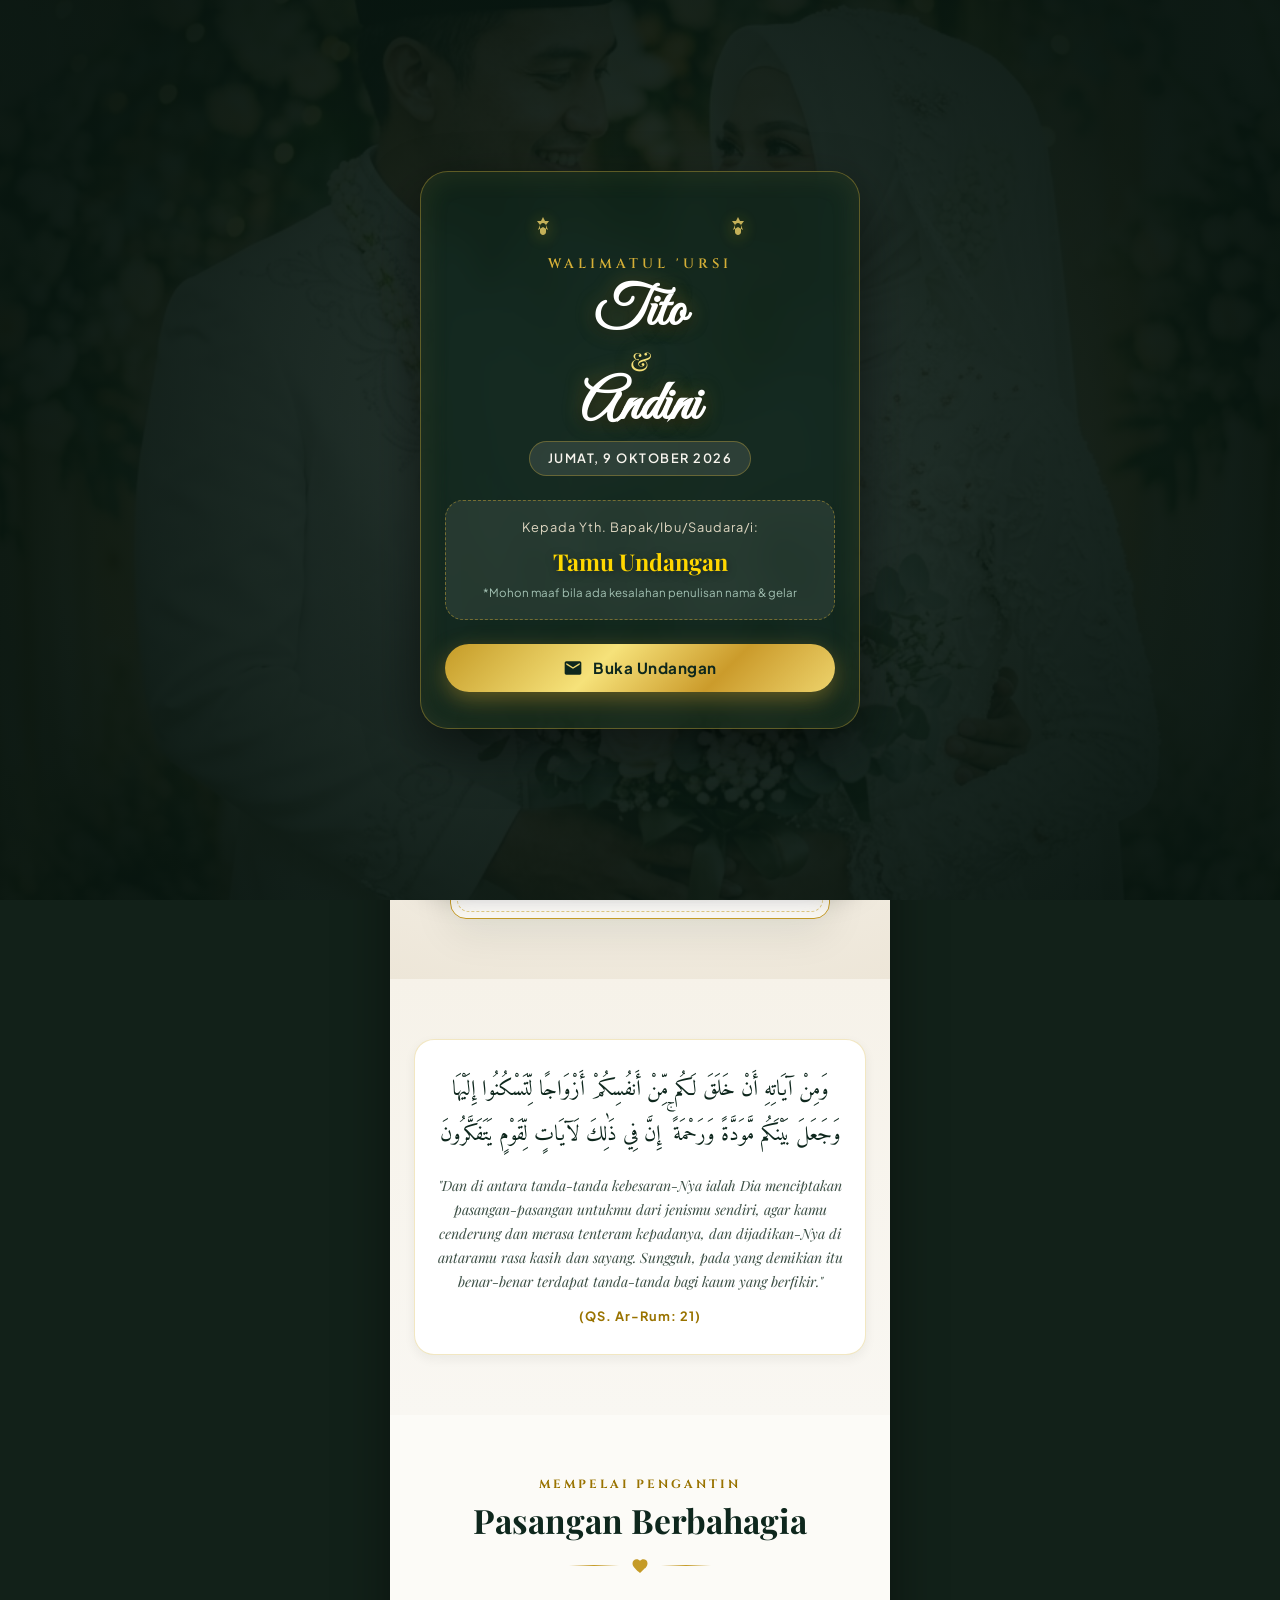
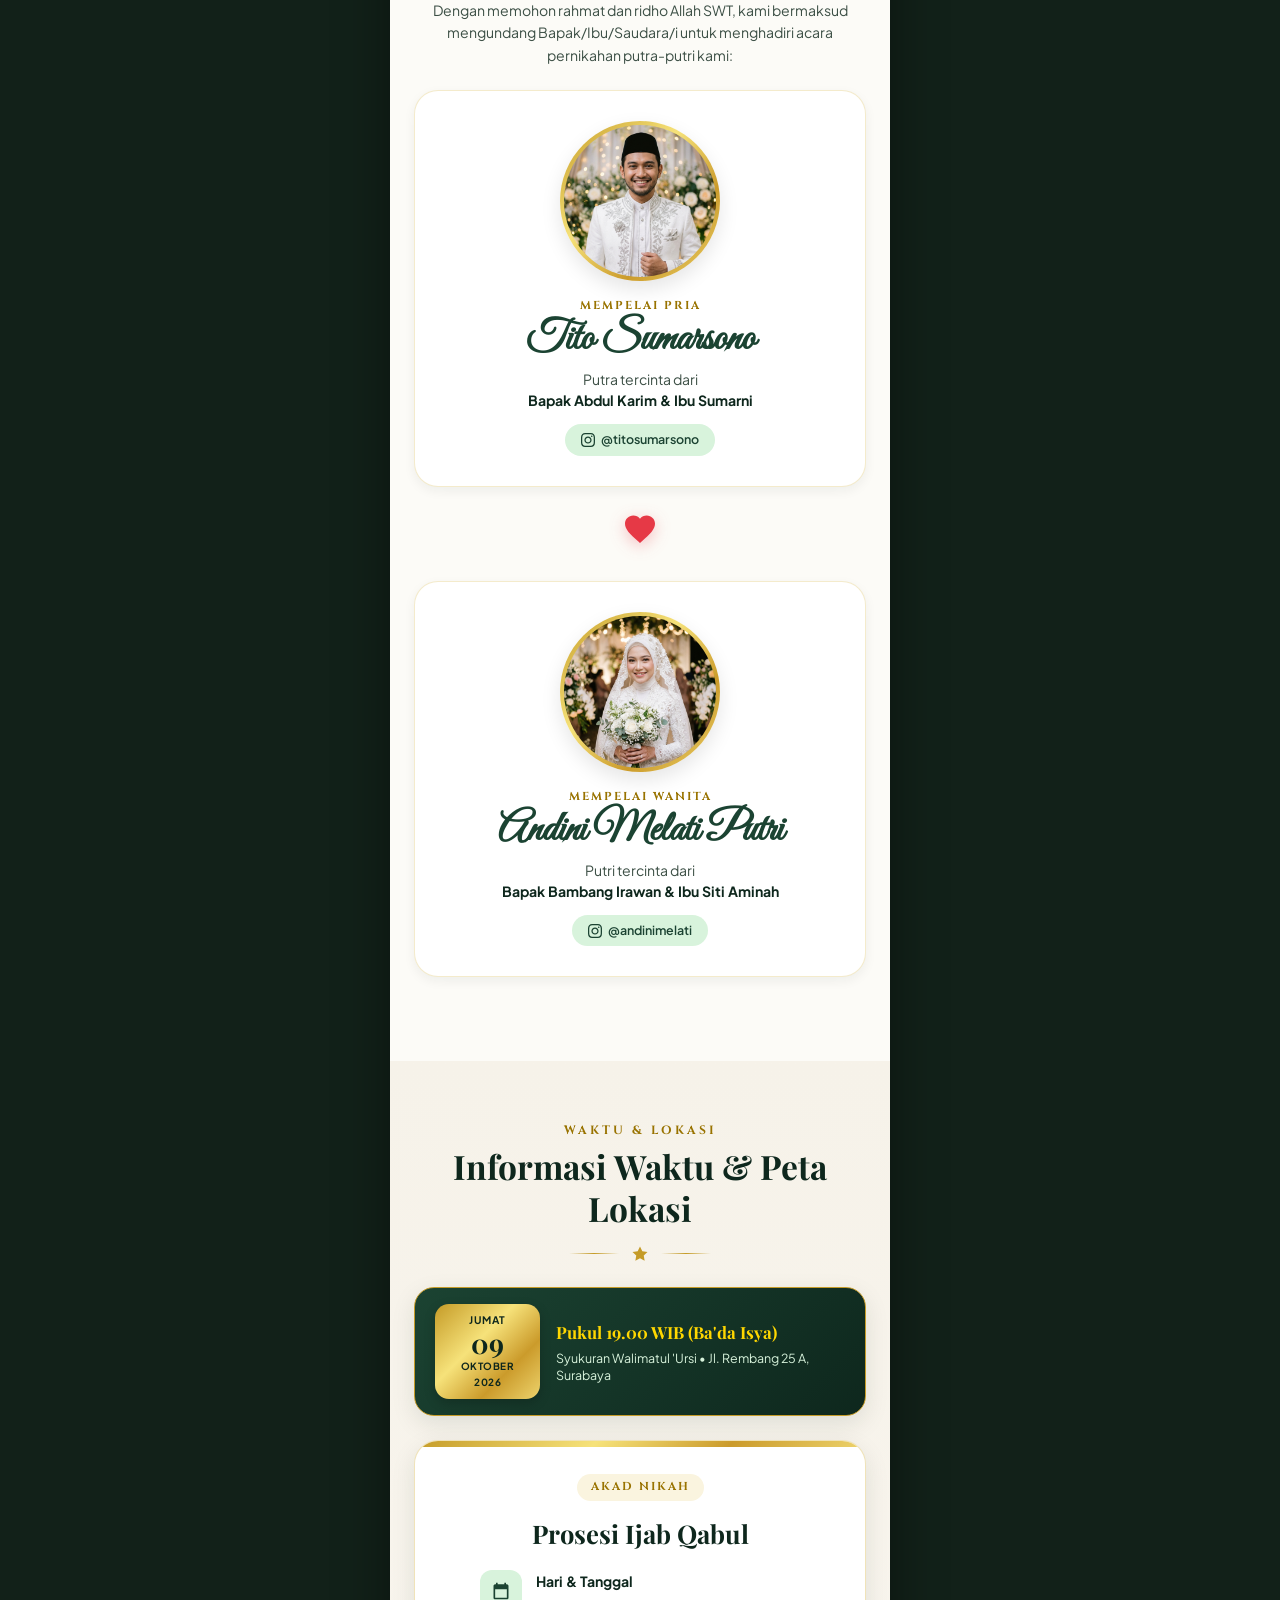
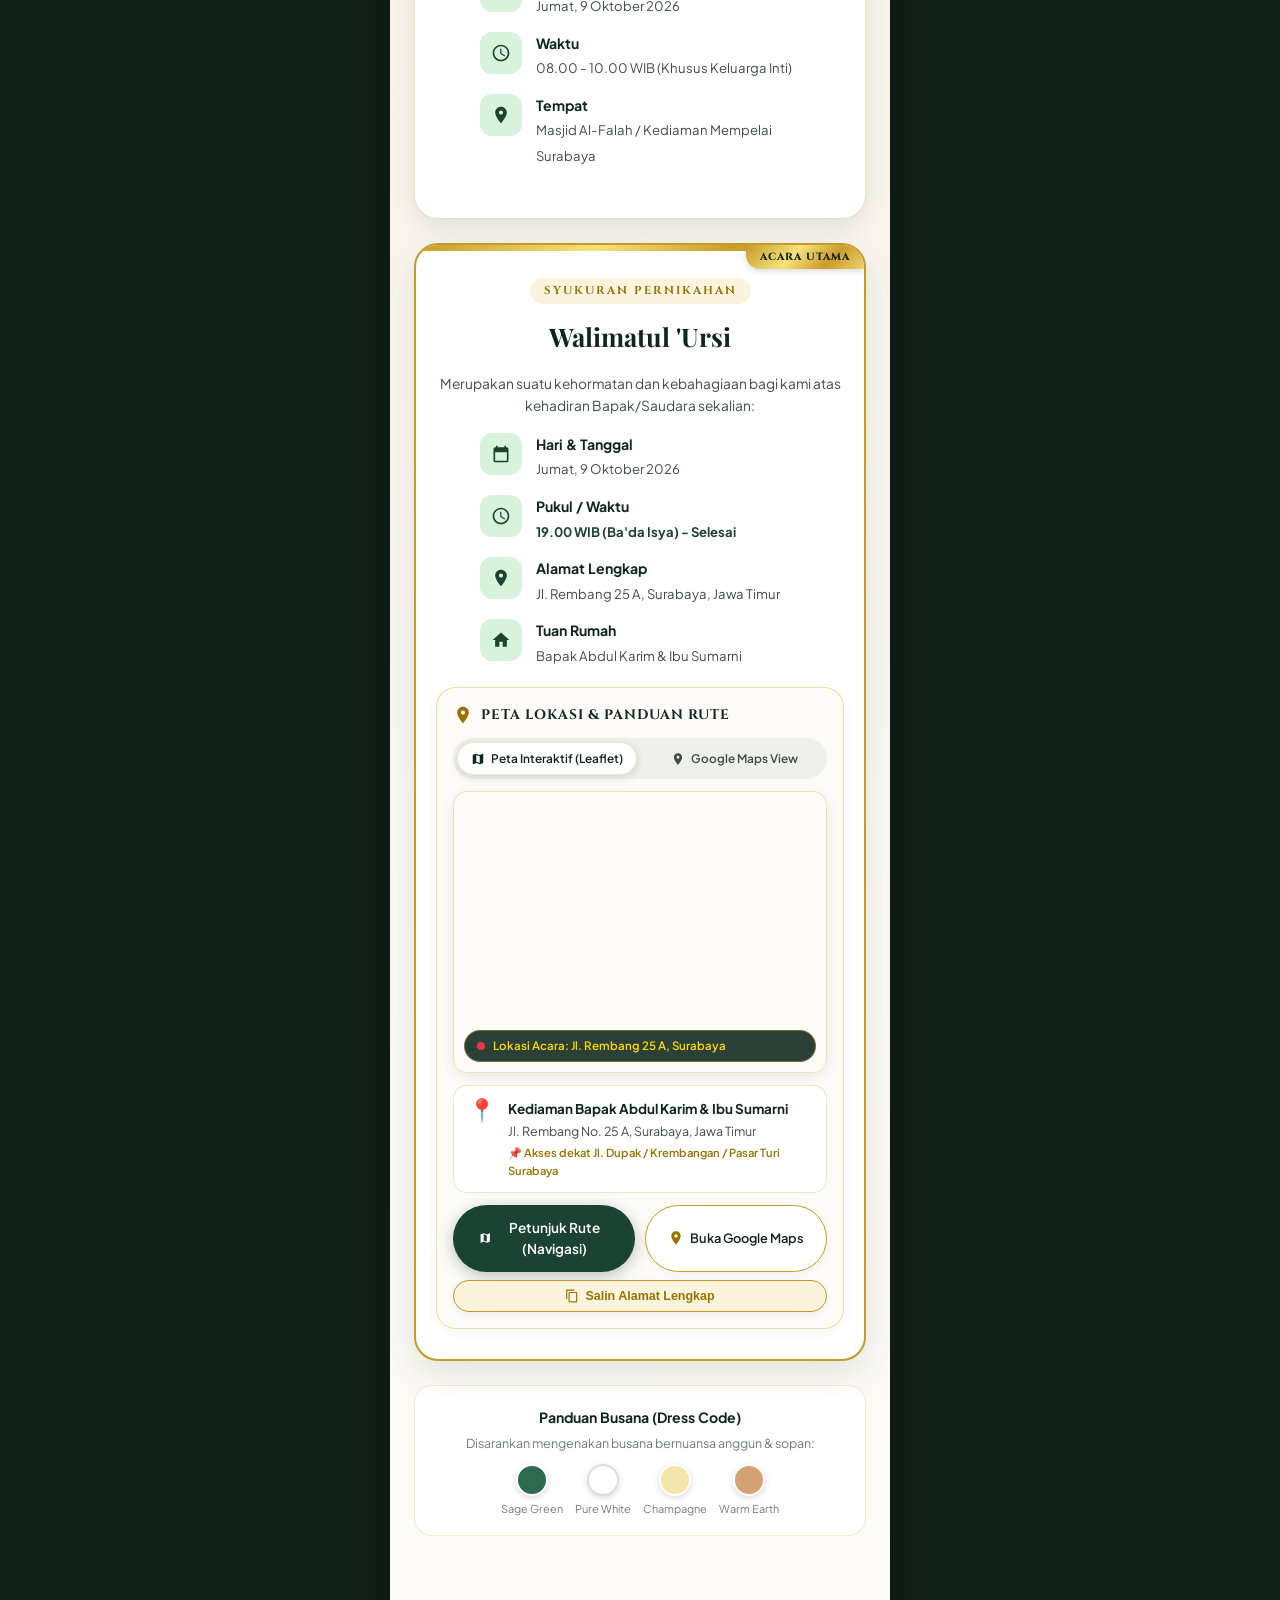
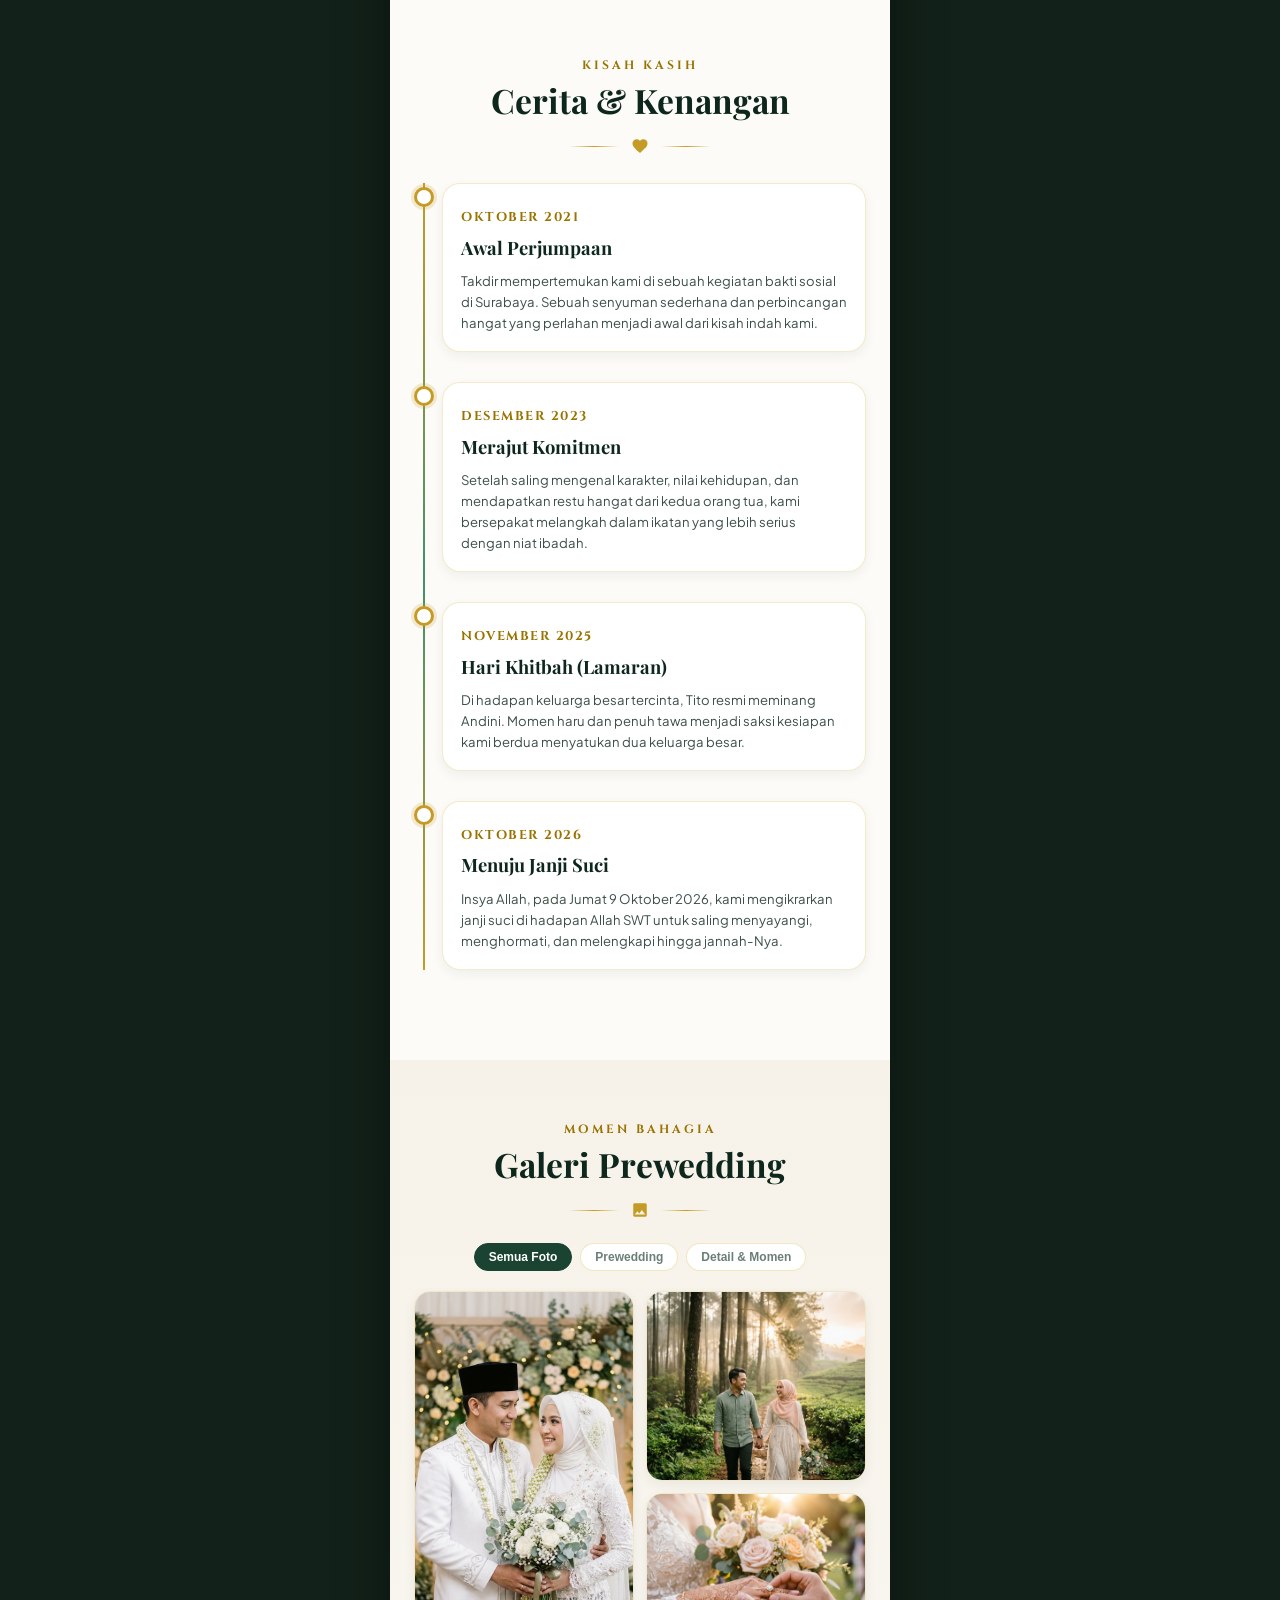
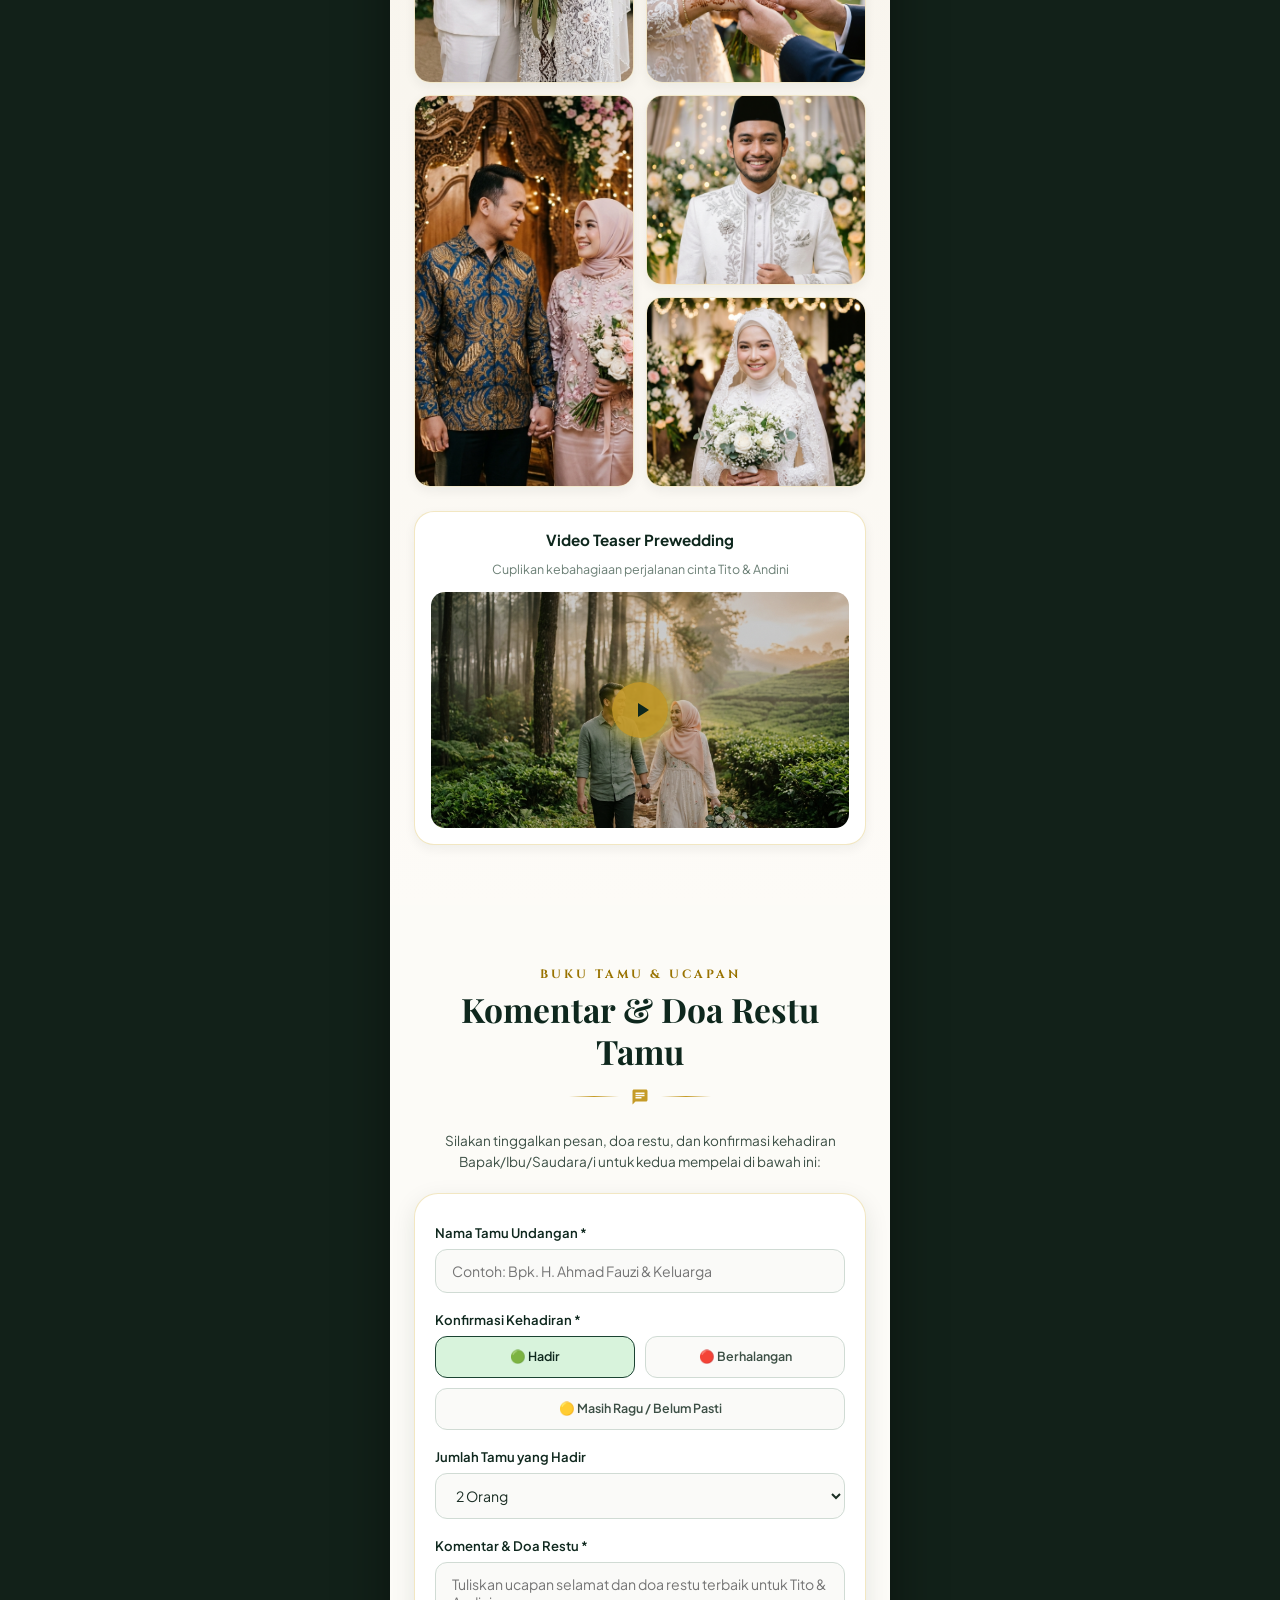
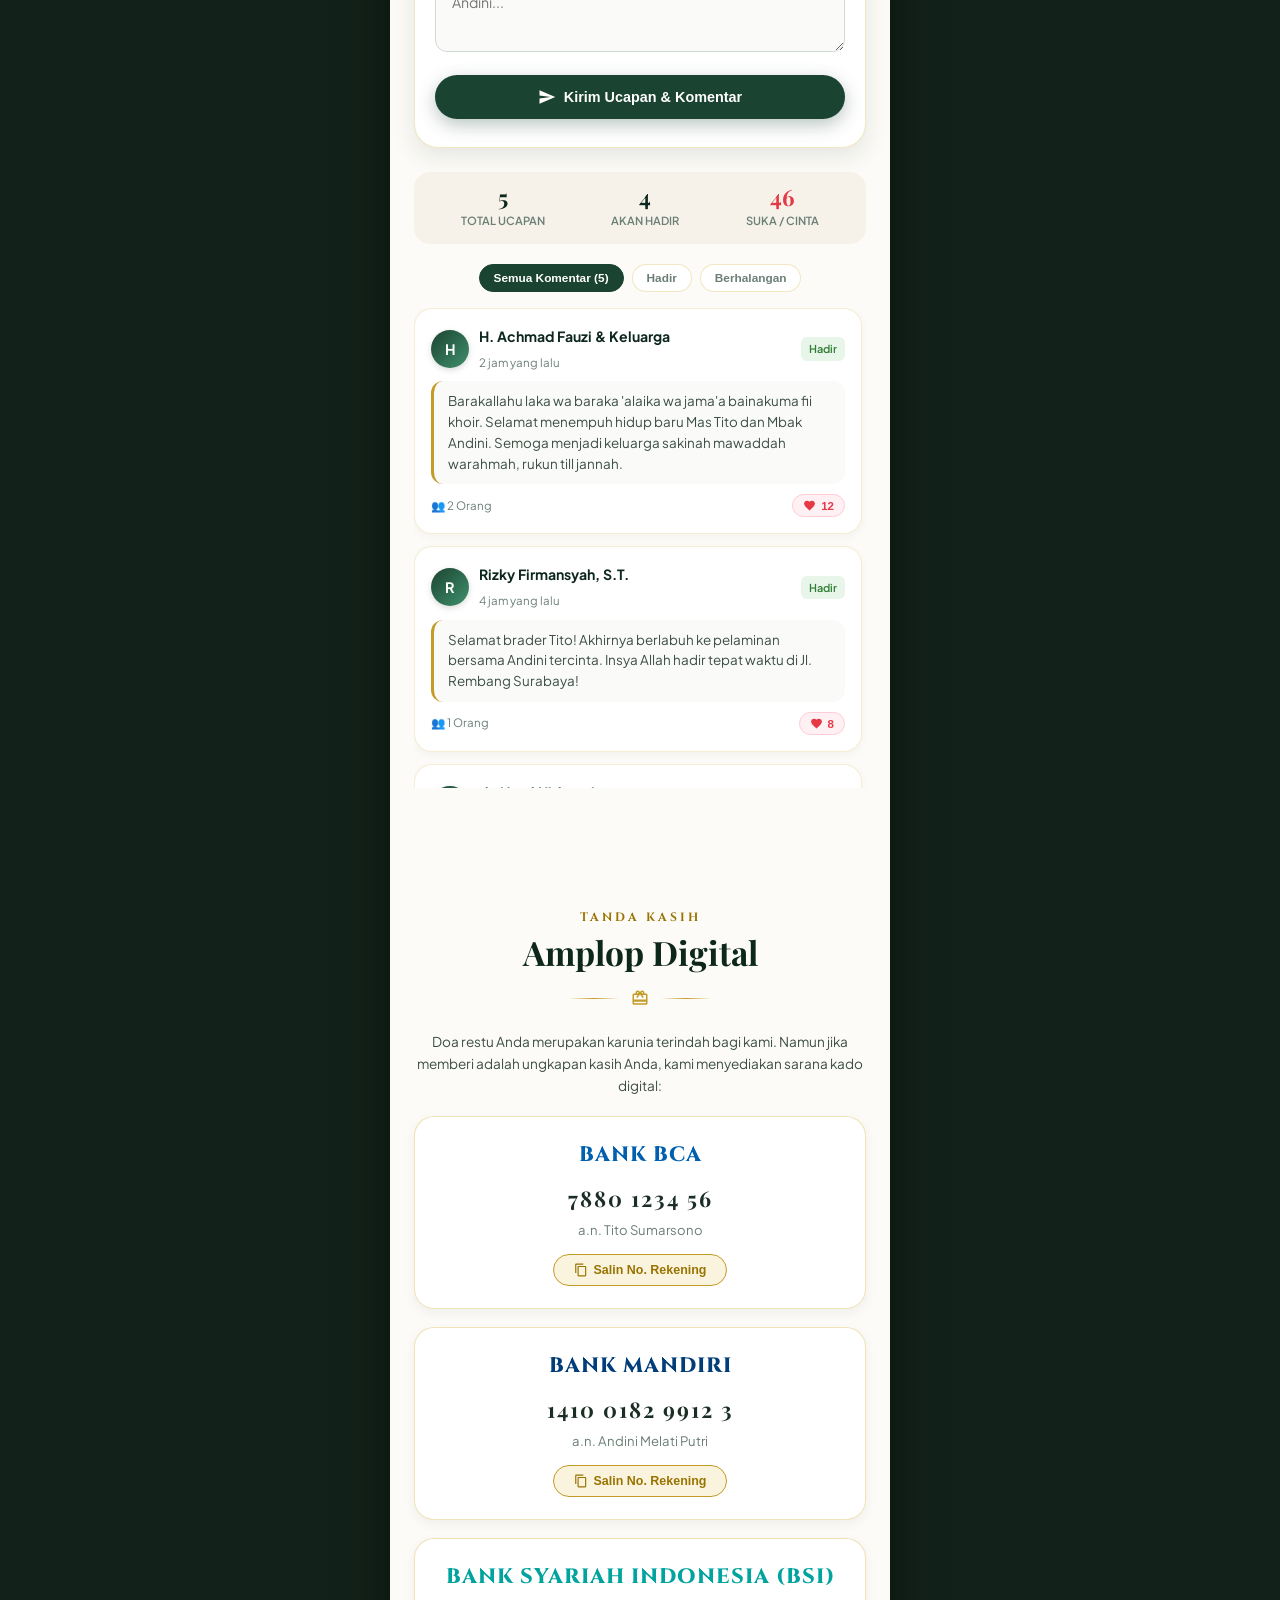
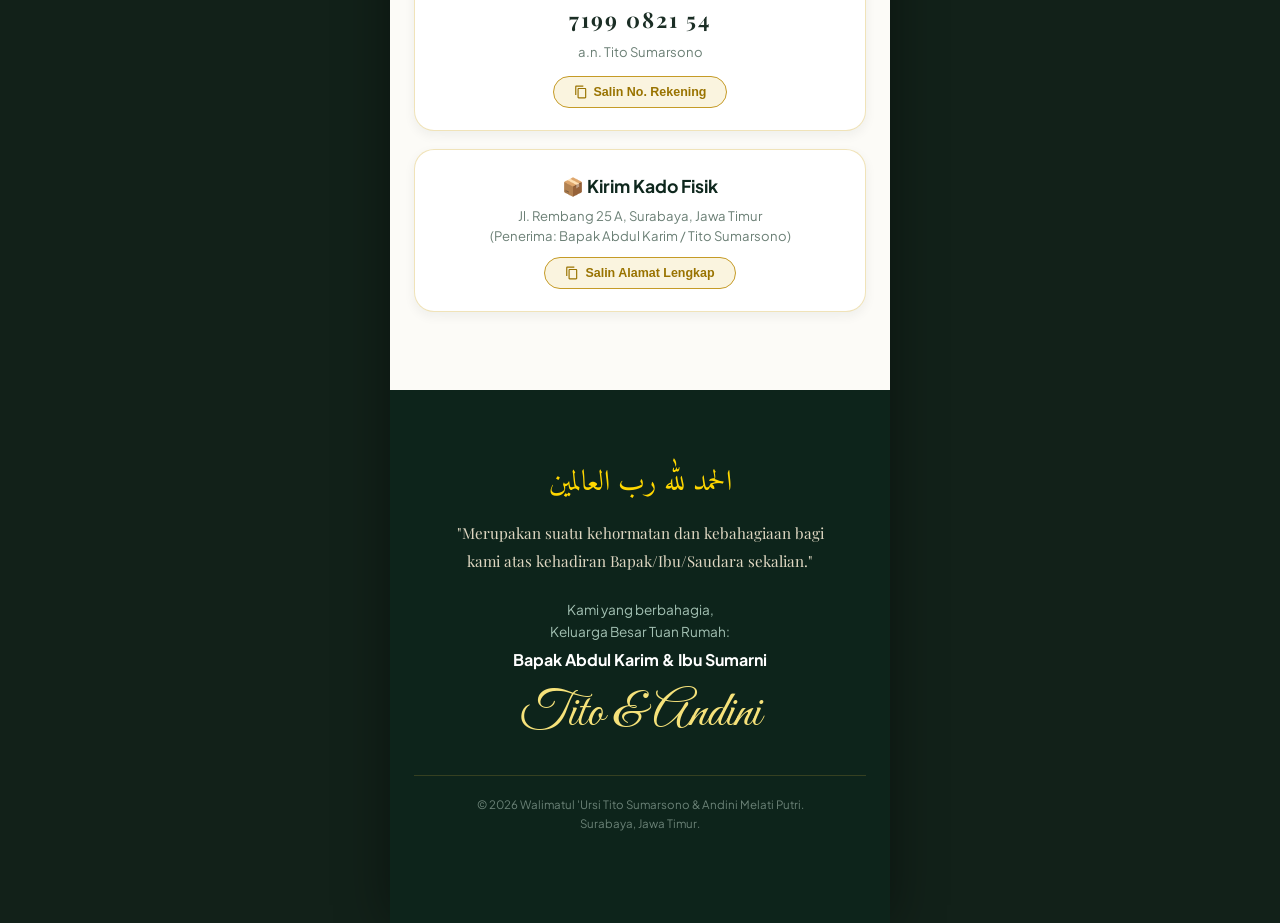
==== index.html @ 7681e6de "feat: Undangan pernikahan online Tito & Andini dengan galeri, buku tamu, dan peta lokasi" ====
<!DOCTYPE html>
<html lang="id">
<head>
  <meta charset="UTF-8">
  <meta name="viewport" content="width=device-width, initial-scale=1.0, maximum-scale=1.0, user-scalable=no">
  <title>Walimatul 'Ursi | Tito Sumarsono & Andini Melati Putri</title>
  <meta name="description" content="Undangan Pernikahan & Walimatul 'Ursi Tito Sumarsono & Andini Melati Putri - Jumat, 9 Oktober 2026 di Surabaya.">
  <meta property="og:title" content="Walimatul 'Ursi | Tito & Andini">
  <meta property="og:description" content="Dengan memohon rahmat dan ridho Allah SWT, kami mengundang Bapak/Ibu/Saudara/i untuk menghadiri acara pernikahan kami.">
  <meta property="og:image" content="assets/images/couple.jpg">
  <link rel="stylesheet" href="style.css">
  <!-- Leaflet CSS for rich interactive Map View -->
  <link rel="stylesheet" href="https://unpkg.com/leaflet@1.9.4/dist/leaflet.css" integrity="sha256-p4NxAoJBhIIN+hmNHrzRCf9tD/miZyoHS5obTRR9BMY=" crossorigin=""/>
  <link rel="icon" href="data:image/svg+xml,<svg xmlns=%22http://www.w3.org/2000/svg%22 viewBox=%220 0 100 100%22><text y=%22.9em%22 font-size=%2290%22>💍</text></svg>">
</head>
<body>

  <!-- Petals Floating Effect Canvas -->
  <canvas id="petals-canvas"></canvas>

  <!-- Background Audio (Generative Web Audio API Fallback) -->
  <audio id="bg-audio" preload="auto" loop></audio>

  <!-- Floating Music Toggle -->
  <button id="music-toggle" class="music-toggle" aria-label="Nyalakan/Matikan Musik">
    <svg viewBox="0 0 24 24">
      <path d="M12 3v10.55c-.59-.34-1.27-.55-2-.55-2.21 0-4 1.79-4 4s1.79 4 4 4 4-1.79 4-4V7h4V3h-6z"/>
    </svg>
  </button>

  <!-- ========================================================
       COVER / ENVELOPE OPENING MODAL
       ======================================================== -->
  <div id="cover-screen" class="cover-screen">
    <div class="cover-bg-image"></div>
    <div class="cover-overlay"></div>
    <div class="cover-content">
      <div class="cover-lanterns">
        <svg viewBox="0 0 24 24"><path d="M12 2l2 4h4l-3 4 2 5-5-3-5 3 2-5-3-4h4l2-4zm0 6c-1.66 0-3 1.34-3 3v6c0 1.66 1.34 3 3 3s3-1.34 3-3v-6c0-1.66-1.34-3-3-3z"/></svg>
        <svg viewBox="0 0 24 24"><path d="M12 2l2 4h4l-3 4 2 5-5-3-5 3 2-5-3-4h4l2-4zm0 6c-1.66 0-3 1.34-3 3v6c0 1.66 1.34 3 3 3s3-1.34 3-3v-6c0-1.66-1.34-3-3-3z"/></svg>
      </div>
      <p class="cover-sub">Walimatul 'Ursi</p>
      <h1 class="cover-title">
        Tito
        <span>&amp;</span>
        Andini
      </h1>
      <div class="cover-date-pill">Jumat, 9 Oktober 2026</div>

      <div class="guest-card">
        <p class="guest-label">Kepada Yth. Bapak/Ibu/Saudara/i:</p>
        <h3 id="guest-name" class="guest-name">Tamu Undangan</h3>
        <p class="guest-note">*Mohon maaf bila ada kesalahan penulisan nama &amp; gelar</p>
      </div>

      <button id="btn-open-invitation" class="btn-open">
        <svg viewBox="0 0 24 24"><path d="M20 4H4c-1.1 0-1.99.9-1.99 2L2 18c0 1.1.9 2 2 2h16c1.1 0 2-.9 2-2V6c0-1.1-.9-2-2-2zm0 4l-8 5-8-5V6l8 5 8-5v2z"/></svg>
        <span>Buka Undangan</span>
      </button>
    </div>
  </div>

  <!-- ========================================================
       MAIN APP CONTAINER (MOBILE-FIRST LUXURY LAYOUT)
       ======================================================== -->
  <main class="app-container">

    <!-- HERO SECTION -->
    <section id="beranda" class="hero-section">
      <div class="hero-arch-frame">
        <div class="bismillah-text">بِسْمِ اللَّهِ الرَّحْمَٰنِ الرَّحِيمِ</div>
        <h2 class="invitation-type">Walimatul 'Ursi</h2>
        <p class="invitation-subtitle">Acara Syukuran Pernikahan</p>

        <div class="hero-image-wrap">
          <img src="assets/images/couple.jpg" alt="Tito Sumarsono & Andini Melati Putri">
        </div>

        <div class="couple-names">
          <h1 class="groom-bride-name">Tito Sumarsono</h1>
          <span class="ampersand">&amp;</span>
          <h1 class="groom-bride-name">Andini Melati Putri</h1>
        </div>

        <p class="hero-date">
          <svg width="18" height="18" viewBox="0 0 24 24" fill="currentColor"><path d="M19 4h-1V2h-2v2H8V2H6v2H5c-1.11 0-1.99.9-1.99 2L3 20c0 1.1.89 2 2 2h14c1.1 0 2-.9 2-2V6c0-1.1-.9-2-2-2zm0 16H5V10h14v10zM9 14H7v-2h2v2zm4 0h-2v-2h2v2zm4 0h-2v-2h2v2zm-8 4H7v-2h2v2zm4 4h-2v-2h2v2zm4 0h-2v-2h2v2z"/></svg>
          Jumat, 9 Oktober 2026 • Surabaya
        </p>

        <!-- COUNTDOWN TIMER -->
        <div class="countdown-box">
          <div class="countdown-grid">
            <div class="countdown-card">
              <div id="count-days" class="countdown-num">00</div>
              <div class="countdown-label">Hari</div>
            </div>
            <div class="countdown-card">
              <div id="count-hours" class="countdown-num">00</div>
              <div class="countdown-label">Jam</div>
            </div>
            <div class="countdown-card">
              <div id="count-mins" class="countdown-num">00</div>
              <div class="countdown-label">Menit</div>
            </div>
            <div class="countdown-card">
              <div id="count-secs" class="countdown-num">00</div>
              <div class="countdown-label">Detik</div>
            </div>
          </div>

          <div style="display: flex; gap: 8px; justify-content: center; flex-wrap: wrap;">
            <button id="btn-google-calendar" class="btn-calendar">
              <svg viewBox="0 0 24 24"><path d="M19 3h-1V1h-2v2H8V1H6v2H5c-1.11 0-2 .9-2 2v14c0 1.1.89 2 2 2h14c1.1 0 2-.9 2-2V5c0-1.1-.9-2-2-2zm0 16H5V8h14v11z"/></svg>
              <span>Google Calendar</span>
            </button>
            <button id="btn-ical-calendar" class="btn-calendar">
              <svg viewBox="0 0 24 24"><path d="M19.35 10.04C18.67 6.59 15.64 4 12 4 9.11 4 6.6 5.64 5.35 8.04 2.34 8.36 0 10.91 0 14c0 3.31 2.69 6 6 6h13c2.76 0 5-2.24 5-5 0-2.64-2.05-4.78-4.65-4.96zM17 13l-5 5-5-5h3V9h4v4h3z"/></svg>
              <span>Download (.ics)</span>
            </button>
          </div>
        </div>

      </div>
    </section>

    <!-- AYAT SUCI AR-RUM -->
    <section class="quote-section">
      <div class="quote-card">
        <p class="quote-arabic">
          وَمِنْ آيَاتِهِ أَنْ خَلَقَ لَكُم مِّنْ أَنفُسِكُمْ أَزْوَاجًا لِّتَسْكُنُوا إِلَيْهَا وَجَعَلَ بَيْنَكُم مَّوَدَّةً وَرَحْمَةً ۚ إِنَّ فِي ذَٰلِكَ لَآيَاتٍ لِّقَوْمٍ يَتَفَكَّرُونَ
        </p>
        <p class="quote-translation">
          "Dan di antara tanda-tanda kebesaran-Nya ialah Dia menciptakan pasangan-pasangan untukmu dari jenismu sendiri, agar kamu cenderung dan merasa tenteram kepadanya, dan dijadikan-Nya di antaramu rasa kasih dan sayang. Sungguh, pada yang demikian itu benar-benar terdapat tanda-tanda bagi kaum yang berfikir."
        </p>
        <p class="quote-ref">(QS. Ar-Rum: 21)</p>
      </div>
    </section>

    <!-- MEMPELAI SECTION -->
    <section id="pasangan" class="couple-section">
      <p class="section-tag">Mempelai Pengantin</p>
      <h2 class="section-title">Pasangan Berbahagia</h2>
      <div class="section-divider">
        <div class="line"></div>
        <svg viewBox="0 0 24 24"><path d="M12 21.35l-1.45-1.32C5.4 15.36 2 12.28 2 8.5 2 5.42 4.42 3 7.5 3c1.74 0 3.41.81 4.5 2.09C13.09 3.81 14.76 3 16.5 3 19.58 3 22 5.42 22 8.5c0 3.78-3.4 6.86-8.55 11.54L12 21.35z"/></svg>
        <div class="line"></div>
      </div>

      <p style="text-align: center; font-size: 0.88rem; margin-bottom: 24px; color: var(--text-body);">
        Dengan memohon rahmat dan ridho Allah SWT, kami bermaksud mengundang Bapak/Ibu/Saudara/i untuk menghadiri acara pernikahan putra-putri kami:
      </p>

      <!-- GROOM CARD -->
      <div class="couple-card">
        <div class="couple-avatar-wrap">
          <img src="assets/images/groom.jpg" alt="Tito Sumarsono">
        </div>
        <p class="person-role">Mempelai Pria</p>
        <h3 class="person-name">Tito Sumarsono</h3>
        <p class="person-parents">
          Putra tercinta dari<br>
          <strong>Bapak Abdul Karim &amp; Ibu Sumarni</strong>
        </p>
        <a href="https://instagram.com" target="_blank" rel="noopener noreferrer" class="social-btn">
          <svg viewBox="0 0 24 24"><path d="M12 2.163c3.204 0 3.584.012 4.85.07 3.252.148 4.771 1.691 4.919 4.919.058 1.265.069 1.645.069 4.849 0 3.205-.012 3.584-.069 4.849-.149 3.225-1.664 4.771-4.919 4.919-1.266.058-1.644.07-4.85.07-3.204 0-3.584-.012-4.849-.07-3.26-.149-4.771-1.699-4.919-4.92-.058-1.265-.07-1.644-.07-4.849 0-3.204.013-3.583.07-4.849.149-3.227 1.664-4.771 4.919-4.919 1.266-.057 1.645-.069 4.849-.069zm0-2.163c-3.259 0-3.667.014-4.947.072-4.358.2-6.78 2.618-6.98 6.98-.059 1.281-.073 1.689-.073 4.948 0 3.259.014 3.668.072 4.948.2 4.358 2.618 6.78 6.98 6.98 1.281.058 1.689.072 4.948.072 3.259 0 3.668-.014 4.948-.072 4.354-.2 6.782-2.618 6.979-6.98.059-1.28.073-1.689.073-4.948 0-3.259-.014-3.667-.072-4.947-.196-4.354-2.617-6.78-6.979-6.98-1.281-.059-1.69-.073-4.949-.073zm0 5.838c-3.403 0-6.162 2.759-6.162 6.162s2.759 6.163 6.162 6.163 6.162-2.759 6.162-6.163c0-3.403-2.759-6.162-6.162-6.162zm0 10.162c-2.209 0-4-1.79-4-4 0-2.209 1.791-4 4-4s4 1.791 4 4c0 2.21-1.791 4-4 4zm6.406-11.845c-.796 0-1.441.645-1.441 1.44s.645 1.44 1.441 1.44c.795 0 1.439-.645 1.439-1.44s-.644-1.44-1.439-1.44z"/></svg>
          <span>@titosumarsono</span>
        </a>
      </div>

      <!-- COUPLE DIVIDER HEART -->
      <div class="couple-divider-heart">
        <svg viewBox="0 0 24 24"><path d="M12 21.35l-1.45-1.32C5.4 15.36 2 12.28 2 8.5 2 5.42 4.42 3 7.5 3c1.74 0 3.41.81 4.5 2.09C13.09 3.81 14.76 3 16.5 3 19.58 3 22 5.42 22 8.5c0 3.78-3.4 6.86-8.55 11.54L12 21.35z"/></svg>
      </div>

      <!-- BRIDE CARD -->
      <div class="couple-card">
        <div class="couple-avatar-wrap">
          <img src="assets/images/bride.jpg" alt="Andini Melati Putri">
        </div>
        <p class="person-role">Mempelai Wanita</p>
        <h3 class="person-name">Andini Melati Putri</h3>
        <p class="person-parents">
          Putri tercinta dari<br>
          <strong>Bapak Bambang Irawan &amp; Ibu Siti Aminah</strong>
        </p>
        <a href="https://instagram.com" target="_blank" rel="noopener noreferrer" class="social-btn">
          <svg viewBox="0 0 24 24"><path d="M12 2.163c3.204 0 3.584.012 4.85.07 3.252.148 4.771 1.691 4.919 4.919.058 1.265.069 1.645.069 4.849 0 3.205-.012 3.584-.069 4.849-.149 3.225-1.664 4.771-4.919 4.919-1.266.058-1.644.07-4.85.07-3.204 0-3.584-.012-4.849-.07-3.26-.149-4.771-1.699-4.919-4.92-.058-1.265-.07-1.644-.07-4.849 0-3.204.013-3.583.07-4.849.149-3.227 1.664-4.771 4.919-4.919 1.266-.057 1.645-.069 4.849-.069zm0-2.163c-3.259 0-3.667.014-4.947.072-4.358.2-6.78 2.618-6.98 6.98-.059 1.281-.073 1.689-.073 4.948 0 3.259.014 3.668.072 4.948.2 4.358 2.618 6.78 6.98 6.98 1.281.058 1.689.072 4.948.072 3.259 0 3.668-.014 4.948-.072 4.354-.2 6.782-2.618 6.979-6.98.059-1.28.073-1.689.073-4.948 0-3.259-.014-3.667-.072-4.947-.196-4.354-2.617-6.78-6.979-6.98-1.281-.059-1.69-.073-4.949-.073zm0 5.838c-3.403 0-6.162 2.759-6.162 6.162s2.759 6.163 6.162 6.163 6.162-2.759 6.162-6.163c0-3.403-2.759-6.162-6.162-6.162zm0 10.162c-2.209 0-4-1.79-4-4 0-2.209 1.791-4 4-4s4 1.791 4 4c0 2.21-1.791 4-4 4zm6.406-11.845c-.796 0-1.441.645-1.441 1.44s.645 1.44 1.441 1.44c.795 0 1.439-.645 1.439-1.44s-.644-1.44-1.439-1.44z"/></svg>
          <span>@andinimelati</span>
        </a>
      </div>
    </section>

    <!-- ACARA & PETA LOKASI SECTION -->
    <section id="acara" class="event-section">
      <p class="section-tag">Waktu &amp; Lokasi</p>
      <h2 class="section-title">Informasi Waktu &amp; Peta Lokasi</h2>
      <div class="section-divider">
        <div class="line"></div>
        <svg viewBox="0 0 24 24"><path d="M12 2l3.09 6.26L22 9.27l-5 4.87 1.18 6.88L12 17.77l-6.18 3.25L7 14.14 2 9.27l6.91-1.01L12 2z"/></svg>
        <div class="line"></div>
      </div>

      <!-- HIGHLIGHT WAKTU & TANGGAL BANNER -->
      <div class="event-highlight-banner">
        <div class="highlight-date-badge">
          <span class="day-name">JUMAT</span>
          <span class="day-num">09</span>
          <span class="month-year">OKTOBER 2026</span>
        </div>
        <div class="highlight-time-info">
          <h4>Pukul 19.00 WIB (Ba'da Isya)</h4>
          <p>Syukuran Walimatul 'Ursi • Jl. Rembang 25 A, Surabaya</p>
        </div>
      </div>

      <!-- AKAD NIKAH CARD -->
      <div class="event-card">
        <span class="event-badge">AKAD NIKAH</span>
        <h3 class="event-name">Prosesi Ijab Qabul</h3>
        <div class="event-meta-list">
          <div class="event-meta-item">
            <div class="event-icon-wrap">
              <svg viewBox="0 0 24 24"><path d="M19 4h-1V2h-2v2H8V2H6v2H5c-1.11 0-1.99.9-1.99 2L3 20c0 1.1.89 2 2 2h14c1.1 0 2-.9 2-2V6c0-1.1-.9-2-2-2zm0 16H5V10h14v10z"/></svg>
            </div>
            <div class="event-info-text">
              <strong>Hari &amp; Tanggal</strong>
              <span>Jumat, 9 Oktober 2026</span>
            </div>
          </div>
          <div class="event-meta-item">
            <div class="event-icon-wrap">
              <svg viewBox="0 0 24 24"><path d="M11.99 2C6.47 2 2 6.48 2 12s4.47 10 9.99 10C17.52 22 22 17.52 22 12S17.52 2 11.99 2zM12 20c-4.42 0-8-3.58-8-8s3.58-8 8-8 8 3.58 8 8-3.58 8-8 8zm.5-13H11v6l5.25 3.15.75-1.23-4.5-2.67z"/></svg>
            </div>
            <div class="event-info-text">
              <strong>Waktu</strong>
              <span>08.00 - 10.00 WIB (Khusus Keluarga Inti)</span>
            </div>
          </div>
          <div class="event-meta-item">
            <div class="event-icon-wrap">
              <svg viewBox="0 0 24 24"><path d="M12 2C8.13 2 5 5.13 5 9c0 5.25 7 13 7 13s7-7.75 7-13c0-3.87-3.13-7-7-7zm0 9.5c-1.38 0-2.5-1.12-2.5-2.5s1.12-2.5 2.5-2.5 2.5 1.12 2.5 2.5-1.12 2.5-2.5 2.5z"/></svg>
            </div>
            <div class="event-info-text">
              <strong>Tempat</strong>
              <span>Masjid Al-Falah / Kediaman Mempelai Surabaya</span>
            </div>
          </div>
        </div>
      </div>

      <!-- WALIMATUL URSI & PETA LOKASI DETAIL (SESUAI FLYER) -->
      <div class="event-card main-event-card">
        <div class="gold-corner-tag">ACARA UTAMA</div>
        <span class="event-badge">SYUKURAN PERNIKAHAN</span>
        <h3 class="event-name">Walimatul 'Ursi</h3>
        
        <p style="font-size: 0.86rem; color: var(--text-body); margin-bottom: 16px;">
          Merupakan suatu kehormatan dan kebahagiaan bagi kami atas kehadiran Bapak/Saudara sekalian:
        </p>

        <div class="event-meta-list">
          <div class="event-meta-item">
            <div class="event-icon-wrap">
              <svg viewBox="0 0 24 24"><path d="M19 4h-1V2h-2v2H8V2H6v2H5c-1.11 0-1.99.9-1.99 2L3 20c0 1.1.89 2 2 2h14c1.1 0 2-.9 2-2V6c0-1.1-.9-2-2-2zm0 16H5V10h14v10z"/></svg>
            </div>
            <div class="event-info-text">
              <strong>Hari &amp; Tanggal</strong>
              <span>Jumat, 9 Oktober 2026</span>
            </div>
          </div>
          <div class="event-meta-item">
            <div class="event-icon-wrap">
              <svg viewBox="0 0 24 24"><path d="M11.99 2C6.47 2 2 6.48 2 12s4.47 10 9.99 10C17.52 22 22 17.52 22 12S17.52 2 11.99 2zM12 20c-4.42 0-8-3.58-8-8s3.58-8 8-8 8 3.58 8 8-3.58 8-8 8zm.5-13H11v6l5.25 3.15.75-1.23-4.5-2.67z"/></svg>
            </div>
            <div class="event-info-text">
              <strong>Pukul / Waktu</strong>
              <span style="font-weight: 700; color: var(--primary);">19.00 WIB (Ba'da Isya) - Selesai</span>
            </div>
          </div>
          <div class="event-meta-item">
            <div class="event-icon-wrap">
              <svg viewBox="0 0 24 24"><path d="M12 2C8.13 2 5 5.13 5 9c0 5.25 7 13 7 13s7-7.75 7-13c0-3.87-3.13-7-7-7zm0 9.5c-1.38 0-2.5-1.12-2.5-2.5s1.12-2.5 2.5-2.5 2.5 1.12 2.5 2.5-1.12 2.5-2.5 2.5z"/></svg>
            </div>
            <div class="event-info-text">
              <strong>Alamat Lengkap</strong>
              <span>Jl. Rembang 25 A, Surabaya, Jawa Timur</span>
            </div>
          </div>
          <div class="event-meta-item">
            <div class="event-icon-wrap">
              <svg viewBox="0 0 24 24"><path d="M10 20v-6h4v6h5v-8h3L12 3 2 12h3v8z"/></svg>
            </div>
            <div class="event-info-text">
              <strong>Tuan Rumah</strong>
              <span>Bapak Abdul Karim &amp; Ibu Sumarni</span>
            </div>
          </div>
        </div>

        <!-- PETA LOKASI INTERAKTIF & VIEW MAP LENGKAP -->
        <div class="map-section-box">
          <div class="map-header-title">
            <svg viewBox="0 0 24 24" width="20" height="20" fill="var(--gold-dark)"><path d="M12 2C8.13 2 5 5.13 5 9c0 5.25 7 13 7 13s7-7.75 7-13c0-3.87-3.13-7-7-7zm0 9.5c-1.38 0-2.5-1.12-2.5-2.5s1.12-2.5 2.5-2.5 2.5 1.12 2.5 2.5-1.12 2.5-2.5 2.5z"/></svg>
            <span>Peta Lokasi &amp; Panduan Rute</span>
          </div>

          <!-- MAP VIEW SWITCHER TABS -->
          <div class="map-view-switcher">
            <button id="btn-tab-leaflet" class="map-view-tab active">
              <svg viewBox="0 0 24 24" width="14" height="14" fill="currentColor"><path d="M20.5 3l-.16.03L15 5.1 9 3 3.36 4.9c-.21.07-.36.25-.36.48V20.5c0 .28.22.5.5.5l.16-.03L9 18.9l6 2.1 5.64-1.9c.21-.07.36-.25.36-.48V3.5c0-.28-.22-.5-.5-.5zM15 19l-6-2.11V5l6 2.11V19z"/></svg>
              <span>Peta Interaktif (Leaflet)</span>
            </button>
            <button id="btn-tab-gmaps" class="map-view-tab">
              <svg viewBox="0 0 24 24" width="14" height="14" fill="currentColor"><path d="M12 2C8.13 2 5 5.13 5 9c0 5.25 7 13 7 13s7-7.75 7-13c0-3.87-3.13-7-7-7zm0 9.5c-1.38 0-2.5-1.12-2.5-2.5s1.12-2.5 2.5-2.5 2.5 1.12 2.5 2.5-1.12 2.5-2.5 2.5z"/></svg>
              <span>Google Maps View</span>
            </button>
          </div>

          <!-- LEAFLET INTERACTIVE MAP CONTAINER -->
          <div id="leaflet-map-wrap" class="map-display-container">
            <div id="leaflet-map" style="width: 100%; height: 280px; border-radius: 14px; z-index: 10;"></div>
            <div class="map-floating-badge">
              <span class="pulse-dot"></span>
              <span>Lokasi Acara: Jl. Rembang 25 A, Surabaya</span>
            </div>
          </div>

          <!-- GOOGLE MAPS IFRAME CONTAINER (FALLBACK / SECONDARY) -->
          <div id="gmaps-map-wrap" class="map-display-container" style="display: none;">
            <iframe 
              src="https://maps.google.com/maps?q=Jl.+Rembang+Surabaya&t=&z=16&ie=UTF8&iwloc=&output=embed" 
              title="Peta Google Maps Jl Rembang 25 A Surabaya"
              style="width: 100%; height: 280px; border: 0; border-radius: 14px; display: block;"
              loading="lazy" 
              referrerpolicy="no-referrer-when-downgrade">
            </iframe>
          </div>

          <!-- DETAIL LOKASI CARD -->
          <div class="location-detail-card">
            <div class="loc-icon-pin">📍</div>
            <div class="loc-text">
              <strong>Kediaman Bapak Abdul Karim &amp; Ibu Sumarni</strong>
              <p>Jl. Rembang No. 25 A, Surabaya, Jawa Timur</p>
              <span class="loc-note">📌 Akses dekat Jl. Dupak / Krembangan / Pasar Turi Surabaya</span>
            </div>
          </div>

          <!-- ACTION BUTTONS FOR NAVIGATION & MAP -->
          <div class="map-action-grid">
            <a href="https://www.google.com/maps/dir/?api=1&destination=Jl.+Rembang+25A+Surabaya" target="_blank" rel="noopener noreferrer" class="btn-map">
              <svg viewBox="0 0 24 24"><path d="M20.5 3l-.16.03L15 5.1 9 3 3.36 4.9c-.21.07-.36.25-.36.48V20.5c0 .28.22.5.5.5l.16-.03L9 18.9l6 2.1 5.64-1.9c.21-.07.36-.25.36-.48V3.5c0-.28-.22-.5-.5-.5zM15 19l-6-2.11V5l6 2.11V19z"/></svg>
              <span>Petunjuk Rute (Navigasi)</span>
            </a>
            <a href="https://maps.google.com/?q=Jl.+Rembang+25+A+Surabaya" target="_blank" rel="noopener noreferrer" class="btn-copy-alt">
              <svg viewBox="0 0 24 24"><path d="M12 2C8.13 2 5 5.13 5 9c0 5.25 7 13 7 13s7-7.75 7-13c0-3.87-3.13-7-7-7zm0 9.5c-1.38 0-2.5-1.12-2.5-2.5s1.12-2.5 2.5-2.5 2.5 1.12 2.5 2.5-1.12 2.5-2.5 2.5z"/></svg>
              <span>Buka Google Maps</span>
            </a>
          </div>

          <div style="margin-top: 8px;">
            <button class="btn-copy-alt btn-copy" style="width: 100%;" data-copy="Jl. Rembang 25 A, Surabaya, Jawa Timur">
              <svg viewBox="0 0 24 24"><path d="M16 1H4c-1.1 0-2 .9-2 2v14h2V3h12V1zm3 4H8c-1.1 0-2 .9-2 2v14c0 1.1.9 2 2 2h11c1.1 0 2-.9 2-2V7c0-1.1-.9-2-2-2zm0 16H8V7h11v14z"/></svg>
              <span>Salin Alamat Lengkap</span>
            </button>
          </div>
        </div>

      </div>

      <!-- DRESS CODE RECOMMENDATION -->
      <div class="dresscode-box">
        <strong style="font-size: 0.88rem; color: var(--primary-deep);">Panduan Busana (Dress Code)</strong>
        <p style="font-size: 0.78rem; color: var(--text-muted); margin-top: 4px;">Disarankan mengenakan busana bernuansa anggun &amp; sopan:</p>
        <div class="dresscode-colors">
          <div class="color-swatch">
            <div class="swatch-circle" style="background: #2d6a4f;"></div>
            <span>Sage Green</span>
          </div>
          <div class="color-swatch">
            <div class="swatch-circle" style="background: #ffffff; border-color: #ddd;"></div>
            <span>Pure White</span>
          </div>
          <div class="color-swatch">
            <div class="swatch-circle" style="background: #f3e5ab;"></div>
            <span>Champagne</span>
          </div>
          <div class="color-swatch">
            <div class="swatch-circle" style="background: #d4a373;"></div>
            <span>Warm Earth</span>
          </div>
        </div>
      </div>
    </section>

    <!-- KENANGAN / LOVE STORY TIMELINE -->
    <section id="kenangan" class="story-section">
      <p class="section-tag">Kisah Kasih</p>
      <h2 class="section-title">Cerita &amp; Kenangan</h2>
      <div class="section-divider">
        <div class="line"></div>
        <svg viewBox="0 0 24 24"><path d="M12 21.35l-1.45-1.32C5.4 15.36 2 12.28 2 8.5 2 5.42 4.42 3 7.5 3c1.74 0 3.41.81 4.5 2.09C13.09 3.81 14.76 3 16.5 3 19.58 3 22 5.42 22 8.5c0 3.78-3.4 6.86-8.55 11.54L12 21.35z"/></svg>
        <div class="line"></div>
      </div>

      <div class="timeline">
        <!-- ITEM 1 -->
        <div class="timeline-item">
          <div class="timeline-dot"></div>
          <div class="timeline-content">
            <span class="timeline-year">OKTOBER 2021</span>
            <h4 class="timeline-title">Awal Perjumpaan</h4>
            <p class="timeline-desc">
              Takdir mempertemukan kami di sebuah kegiatan bakti sosial di Surabaya. Sebuah senyuman sederhana dan perbincangan hangat yang perlahan menjadi awal dari kisah indah kami.
            </p>
          </div>
        </div>

        <!-- ITEM 2 -->
        <div class="timeline-item">
          <div class="timeline-dot"></div>
          <div class="timeline-content">
            <span class="timeline-year">DESEMBER 2023</span>
            <h4 class="timeline-title">Merajut Komitmen</h4>
            <p class="timeline-desc">
              Setelah saling mengenal karakter, nilai kehidupan, dan mendapatkan restu hangat dari kedua orang tua, kami bersepakat melangkah dalam ikatan yang lebih serius dengan niat ibadah.
            </p>
          </div>
        </div>

        <!-- ITEM 3 -->
        <div class="timeline-item">
          <div class="timeline-dot"></div>
          <div class="timeline-content">
            <span class="timeline-year">NOVEMBER 2025</span>
            <h4 class="timeline-title">Hari Khitbah (Lamaran)</h4>
            <p class="timeline-desc">
              Di hadapan keluarga besar tercinta, Tito resmi meminang Andini. Momen haru dan penuh tawa menjadi saksi kesiapan kami berdua menyatukan dua keluarga besar.
            </p>
          </div>
        </div>

        <!-- ITEM 4 -->
        <div class="timeline-item">
          <div class="timeline-dot"></div>
          <div class="timeline-content">
            <span class="timeline-year">OKTOBER 2026</span>
            <h4 class="timeline-title">Menuju Janji Suci</h4>
            <p class="timeline-desc">
              Insya Allah, pada Jumat 9 Oktober 2026, kami mengikrarkan janji suci di hadapan Allah SWT untuk saling menyayangi, menghormati, dan melengkapi hingga jannah-Nya.
            </p>
          </div>
        </div>
      </div>
    </section>

    <!-- GALERI FOTO & TEASER -->
    <section id="galeri" class="gallery-section">
      <p class="section-tag">Momen Bahagia</p>
      <h2 class="section-title">Galeri Prewedding</h2>
      <div class="section-divider">
        <div class="line"></div>
        <svg viewBox="0 0 24 24"><path d="M21 19V5c0-1.1-.9-2-2-2H5c-1.1 0-2 .9-2 2v14c0 1.1.9 2 2 2h14c1.1 0 2-.9 2-2zM8.5 13.5l2.5 3.01L14.5 12l4.5 6H5l3.5-4.5z"/></svg>
        <div class="line"></div>
      </div>

      <!-- FILTER TABS -->
      <div class="gallery-tabs">
        <button class="tab-btn active" data-filter="all">Semua Foto</button>
        <button class="tab-btn" data-filter="prewed">Prewedding</button>
        <button class="tab-btn" data-filter="momen">Detail &amp; Momen</button>
      </div>

      <!-- PHOTO GRID -->
      <div class="gallery-grid">
        <!-- 1: Tall Couple -->
        <div class="gallery-card tall" data-category="prewed">
          <img src="assets/images/couple.jpg" alt="Tito & Andini Modern White Beskap & Kebaya" loading="lazy">
          <div class="gallery-overlay">
            <span class="gallery-caption">Tito &amp; Andini • Syukuran Walimatul 'Ursi</span>
          </div>
        </div>

        <!-- 2: Outdoor Walk -->
        <div class="gallery-card" data-category="prewed">
          <img src="assets/images/gallery_outdoor.jpg" alt="Outdoor Pine Forest Prewedding" loading="lazy">
          <div class="gallery-overlay">
            <span class="gallery-caption">Langkah Bersama di Alam</span>
          </div>
        </div>

        <!-- 3: Ring & Henna Detail -->
        <div class="gallery-card" data-category="momen">
          <img src="assets/images/gallery_ring.jpg" alt="Cincin Khitbah & Henna" loading="lazy">
          <div class="gallery-overlay">
            <span class="gallery-caption">Tanda Kasih &amp; Khitbah</span>
          </div>
        </div>

        <!-- 4: Traditional Batik & Gebyok -->
        <div class="gallery-card tall" data-category="prewed">
          <img src="assets/images/gallery_traditional.jpg" alt="Busana Tradisional Gebyok Jawa" loading="lazy">
          <div class="gallery-overlay">
            <span class="gallery-caption">Sentuhan Budaya &amp; Tradisi</span>
          </div>
        </div>

        <!-- 5: Groom Solo -->
        <div class="gallery-card" data-category="momen">
          <img src="assets/images/groom.jpg" alt="Tito Sumarsono" loading="lazy">
          <div class="gallery-overlay">
            <span class="gallery-caption">Tito Sumarsono</span>
          </div>
        </div>

        <!-- 6: Bride Solo -->
        <div class="gallery-card" data-category="momen">
          <img src="assets/images/bride.jpg" alt="Andini Melati Putri" loading="lazy">
          <div class="gallery-overlay">
            <span class="gallery-caption">Andini Melati Putri</span>
          </div>
        </div>
      </div>

      <!-- VIDEO TEASER CARD -->
      <div class="video-card">
        <strong style="display:block; font-size: 0.95rem; color: var(--primary-deep); margin-bottom: 8px;">
          Video Teaser Prewedding
        </strong>
        <p style="font-size: 0.78rem; color: var(--text-muted); margin-bottom: 12px;">Cuplikan kebahagiaan perjalanan cinta Tito &amp; Andini</p>
        <div class="video-thumb" onclick="showToast('Memutar cinematic teaser preview...');">
          <img src="assets/images/gallery_outdoor.jpg" alt="Video Teaser Thumbnail">
          <div class="play-badge">
            <svg viewBox="0 0 24 24"><path d="M8 5v14l11-7z"/></svg>
          </div>
        </div>
      </div>
    </section>

    <!-- BUKU TAMU & KOMENTAR-KOMENTAR TAMU SECTION -->
    <section id="buku-tamu" class="rsvp-section">
      <p class="section-tag">Buku Tamu &amp; Ucapan</p>
      <h2 class="section-title">Komentar &amp; Doa Restu Tamu</h2>
      <div class="section-divider">
        <div class="line"></div>
        <svg viewBox="0 0 24 24"><path d="M20 2H4c-1.1 0-1.99.9-1.99 2L2 22l4-4h14c1.1 0 2-.9 2-2V4c0-1.1-.9-2-2-2zM6 9h12v2H6V9zm8 5H6v-2h8v2zm4-6H6V6h12v2z"/></svg>
        <div class="line"></div>
      </div>

      <p style="text-align: center; font-size: 0.85rem; color: var(--text-body); margin-bottom: 20px;">
        Silakan tinggalkan pesan, doa restu, dan konfirmasi kehadiran Bapak/Ibu/Saudara/i untuk kedua mempelai di bawah ini:
      </p>

      <!-- FORM KOMENTAR TAMU -->
      <div class="rsvp-card">
        <form id="rsvp-form">
          <div class="form-group">
            <label for="rsvp-name" class="form-label">Nama Tamu Undangan *</label>
            <input type="text" id="rsvp-name" class="form-control" placeholder="Contoh: Bpk. H. Ahmad Fauzi &amp; Keluarga" required>
          </div>

          <div class="form-group">
            <label class="form-label">Konfirmasi Kehadiran *</label>
            <div class="rsvp-radios">
              <label class="radio-pill">
                <input type="radio" name="attendance" value="hadir" checked>
                <div class="radio-badge">
                  <span>🟢 Hadir</span>
                </div>
              </label>
              <label class="radio-pill">
                <input type="radio" name="attendance" value="tidak-hadir">
                <div class="radio-badge">
                  <span>🔴 Berhalangan</span>
                </div>
              </label>
              <label class="radio-pill" style="grid-column: span 2;">
                <input type="radio" name="attendance" value="ragu">
                <div class="radio-badge">
                  <span>🟡 Masih Ragu / Belum Pasti</span>
                </div>
              </label>
            </div>
          </div>

          <div class="form-group">
            <label for="rsvp-count" class="form-label">Jumlah Tamu yang Hadir</label>
            <select id="rsvp-count" class="form-control">
              <option value="1">1 Orang</option>
              <option value="2" selected>2 Orang</option>
              <option value="3">3 Orang</option>
              <option value="4+">Rombongan Keluarga</option>
            </select>
          </div>

          <div class="form-group">
            <label for="rsvp-message" class="form-label">Komentar &amp; Doa Restu *</label>
            <textarea id="rsvp-message" class="form-control" placeholder="Tuliskan ucapan selamat dan doa restu terbaik untuk Tito &amp; Andini..." required></textarea>
          </div>

          <button type="submit" class="btn-submit">
            <svg width="18" height="18" viewBox="0 0 24 24" fill="currentColor"><path d="M2.01 21L23 12 2.01 3 2 10l15 2-15 2z"/></svg>
            <span>Kirim Ucapan &amp; Komentar</span>
          </button>
        </form>
      </div>

      <!-- RSVP LIVE STATS -->
      <div class="rsvp-stats">
        <div class="stat-item">
          <div id="stat-total" class="stat-num">5</div>
          <div class="stat-text">Total Ucapan</div>
        </div>
        <div class="stat-item">
          <div id="stat-hadir" class="stat-num">4</div>
          <div class="stat-text">Akan Hadir</div>
        </div>
        <div class="stat-item">
          <div id="stat-likes" class="stat-num" style="color: #e63946;">28</div>
          <div class="stat-text">Suka / Cinta</div>
        </div>
      </div>

      <!-- FILTER KOMENTAR TAMU -->
      <div class="comment-filter-tabs">
        <button class="comment-tab active" data-filter="all">Semua Komentar (<span id="count-all-wishes">0</span>)</button>
        <button class="comment-tab" data-filter="hadir">Hadir</button>
        <button class="comment-tab" data-filter="tidak-hadir">Berhalangan</button>
      </div>

      <!-- DAFTAR KOMENTAR-KOMENTAR TAMU -->
      <div id="guest-wishes-list" class="guest-wishes-list">
        <!-- Rendered dynamically by script.js with like button and persistent storage -->
      </div>
    </section>

    <!-- TANDA KASIH / AMPLOP DIGITAL -->
    <section id="kado" class="gift-section">
      <p class="section-tag">Tanda Kasih</p>
      <h2 class="section-title">Amplop Digital</h2>
      <div class="section-divider">
        <div class="line"></div>
        <svg viewBox="0 0 24 24"><path d="M20 6h-2.18c.11-.31.18-.65.18-1 0-1.66-1.34-3-3-3-1.05 0-1.96.54-2.5 1.35l-.5.67-.5-.68C10.96 2.54 10.05 2 9 2 7.34 2 6 3.34 6 5c0 .35.07.69.18 1H4c-1.11 0-1.99.89-1.99 2L2 19c0 1.11.89 2 2 2h16c1.11 0 2-.89 2-2V8c0-1.11-.89-2-2-2zm-5-2c.55 0 1 .45 1 1s-.45 1-1 1-1-.45-1-1 .45-1 1-1zM9 4c.55 0 1 .45 1 1s-.45 1-1 1-1-.45-1-1 .45-1 1-1zm11 15H4v-2h16v2zm0-5H4V8h5.08L7 10.83 8.62 12 11 8.76l1-1.36 1 1.36L15.38 12 17 10.83 14.92 8H20v6z"/></svg>
        <div class="line"></div>
      </div>

      <p style="text-align: center; font-size: 0.85rem; color: var(--text-body); margin-bottom: 20px;">
        Doa restu Anda merupakan karunia terindah bagi kami. Namun jika memberi adalah ungkapan kasih Anda, kami menyediakan sarana kado digital:
      </p>

      <!-- REKENING BCA -->
      <div class="gift-card">
        <div class="bank-logo bca">BANK BCA</div>
        <div class="acc-number">7880 1234 56</div>
        <p class="acc-name">a.n. Tito Sumarsono</p>
        <button class="btn-copy" data-copy="7880123456">
          <svg viewBox="0 0 24 24"><path d="M16 1H4c-1.1 0-2 .9-2 2v14h2V3h12V1zm3 4H8c-1.1 0-2 .9-2 2v14c0 1.1.9 2 2 2h11c1.1 0 2-.9 2-2V7c0-1.1-.9-2-2-2zm0 16H8V7h11v14z"/></svg>
          <span>Salin No. Rekening</span>
        </button>
      </div>

      <!-- REKENING MANDIRI -->
      <div class="gift-card">
        <div class="bank-logo mandiri">BANK MANDIRI</div>
        <div class="acc-number">1410 0182 9912 3</div>
        <p class="acc-name">a.n. Andini Melati Putri</p>
        <button class="btn-copy" data-copy="1410018299123">
          <svg viewBox="0 0 24 24"><path d="M16 1H4c-1.1 0-2 .9-2 2v14h2V3h12V1zm3 4H8c-1.1 0-2 .9-2 2v14c0 1.1.9 2 2 2h11c1.1 0 2-.9 2-2V7c0-1.1-.9-2-2-2zm0 16H8V7h11v14z"/></svg>
          <span>Salin No. Rekening</span>
        </button>
      </div>

      <!-- REKENING BSI -->
      <div class="gift-card">
        <div class="bank-logo bsi">BANK SYARIAH INDONESIA (BSI)</div>
        <div class="acc-number">7199 0821 54</div>
        <p class="acc-name">a.n. Tito Sumarsono</p>
        <button class="btn-copy" data-copy="7199082154">
          <svg viewBox="0 0 24 24"><path d="M16 1H4c-1.1 0-2 .9-2 2v14h2V3h12V1zm3 4H8c-1.1 0-2 .9-2 2v14c0 1.1.9 2 2 2h11c1.1 0 2-.9 2-2V7c0-1.1-.9-2-2-2zm0 16H8V7h11v14z"/></svg>
          <span>Salin No. Rekening</span>
        </button>
      </div>

      <!-- ALAMAT KADO FISIK -->
      <div class="gift-card">
        <div style="font-size: 1.1rem; font-weight: 700; color: var(--primary-deep); margin-bottom: 6px;">
          📦 Kirim Kado Fisik
        </div>
        <p class="acc-name" style="margin-bottom: 12px; line-height: 1.5;">
          Jl. Rembang 25 A, Surabaya, Jawa Timur<br>
          (Penerima: Bapak Abdul Karim / Tito Sumarsono)
        </p>
        <button class="btn-copy" data-copy="Jl. Rembang 25 A, Surabaya, Jawa Timur (Penerima: Bpk Abdul Karim / Tito Sumarsono)">
          <svg viewBox="0 0 24 24"><path d="M16 1H4c-1.1 0-2 .9-2 2v14h2V3h12V1zm3 4H8c-1.1 0-2 .9-2 2v14c0 1.1.9 2 2 2h11c1.1 0 2-.9 2-2V7c0-1.1-.9-2-2-2zm0 16H8V7h11v14z"/></svg>
          <span>Salin Alamat Lengkap</span>
        </button>
      </div>
    </section>

    <!-- PENUTUP & TERIMA KASIH (SESUAI FLYER) -->
    <section class="closing-section">
      <div class="closing-bismillah">الحمد لله رب العالمين</div>
      <p class="closing-text">
        "Merupakan suatu kehormatan dan kebahagiaan bagi kami atas kehadiran Bapak/Ibu/Saudara sekalian."
      </p>

      <div class="closing-family">
        Kami yang berbahagia,<br>
        Keluarga Besar Tuan Rumah:
        <strong>Bapak Abdul Karim &amp; Ibu Sumarni</strong>
      </div>

      <div class="closing-couple-names">
        Tito &amp; Andini
      </div>

      <div class="closing-footer">
        © 2026 Walimatul 'Ursi Tito Sumarsono &amp; Andini Melati Putri.<br>
        Surabaya, Jawa Timur.
      </div>
    </section>

    <!-- FLOATING BOTTOM NAVIGATION BAR -->
    <nav class="floating-nav">
      <a href="#beranda" class="nav-link active">
        <svg viewBox="0 0 24 24"><path d="M10 20v-6h4v6h5v-8h3L12 3 2 12h3v8z"/></svg>
        <span>Home</span>
      </a>
      <a href="#pasangan" class="nav-link">
        <svg viewBox="0 0 24 24"><path d="M12 21.35l-1.45-1.32C5.4 15.36 2 12.28 2 8.5 2 5.42 4.42 3 7.5 3c1.74 0 3.41.81 4.5 2.09C13.09 3.81 14.76 3 16.5 3 19.58 3 22 5.42 22 8.5c0 3.78-3.4 6.86-8.55 11.54L12 21.35z"/></svg>
        <span>Mempelai</span>
      </a>
      <a href="#acara" class="nav-link">
        <svg viewBox="0 0 24 24"><path d="M19 4h-1V2h-2v2H8V2H6v2H5c-1.11 0-1.99.9-1.99 2L3 20c0 1.1.89 2 2 2h14c1.1 0 2-.9 2-2V6c0-1.1-.9-2-2-2zm0 16H5V10h14v10z"/></svg>
        <span>Acara</span>
      </a>
      <a href="#kenangan" class="nav-link">
        <svg viewBox="0 0 24 24"><path d="M13 3c-4.97 0-9 4.03-9 9H1l3.89 3.89.07.14L9 12H6c0-3.87 3.13-7 7-7s7 3.13 7 7-3.13 7-7 7c-1.93 0-3.68-.79-4.94-2.06l-1.42 1.42C8.27 19.99 10.51 21 13 21c4.97 0 9-4.03 9-9s-4.03-9-9-9zm-1 5v5l4.28 2.54.72-1.21-3.5-2.08V8H12z"/></svg>
        <span>Kenangan</span>
      </a>
      <a href="#galeri" class="nav-link">
        <svg viewBox="0 0 24 24"><path d="M21 19V5c0-1.1-.9-2-2-2H5c-1.1 0-2 .9-2 2v14c0 1.1.9 2 2 2h14c1.1 0 2-.9 2-2zM8.5 13.5l2.5 3.01L14.5 12l4.5 6H5l3.5-4.5z"/></svg>
        <span>Galeri</span>
      </a>
      <a href="#buku-tamu" class="nav-link">
        <svg viewBox="0 0 24 24"><path d="M20 2H4c-1.1 0-1.99.9-1.99 2L2 22l4-4h14c1.1 0 2-.9 2-2V4c0-1.1-.9-2-2-2zM6 9h12v2H6V9zm8 5H6v-2h8v2zm4-6H6V6h12v2z"/></svg>
        <span>Buku Tamu</span>
      </a>
      <a href="#kado" class="nav-link">
        <svg viewBox="0 0 24 24"><path d="M20 6h-2.18c.11-.31.18-.65.18-1 0-1.66-1.34-3-3-3-1.05 0-1.96.54-2.5 1.35l-.5.67-.5-.68C10.96 2.54 10.05 2 9 2 7.34 2 6 3.34 6 5c0 .35.07.69.18 1H4c-1.11 0-1.99.89-1.99 2L2 19c0 1.11.89 2 2 2h16c1.11 0 2-.89 2-2V8c0-1.11-.89-2-2-2zm-5-2c.55 0 1 .45 1 1s-.45 1-1 1-1-.45-1-1 .45-1 1-1zM9 4c.55 0 1 .45 1 1s-.45 1-1 1-1-.45-1-1 .45-1 1-1zm11 15H4v-2h16v2zm0-5H4V8h5.08L7 10.83 8.62 12 11 8.76l1-1.36 1 1.36L15.38 12 17 10.83 14.92 8H20v6z"/></svg>
        <span>Kado</span>
      </a>
    </nav>

  </main>

  <!-- LIGHTBOX MODAL -->
  <div id="lightbox-modal" class="lightbox-modal">
    <div class="lightbox-img-wrap">
      <button id="lightbox-close" class="lightbox-close" aria-label="Tutup Galeri">
        <svg width="20" height="20" viewBox="0 0 24 24" fill="currentColor"><path d="M19 6.41L17.59 5 12 10.59 6.41 5 5 6.41 10.59 12 5 17.59 6.41 19 12 13.41 17.59 19 19 17.59 13.41 12z"/></svg>
      </button>
      <button id="lightbox-prev" class="lightbox-nav-btn lightbox-prev" aria-label="Foto Sebelumnya">
        <svg width="24" height="24" viewBox="0 0 24 24" fill="currentColor"><path d="M15.41 7.41L14 6l-6 6 6 6 1.41-1.41L10.83 12z"/></svg>
      </button>
      <img id="lightbox-img" class="lightbox-img" src="" alt="Galeri Preview">
      <button id="lightbox-next" class="lightbox-nav-btn lightbox-next" aria-label="Foto Selanjutnya">
        <svg width="24" height="24" viewBox="0 0 24 24" fill="currentColor"><path d="M10 6L8.59 7.41 13.17 12l-4.58 4.59L10 18l6-6z"/></svg>
      </button>
    </div>
  </div>

  <!-- Leaflet JS for Crystal Clear Map View -->
  <script src="https://unpkg.com/leaflet@1.9.4/dist/leaflet.js" integrity="sha256-20nQCchB9co0qIjJZRGuk2/Z9VM+kNiyxNV1lvTlZBo=" crossorigin=""></script>
  <script src="script.js"></script>
</body>
</html>
---- style.css ----
@import url('https://fonts.googleapis.com/css2?family=Alex+Brush&family=Cinzel:wght@400;600;700;800&family=Great+Vibes&family=Playfair+Display:ital,wght@0,400;0,600;0,700;1,400;1,600&family=Plus+Jakarta+Sans:wght@300;400;500;600;700&family=Amiri:ital,wght@0,400;0,700;1,400&display=swap');

:root {
  --primary-deep: #0e271d;
  --primary: #1b4332;
  --primary-medium: #2d6a4f;
  --primary-light: #40916c;
  --primary-soft: #d8f3dc;
  
  --gold-dark: #997300;
  --gold: #c59b27;
  --gold-light: #e6ca65;
  --gold-bright: #ffd700;
  --gold-pale: #faf4df;
  --gold-gradient: linear-gradient(135deg, #c59b27 0%, #f6e27a 40%, #cb9b2b 70%, #edd36c 100%);
  --gold-border: linear-gradient(45deg, #b38728, #fbf5b7, #aa771c);
  
  --bg-warm: #fcfbf7;
  --bg-card: #ffffff;
  --bg-cream: #f6f2e9;
  --bg-dark: #0a1f16;
  
  --text-dark: #1b2e25;
  --text-body: #3c4f45;
  --text-muted: #6b7f75;
  --text-gold: #b38728;
  
  --shadow-sm: 0 4px 12px rgba(14, 39, 29, 0.06);
  --shadow-md: 0 8px 24px rgba(14, 39, 29, 0.1);
  --shadow-lg: 0 16px 40px rgba(14, 39, 29, 0.15);
  --shadow-gold: 0 8px 30px rgba(197, 155, 39, 0.25);
  
  --font-serif: 'Playfair Display', serif;
  --font-display: 'Cinzel', serif;
  --font-script: 'Great Vibes', cursive;
  --font-script-alt: 'Alex Brush', cursive;
  --font-sans: 'Plus Jakarta Sans', sans-serif;
  --font-arabic: 'Amiri', serif;
  
  --radius-sm: 8px;
  --radius-md: 16px;
  --radius-lg: 24px;
  --radius-pill: 9999px;
  --radius-arch: 180px 180px 16px 16px;
}

* {
  margin: 0;
  padding: 0;
  box-sizing: border-box;
  -webkit-tap-highlight-color: transparent;
}

html {
  scroll-behavior: smooth;
  font-size: 16px;
}

body {
  font-family: var(--font-sans);
  background-color: #122119;
  color: var(--text-body);
  line-height: 1.6;
  overflow-x: hidden;
  position: relative;
}

/* App Wrapper for Phone/Desktop Experience */
.app-container {
  max-width: 500px;
  margin: 0 auto;
  min-height: 100vh;
  background-color: var(--bg-warm);
  position: relative;
  box-shadow: 0 0 50px rgba(0, 0, 0, 0.4);
  overflow-x: hidden;
}

@media (min-width: 1024px) {
  body::before {
    content: '';
    position: fixed;
    top: 0;
    left: 0;
    right: 0;
    bottom: 0;
    background: radial-gradient(circle at 20% 30%, rgba(45, 106, 79, 0.4) 0%, transparent 60%),
                radial-gradient(circle at 80% 80%, rgba(197, 155, 39, 0.2) 0%, transparent 50%),
                #0d1d16;
    z-index: -1;
  }
}

/* Background Canvas for Falling Petals */
#petals-canvas {
  position: fixed;
  top: 0;
  left: 0;
  width: 100%;
  height: 100%;
  pointer-events: none;
  z-index: 50;
}

/* ========================================================
   COVER / ENVELOPE MODAL (OPENING SCREEN)
   ======================================================== */
.cover-screen {
  position: fixed;
  top: 0;
  left: 0;
  width: 100%;
  height: 100%;
  z-index: 9999;
  display: flex;
  align-items: center;
  justify-content: center;
  background: #091a13;
  transition: transform 1.1s cubic-bezier(0.77, 0, 0.175, 1), opacity 0.8s ease;
  overflow: hidden;
}

.cover-screen.opened {
  transform: translateY(-100%);
  opacity: 0;
  pointer-events: none;
}

.cover-bg-image {
  position: absolute;
  top: 0;
  left: 0;
  width: 100%;
  height: 100%;
  background-image: url('assets/images/couple.jpg');
  background-size: cover;
  background-position: center;
  filter: brightness(0.35) saturate(1.1);
  transform: scale(1.05);
  animation: slowZoom 20s infinite alternate ease-in-out;
}

@keyframes slowZoom {
  0% { transform: scale(1.03); }
  100% { transform: scale(1.12); }
}

.cover-overlay {
  position: absolute;
  top: 0;
  left: 0;
  width: 100%;
  height: 100%;
  background: radial-gradient(circle at center, rgba(14, 39, 29, 0.6) 0%, rgba(8, 22, 16, 0.92) 85%);
}

.cover-content {
  position: relative;
  z-index: 2;
  width: 90%;
  max-width: 440px;
  text-align: center;
  padding: 36px 24px;
  background: rgba(14, 39, 29, 0.65);
  backdrop-filter: blur(14px);
  -webkit-backdrop-filter: blur(14px);
  border: 1.5px solid rgba(212, 175, 55, 0.4);
  border-radius: 28px;
  box-shadow: 0 20px 50px rgba(0, 0, 0, 0.5), inset 0 0 30px rgba(212, 175, 55, 0.1);
  color: #fff;
  animation: fadeInModal 1.2s ease-out;
}

@keyframes fadeInModal {
  from {
    opacity: 0;
    transform: translateY(30px) scale(0.95);
  }
  to {
    opacity: 1;
    transform: translateY(0) scale(1);
  }
}

.cover-lanterns {
  display: flex;
  justify-content: space-around;
  margin-bottom: 8px;
  opacity: 0.85;
}

.cover-lanterns svg {
  width: 24px;
  height: 38px;
  fill: #e6ca65;
  filter: drop-shadow(0 2px 8px rgba(255, 215, 0, 0.5));
  animation: sway 3s ease-in-out infinite alternate;
}

.cover-lanterns svg:last-child {
  animation-delay: 1.5s;
}

@keyframes sway {
  0% { transform: rotate(-4deg); }
  100% { transform: rotate(4deg); }
}

.cover-sub {
  font-family: var(--font-display);
  font-size: 0.85rem;
  letter-spacing: 4px;
  color: #d4af37;
  text-transform: uppercase;
  margin-bottom: 6px;
  font-weight: 600;
}

.cover-title {
  font-family: var(--font-script);
  font-size: 3.5rem;
  color: #ffffff;
  line-height: 1.1;
  text-shadow: 0 4px 15px rgba(0, 0, 0, 0.6), 0 0 20px rgba(212, 175, 55, 0.4);
  margin-bottom: 4px;
}

.cover-title span {
  display: block;
  font-size: 1.6rem;
  font-family: var(--font-serif);
  font-weight: 400;
  color: #f6e27a;
  margin: 2px 0;
}

.cover-date-pill {
  display: inline-block;
  font-family: var(--font-sans);
  font-size: 0.8rem;
  font-weight: 600;
  letter-spacing: 1.5px;
  color: #f7f4ed;
  padding: 6px 18px;
  background: rgba(255, 255, 255, 0.1);
  border: 1px solid rgba(212, 175, 55, 0.35);
  border-radius: var(--radius-pill);
  margin-bottom: 24px;
  text-transform: uppercase;
}

.guest-card {
  background: rgba(255, 255, 255, 0.08);
  border-radius: 18px;
  padding: 16px 20px;
  border: 1px dashed rgba(212, 175, 55, 0.45);
  margin-bottom: 24px;
}

.guest-label {
  font-size: 0.8rem;
  color: #dfd7c2;
  letter-spacing: 1px;
  margin-bottom: 6px;
}

.guest-name {
  font-family: var(--font-serif);
  font-size: 1.45rem;
  font-weight: 700;
  color: #ffd700;
  text-transform: capitalize;
  text-shadow: 0 2px 10px rgba(0, 0, 0, 0.4);
}

.guest-note {
  font-size: 0.72rem;
  color: #a3c1b3;
  margin-top: 4px;
}

.btn-open {
  background: var(--gold-gradient);
  color: #0e271d;
  font-family: var(--font-sans);
  font-weight: 700;
  font-size: 0.95rem;
  padding: 14px 32px;
  border-radius: var(--radius-pill);
  border: none;
  cursor: pointer;
  display: inline-flex;
  align-items: center;
  justify-content: center;
  gap: 10px;
  box-shadow: 0 8px 25px rgba(197, 155, 39, 0.45);
  transition: all 0.3s ease;
  width: 100%;
  letter-spacing: 0.5px;
}

.btn-open:hover, .btn-open:focus {
  transform: translateY(-2px) scale(1.02);
  box-shadow: 0 12px 30px rgba(255, 215, 0, 0.6);
}

.btn-open svg {
  width: 20px;
  height: 20px;
  fill: currentColor;
}

/* ========================================================
   FLOATING MUSIC & NAVIGATION
   ======================================================== */
.music-toggle {
  position: fixed;
  top: 20px;
  right: 20px;
  z-index: 100;
  width: 46px;
  height: 46px;
  border-radius: 50%;
  background: rgba(14, 39, 29, 0.85);
  border: 1.5px solid var(--gold);
  color: #fff;
  display: flex;
  align-items: center;
  justify-content: center;
  cursor: pointer;
  box-shadow: 0 6px 18px rgba(0, 0, 0, 0.35);
  backdrop-filter: blur(10px);
  transition: transform 0.3s ease;
}

.music-toggle:hover {
  transform: scale(1.1);
}

.music-toggle.playing svg {
  animation: rotateDisc 4s linear infinite;
  fill: #ffd700;
}

@keyframes rotateDisc {
  from { transform: rotate(0deg); }
  to { transform: rotate(360deg); }
}

.floating-nav {
  position: fixed;
  bottom: 18px;
  left: 50%;
  transform: translateX(-50%);
  z-index: 100;
  background: rgba(14, 39, 29, 0.92);
  backdrop-filter: blur(16px);
  -webkit-backdrop-filter: blur(16px);
  border: 1px solid rgba(212, 175, 55, 0.4);
  border-radius: var(--radius-pill);
  padding: 8px 16px;
  display: flex;
  gap: 8px;
  box-shadow: 0 10px 30px rgba(0, 0, 0, 0.35);
  width: calc(100% - 36px);
  max-width: 440px;
  justify-content: space-between;
}

.nav-link {
  display: flex;
  flex-direction: column;
  align-items: center;
  color: #a3c1b3;
  text-decoration: none;
  font-size: 0.65rem;
  font-weight: 500;
  transition: all 0.25s ease;
  padding: 4px 6px;
  border-radius: 12px;
}

.nav-link svg {
  width: 20px;
  height: 20px;
  fill: currentColor;
  margin-bottom: 2px;
  transition: transform 0.2s ease;
}

.nav-link:hover, .nav-link.active {
  color: #ffd700;
}

.nav-link.active svg {
  transform: translateY(-2px);
  fill: #ffd700;
}

/* ========================================================
   COMMON SECTION STYLES & ORNAMENTS
   ======================================================== */
section {
  padding: 60px 24px;
  position: relative;
}

.section-divider {
  display: flex;
  align-items: center;
  justify-content: center;
  gap: 12px;
  margin: 16px 0 24px;
}

.section-divider .line {
  height: 1px;
  width: 50px;
  background: linear-gradient(to right, transparent, var(--gold), transparent);
}

.section-divider svg {
  width: 18px;
  height: 18px;
  fill: var(--gold);
}

.section-tag {
  font-family: var(--font-display);
  font-size: 0.75rem;
  letter-spacing: 3px;
  text-transform: uppercase;
  color: var(--gold-dark);
  font-weight: 700;
  text-align: center;
  margin-bottom: 4px;
}

.section-title {
  font-family: var(--font-serif);
  font-size: 2.1rem;
  color: var(--primary-deep);
  text-align: center;
  font-weight: 700;
  line-height: 1.25;
}

.section-title.script {
  font-family: var(--font-script);
  font-size: 3rem;
  color: var(--primary);
  font-weight: 400;
}

.ornament-arch {
  position: absolute;
  top: 0;
  left: 0;
  right: 0;
  height: 20px;
  pointer-events: none;
}

/* ========================================================
   HERO / BANNER SECTION
   ======================================================== */
.hero-section {
  min-height: 100vh;
  display: flex;
  flex-direction: column;
  align-items: center;
  justify-content: center;
  text-align: center;
  padding: 50px 24px 60px;
  position: relative;
  background: radial-gradient(circle at 50% 20%, #ffffff 0%, var(--bg-cream) 70%, #ede6d8 100%);
  overflow: hidden;
}

/* Decorative Arch Borders on Hero */
.hero-arch-frame {
  position: relative;
  width: 100%;
  max-width: 380px;
  padding: 40px 20px 30px;
  background: rgba(255, 255, 255, 0.88);
  border: 1.5px solid var(--gold);
  border-radius: var(--radius-arch);
  box-shadow: 0 15px 40px rgba(14, 39, 29, 0.08), inset 0 0 20px rgba(212, 175, 55, 0.08);
}

.hero-arch-frame::before {
  content: '';
  position: absolute;
  top: 6px;
  left: 6px;
  right: 6px;
  bottom: 6px;
  border: 1px dashed rgba(212, 175, 55, 0.6);
  border-radius: 174px 174px 12px 12px;
  pointer-events: none;
}

.bismillah-text {
  font-family: var(--font-arabic);
  font-size: 1.9rem;
  color: var(--primary-deep);
  margin-bottom: 12px;
  line-height: 1.6;
}

.invitation-type {
  font-family: var(--font-script);
  font-size: 3.2rem;
  color: var(--primary);
  line-height: 1;
  margin-bottom: 2px;
}

.invitation-subtitle {
  font-family: var(--font-serif);
  font-size: 1.1rem;
  font-weight: 600;
  color: var(--text-dark);
  letter-spacing: 1px;
  margin-bottom: 18px;
}

.hero-image-wrap {
  width: 190px;
  height: 250px;
  margin: 0 auto 20px;
  border-radius: 120px 120px 16px 16px;
  padding: 5px;
  background: var(--gold-gradient);
  box-shadow: 0 12px 25px rgba(0, 0, 0, 0.12);
  position: relative;
}

.hero-image-wrap img {
  width: 100%;
  height: 100%;
  object-fit: cover;
  border-radius: 115px 115px 12px 12px;
  display: block;
}

.couple-names {
  margin-top: 10px;
}

.groom-bride-name {
  font-family: var(--font-script);
  font-size: 2.8rem;
  color: var(--primary-deep);
  line-height: 1.1;
}

.ampersand {
  font-family: var(--font-serif);
  font-size: 1.1rem;
  color: var(--gold);
  font-weight: 600;
  margin: 2px 0;
  display: block;
}

.hero-date {
  font-family: var(--font-sans);
  font-size: 0.9rem;
  font-weight: 600;
  color: var(--primary-medium);
  margin-top: 14px;
  display: flex;
  align-items: center;
  justify-content: center;
  gap: 8px;
}

/* ========================================================
   COUNTDOWN TIMER
   ======================================================== */
.countdown-box {
  margin-top: 24px;
  width: 100%;
}

.countdown-grid {
  display: grid;
  grid-template-columns: repeat(4, 1fr);
  gap: 8px;
  margin-bottom: 18px;
}

.countdown-card {
  background: #ffffff;
  border: 1px solid rgba(212, 175, 55, 0.35);
  border-radius: 14px;
  padding: 10px 4px;
  box-shadow: 0 4px 10px rgba(0, 0, 0, 0.04);
}

.countdown-num {
  font-family: var(--font-serif);
  font-size: 1.6rem;
  font-weight: 700;
  color: var(--primary);
  line-height: 1;
}

.countdown-label {
  font-size: 0.68rem;
  color: var(--text-muted);
  text-transform: uppercase;
  letter-spacing: 0.8px;
  margin-top: 4px;
  font-weight: 600;
}

.btn-calendar {
  display: inline-flex;
  align-items: center;
  gap: 8px;
  background: #ffffff;
  color: var(--primary-deep);
  border: 1.5px solid var(--gold);
  padding: 10px 22px;
  border-radius: var(--radius-pill);
  font-size: 0.85rem;
  font-weight: 600;
  cursor: pointer;
  transition: all 0.25s ease;
  box-shadow: 0 4px 12px rgba(197, 155, 39, 0.15);
}

.btn-calendar:hover {
  background: var(--gold-pale);
  transform: translateY(-2px);
}

.btn-calendar svg {
  width: 18px;
  height: 18px;
  fill: var(--gold-dark);
}

/* ========================================================
   AYAT SUCI / QUOTE
   ======================================================== */
.quote-section {
  background: linear-gradient(180deg, var(--bg-cream) 0%, #f9f7f2 100%);
  text-align: center;
}

.quote-card {
  background: #ffffff;
  border: 1px solid rgba(212, 175, 55, 0.3);
  border-radius: 20px;
  padding: 28px 20px;
  box-shadow: var(--shadow-sm);
  position: relative;
}

.quote-arabic {
  font-family: var(--font-arabic);
  font-size: 1.35rem;
  line-height: 2.1;
  color: var(--primary-deep);
  margin-bottom: 16px;
  direction: rtl;
}

.quote-translation {
  font-family: var(--font-serif);
  font-style: italic;
  font-size: 0.88rem;
  color: var(--text-body);
  line-height: 1.7;
  margin-bottom: 12px;
}

.quote-ref {
  font-family: var(--font-sans);
  font-size: 0.8rem;
  font-weight: 700;
  color: var(--gold-dark);
  letter-spacing: 1px;
}

/* ========================================================
   MEMPELAI SECTION
   ======================================================== */
.couple-section {
  background: var(--bg-warm);
}

.couple-card {
  text-align: center;
  background: #ffffff;
  border-radius: 24px;
  padding: 30px 20px;
  border: 1px solid rgba(212, 175, 55, 0.25);
  box-shadow: var(--shadow-sm);
  margin-bottom: 24px;
  transition: transform 0.3s ease;
}

.couple-card:hover {
  transform: translateY(-4px);
  box-shadow: var(--shadow-md);
}

.couple-avatar-wrap {
  width: 160px;
  height: 160px;
  margin: 0 auto 16px;
  border-radius: 50%;
  padding: 4px;
  background: var(--gold-gradient);
  position: relative;
  box-shadow: 0 8px 20px rgba(0, 0, 0, 0.1);
}

.couple-avatar-wrap img {
  width: 100%;
  height: 100%;
  border-radius: 50%;
  object-fit: cover;
  display: block;
}

.person-role {
  font-family: var(--font-display);
  font-size: 0.72rem;
  color: var(--gold-dark);
  letter-spacing: 2px;
  font-weight: 700;
  text-transform: uppercase;
}

.person-name {
  font-family: var(--font-script);
  font-size: 2.6rem;
  color: var(--primary);
  margin: 2px 0 6px;
  line-height: 1.1;
}

.person-parents {
  font-size: 0.88rem;
  color: var(--text-body);
  line-height: 1.5;
  margin-bottom: 12px;
}

.person-parents strong {
  color: var(--primary-deep);
}

.social-btn {
  display: inline-flex;
  align-items: center;
  gap: 6px;
  padding: 6px 16px;
  border-radius: var(--radius-pill);
  font-size: 0.78rem;
  font-weight: 600;
  color: var(--primary);
  background: var(--primary-soft);
  text-decoration: none;
  transition: all 0.2s ease;
}

.social-btn:hover {
  background: var(--primary);
  color: #ffffff;
}

.social-btn svg {
  width: 14px;
  height: 14px;
  fill: currentColor;
}

.couple-divider-heart {
  text-align: center;
  margin: 12px 0 28px;
}

.couple-divider-heart svg {
  width: 36px;
  height: 36px;
  fill: #e63946;
  filter: drop-shadow(0 4px 8px rgba(230, 57, 70, 0.3));
  animation: heartbeat 1.5s infinite;
}

@keyframes heartbeat {
  0% { transform: scale(1); }
  14% { transform: scale(1.2); }
  28% { transform: scale(1); }
  42% { transform: scale(1.15); }
  70% { transform: scale(1); }
}

/* ========================================================
   ACARA / EVENT DETAILS
   ======================================================== */
.event-section {
  background: linear-gradient(180deg, var(--bg-cream) 0%, #fdfbf7 100%);
}

.event-card {
  background: #ffffff;
  border-radius: 24px;
  border: 1.5px solid rgba(212, 175, 55, 0.35);
  box-shadow: var(--shadow-md);
  padding: 30px 20px;
  margin-bottom: 24px;
  position: relative;
  text-align: center;
  overflow: hidden;
}

.event-card::before {
  content: '';
  position: absolute;
  top: 0;
  left: 0;
  right: 0;
  height: 6px;
  background: var(--gold-gradient);
}

.event-badge {
  display: inline-block;
  background: var(--gold-pale);
  color: var(--gold-dark);
  font-family: var(--font-display);
  font-size: 0.72rem;
  font-weight: 700;
  letter-spacing: 2px;
  padding: 4px 14px;
  border-radius: var(--radius-pill);
  margin-bottom: 12px;
}

.event-name {
  font-family: var(--font-serif);
  font-size: 1.6rem;
  color: var(--primary-deep);
  font-weight: 700;
  margin-bottom: 16px;
}

.event-meta-list {
  display: flex;
  flex-direction: column;
  gap: 14px;
  margin-bottom: 20px;
  text-align: left;
  max-width: 320px;
  margin-left: auto;
  margin-right: auto;
}

.event-meta-item {
  display: flex;
  align-items: flex-start;
  gap: 14px;
}

.event-icon-wrap {
  width: 42px;
  height: 42px;
  border-radius: 12px;
  background: var(--primary-soft);
  color: var(--primary);
  display: flex;
  align-items: center;
  justify-content: center;
  flex-shrink: 0;
}

.event-icon-wrap svg {
  width: 20px;
  height: 20px;
  fill: currentColor;
}

.event-info-text strong {
  display: block;
  font-size: 0.88rem;
  color: var(--primary-deep);
  font-weight: 700;
}

.event-info-text span {
  font-size: 0.82rem;
  color: var(--text-body);
}

.map-container {
  border-radius: 16px;
  overflow: hidden;
  border: 1px solid rgba(212, 175, 55, 0.3);
  margin: 18px 0;
  box-shadow: inset 0 0 10px rgba(0,0,0,0.05);
}

.map-container iframe {
  width: 100%;
  height: 220px;
  border: none;
  display: block;
}

.btn-map {
  background: var(--primary);
  color: #ffffff;
  text-decoration: none;
  display: inline-flex;
  align-items: center;
  justify-content: center;
  gap: 8px;
  padding: 12px 26px;
  border-radius: var(--radius-pill);
  font-size: 0.85rem;
  font-weight: 600;
  transition: all 0.3s ease;
  width: 100%;
  box-shadow: 0 4px 15px rgba(27, 67, 50, 0.3);
}

.btn-map:hover {
  background: var(--primary-deep);
  transform: translateY(-2px);
}

.btn-map svg {
  width: 18px;
  height: 18px;
  fill: currentColor;
}

.dresscode-box {
  background: #ffffff;
  border-radius: 18px;
  padding: 18px;
  border: 1px solid rgba(212, 175, 55, 0.25);
  text-align: center;
  margin-top: 14px;
}

.dresscode-colors {
  display: flex;
  justify-content: center;
  gap: 12px;
  margin-top: 10px;
}

.color-swatch {
  display: flex;
  flex-direction: column;
  align-items: center;
  gap: 4px;
  font-size: 0.68rem;
  color: var(--text-muted);
}

.swatch-circle {
  width: 32px;
  height: 32px;
  border-radius: 50%;
  box-shadow: 0 2px 6px rgba(0,0,0,0.15);
  border: 2px solid #ffffff;
}

/* ========================================================
   LOVE STORY / TIMELINE SECTION
   ======================================================== */
.story-section {
  background: var(--bg-warm);
}

.timeline {
  position: relative;
  margin-top: 28px;
  padding-left: 28px;
}

.timeline::before {
  content: '';
  position: absolute;
  top: 0;
  bottom: 0;
  left: 9px;
  width: 2px;
  background: linear-gradient(to bottom, var(--gold), var(--primary-light), var(--gold));
}

.timeline-item {
  position: relative;
  margin-bottom: 30px;
}

.timeline-dot {
  position: absolute;
  left: -28px;
  top: 4px;
  width: 20px;
  height: 20px;
  border-radius: 50%;
  background: #ffffff;
  border: 3px solid var(--gold);
  box-shadow: 0 0 0 3px rgba(197, 155, 39, 0.2);
}

.timeline-content {
  background: #ffffff;
  border-radius: 18px;
  padding: 18px;
  border: 1px solid rgba(212, 175, 55, 0.25);
  box-shadow: var(--shadow-sm);
}

.timeline-year {
  font-family: var(--font-display);
  font-size: 0.8rem;
  font-weight: 700;
  color: var(--gold-dark);
  letter-spacing: 1.5px;
}

.timeline-title {
  font-family: var(--font-serif);
  font-size: 1.15rem;
  color: var(--primary-deep);
  font-weight: 700;
  margin: 4px 0 8px;
}

.timeline-desc {
  font-size: 0.82rem;
  color: var(--text-body);
  line-height: 1.6;
}

/* ========================================================
   GALERI / PHOTO & VIDEO LIGHTBOX
   ======================================================== */
.gallery-section {
  background: linear-gradient(180deg, var(--bg-cream) 0%, #fdfbf7 100%);
}

.gallery-tabs {
  display: flex;
  justify-content: center;
  gap: 8px;
  margin-bottom: 20px;
  flex-wrap: wrap;
}

.tab-btn {
  background: #ffffff;
  border: 1px solid rgba(212, 175, 55, 0.3);
  padding: 6px 14px;
  border-radius: var(--radius-pill);
  font-size: 0.75rem;
  font-weight: 600;
  color: var(--text-muted);
  cursor: pointer;
  transition: all 0.2s ease;
}

.tab-btn.active, .tab-btn:hover {
  background: var(--primary);
  color: #ffffff;
  border-color: var(--primary);
}

.gallery-grid {
  display: grid;
  grid-template-columns: repeat(2, 1fr);
  gap: 12px;
}

.gallery-card {
  position: relative;
  border-radius: 16px;
  overflow: hidden;
  box-shadow: var(--shadow-sm);
  cursor: pointer;
  height: 190px;
  border: 1.5px solid rgba(212, 175, 55, 0.2);
  transition: all 0.3s ease;
}

.gallery-card.tall {
  grid-row: span 2;
  height: 392px;
}

.gallery-card:hover {
  transform: translateY(-3px);
  box-shadow: var(--shadow-md);
  border-color: var(--gold);
}

.gallery-card img {
  width: 100%;
  height: 100%;
  object-fit: cover;
  transition: transform 0.6s ease;
  display: block;
}

.gallery-card:hover img {
  transform: scale(1.08);
}

.gallery-overlay {
  position: absolute;
  top: 0;
  left: 0;
  right: 0;
  bottom: 0;
  background: linear-gradient(to top, rgba(14, 39, 29, 0.75) 0%, transparent 60%);
  display: flex;
  align-items: flex-end;
  padding: 12px;
  opacity: 0;
  transition: opacity 0.3s ease;
}

.gallery-card:hover .gallery-overlay {
  opacity: 1;
}

.gallery-caption {
  color: #ffffff;
  font-size: 0.75rem;
  font-weight: 600;
  text-shadow: 0 1px 4px rgba(0,0,0,0.6);
}

/* Lightbox Modal */
.lightbox-modal {
  position: fixed;
  top: 0;
  left: 0;
  right: 0;
  bottom: 0;
  background: rgba(8, 22, 16, 0.95);
  backdrop-filter: blur(12px);
  z-index: 10000;
  display: none;
  align-items: center;
  justify-content: center;
  padding: 20px;
}

.lightbox-modal.active {
  display: flex;
}

.lightbox-img-wrap {
  position: relative;
  max-width: 90vw;
  max-height: 80vh;
}

.lightbox-img {
  max-width: 100%;
  max-height: 75vh;
  border-radius: 16px;
  box-shadow: 0 10px 40px rgba(0,0,0,0.7);
  border: 1.5px solid var(--gold);
}

.lightbox-close {
  position: absolute;
  top: -45px;
  right: 0;
  color: #fff;
  background: rgba(255, 255, 255, 0.15);
  border: none;
  width: 36px;
  height: 36px;
  border-radius: 50%;
  cursor: pointer;
  display: flex;
  align-items: center;
  justify-content: center;
}

.lightbox-nav-btn {
  position: absolute;
  top: 50%;
  transform: translateY(-50%);
  background: rgba(255, 255, 255, 0.2);
  color: #fff;
  border: none;
  width: 44px;
  height: 44px;
  border-radius: 50%;
  cursor: pointer;
  display: flex;
  align-items: center;
  justify-content: center;
}

.lightbox-prev { left: 16px; }
.lightbox-next { right: 16px; }

/* Video Teaser Card */
.video-card {
  margin-top: 24px;
  border-radius: 20px;
  overflow: hidden;
  background: #ffffff;
  border: 1px solid rgba(212, 175, 55, 0.3);
  box-shadow: var(--shadow-sm);
  padding: 16px;
  text-align: center;
}

.video-thumb {
  position: relative;
  border-radius: 14px;
  overflow: hidden;
  aspect-ratio: 16/9;
  cursor: pointer;
}

.video-thumb img {
  width: 100%;
  height: 100%;
  object-fit: cover;
  filter: brightness(0.8);
}

.play-badge {
  position: absolute;
  top: 50%;
  left: 50%;
  transform: translate(-50%, -50%);
  width: 56px;
  height: 56px;
  background: rgba(197, 155, 39, 0.9);
  border-radius: 50%;
  display: flex;
  align-items: center;
  justify-content: center;
  box-shadow: 0 0 25px rgba(255, 215, 0, 0.6);
  animation: pulsePlay 2s infinite;
}

.play-badge svg {
  width: 24px;
  height: 24px;
  fill: #0e271d;
  margin-left: 3px;
}

@keyframes pulsePlay {
  0% { transform: translate(-50%, -50%) scale(1); }
  50% { transform: translate(-50%, -50%) scale(1.1); }
  100% { transform: translate(-50%, -50%) scale(1); }
}

/* ========================================================
   BUKU TAMU & RSVP (GUEST BOOK)
   ======================================================== */
.rsvp-section {
  background: var(--bg-warm);
}

.rsvp-card {
  background: #ffffff;
  border-radius: 24px;
  padding: 28px 20px;
  border: 1px solid rgba(212, 175, 55, 0.3);
  box-shadow: var(--shadow-md);
  margin-bottom: 24px;
}

.form-group {
  margin-bottom: 16px;
  text-align: left;
}

.form-label {
  display: block;
  font-size: 0.82rem;
  font-weight: 600;
  color: var(--primary-deep);
  margin-bottom: 6px;
}

.form-control {
  width: 100%;
  padding: 12px 16px;
  border-radius: 12px;
  border: 1px solid #d0dbd4;
  font-family: var(--font-sans);
  font-size: 0.88rem;
  color: var(--text-dark);
  background: #fafaf8;
  outline: none;
  transition: all 0.25s ease;
}

.form-control:focus {
  border-color: var(--gold);
  background: #ffffff;
  box-shadow: 0 0 0 3px rgba(197, 155, 39, 0.15);
}

textarea.form-control {
  resize: vertical;
  min-height: 90px;
}

.rsvp-radios {
  display: grid;
  grid-template-columns: 1fr 1fr;
  gap: 10px;
}

.radio-pill {
  position: relative;
  cursor: pointer;
}

.radio-pill input {
  position: absolute;
  opacity: 0;
}

.radio-badge {
  display: flex;
  align-items: center;
  justify-content: center;
  gap: 6px;
  padding: 10px 12px;
  border-radius: 12px;
  border: 1.5px solid #d0dbd4;
  background: #fafaf8;
  font-size: 0.78rem;
  font-weight: 600;
  color: var(--text-body);
  transition: all 0.2s ease;
}

.radio-pill input:checked + .radio-badge {
  border-color: var(--primary);
  background: var(--primary-soft);
  color: var(--primary-deep);
}

.btn-submit {
  width: 100%;
  background: var(--primary);
  color: #ffffff;
  border: none;
  padding: 13px 20px;
  border-radius: var(--radius-pill);
  font-size: 0.9rem;
  font-weight: 700;
  cursor: pointer;
  display: flex;
  align-items: center;
  justify-content: center;
  gap: 8px;
  transition: all 0.3s ease;
  box-shadow: 0 6px 18px rgba(27, 67, 50, 0.3);
  margin-top: 8px;
}

.btn-submit:hover {
  background: var(--primary-deep);
  transform: translateY(-2px);
}

/* Guestbook Stats */
.rsvp-stats {
  display: flex;
  justify-content: space-around;
  padding: 14px;
  background: var(--bg-cream);
  border-radius: 16px;
  margin-bottom: 20px;
  text-align: center;
}

.stat-item .stat-num {
  font-family: var(--font-serif);
  font-size: 1.4rem;
  font-weight: 700;
  color: var(--primary-deep);
  line-height: 1;
}

.stat-item .stat-text {
  font-size: 0.7rem;
  color: var(--text-muted);
  font-weight: 600;
  text-transform: uppercase;
  margin-top: 4px;
}

/* Event Highlight Banner */
.event-highlight-banner {
  display: flex;
  align-items: center;
  gap: 16px;
  background: linear-gradient(135deg, #1b4332 0%, #0e271d 100%);
  border: 1.5px solid var(--gold);
  border-radius: 20px;
  padding: 16px 20px;
  margin-bottom: 24px;
  color: #fff;
  box-shadow: var(--shadow-md);
}

.highlight-date-badge {
  display: flex;
  flex-direction: column;
  align-items: center;
  background: var(--gold-gradient);
  color: #0e271d;
  padding: 8px 14px;
  border-radius: 14px;
  min-width: 75px;
  text-align: center;
  font-weight: 700;
  box-shadow: 0 4px 12px rgba(0, 0, 0, 0.2);
}

.highlight-date-badge .day-name {
  font-size: 0.65rem;
  letter-spacing: 1px;
}

.highlight-date-badge .day-num {
  font-family: var(--font-serif);
  font-size: 1.7rem;
  line-height: 1;
  margin: 2px 0;
}

.highlight-date-badge .month-year {
  font-size: 0.62rem;
  letter-spacing: 0.5px;
}

.highlight-time-info h4 {
  font-family: var(--font-serif);
  font-size: 1.05rem;
  color: #ffd700;
  margin-bottom: 4px;
}

.highlight-time-info p {
  font-size: 0.78rem;
  color: #d8f3dc;
  line-height: 1.35;
}

.main-event-card {
  position: relative;
  border: 2px solid var(--gold) !important;
  box-shadow: 0 12px 35px rgba(27, 67, 50, 0.12) !important;
}

.gold-corner-tag {
  position: absolute;
  top: 0;
  right: 0;
  background: var(--gold-gradient);
  color: #0e271d;
  font-family: var(--font-display);
  font-size: 0.65rem;
  font-weight: 800;
  padding: 4px 14px;
  border-bottom-left-radius: 14px;
  letter-spacing: 1px;
  box-shadow: 0 2px 6px rgba(0, 0, 0, 0.15);
}

/* Map Section Box & Actions */
.map-section-box {
  margin-top: 18px;
  background: #fdfbf7;
  border: 1.5px solid rgba(212, 175, 55, 0.4);
  border-radius: 20px;
  padding: 16px;
  box-shadow: 0 4px 15px rgba(0, 0, 0, 0.04);
}

.map-header-title {
  display: flex;
  align-items: center;
  gap: 8px;
  font-family: var(--font-display);
  font-size: 0.86rem;
  font-weight: 700;
  color: var(--primary-deep);
  margin-bottom: 12px;
  text-transform: uppercase;
  letter-spacing: 1px;
}

/* Map View Switcher */
.map-view-switcher {
  display: flex;
  gap: 8px;
  margin-bottom: 12px;
  background: rgba(27, 67, 50, 0.06);
  padding: 4px;
  border-radius: var(--radius-pill);
}

.map-view-tab {
  flex: 1;
  display: inline-flex;
  align-items: center;
  justify-content: center;
  gap: 6px;
  padding: 8px 12px;
  border-radius: var(--radius-pill);
  border: none;
  background: transparent;
  font-family: var(--font-sans);
  font-size: 0.74rem;
  font-weight: 600;
  color: var(--text-body);
  cursor: pointer;
  transition: all 0.25s ease;
}

.map-view-tab.active {
  background: #ffffff;
  color: var(--primary-deep);
  box-shadow: 0 2px 8px rgba(0, 0, 0, 0.12);
  border: 1px solid rgba(212, 175, 55, 0.3);
}

.map-display-container {
  position: relative;
  border-radius: 14px;
  overflow: hidden;
  border: 1.5px solid rgba(212, 175, 55, 0.35);
  box-shadow: 0 4px 14px rgba(0, 0, 0, 0.08);
}

.map-floating-badge {
  position: absolute;
  bottom: 10px;
  left: 10px;
  right: 10px;
  background: rgba(14, 39, 29, 0.88);
  backdrop-filter: blur(8px);
  -webkit-backdrop-filter: blur(8px);
  color: #ffd700;
  padding: 6px 12px;
  border-radius: var(--radius-pill);
  font-size: 0.72rem;
  font-weight: 600;
  display: flex;
  align-items: center;
  gap: 8px;
  border: 1px solid rgba(212, 175, 55, 0.4);
  z-index: 1000;
}

.pulse-dot {
  width: 8px;
  height: 8px;
  border-radius: 50%;
  background: #e63946;
  box-shadow: 0 0 0 0 rgba(230, 57, 70, 0.7);
  animation: pulsePin 1.5s infinite;
}

@keyframes pulsePin {
  0% { transform: scale(0.95); box-shadow: 0 0 0 0 rgba(230, 57, 70, 0.7); }
  70% { transform: scale(1); box-shadow: 0 0 0 8px rgba(230, 57, 70, 0); }
  100% { transform: scale(0.95); box-shadow: 0 0 0 0 rgba(230, 57, 70, 0); }
}

/* Location Detail Card */
.location-detail-card {
  display: flex;
  align-items: flex-start;
  gap: 12px;
  background: #ffffff;
  border: 1px solid rgba(212, 175, 55, 0.3);
  border-radius: 14px;
  padding: 12px 14px;
  margin-top: 12px;
  text-align: left;
}

.loc-icon-pin {
  font-size: 1.4rem;
  line-height: 1;
}

.loc-text strong {
  display: block;
  font-size: 0.84rem;
  color: var(--primary-deep);
}

.loc-text p {
  font-size: 0.78rem;
  color: var(--text-body);
  margin: 2px 0;
}

.loc-note {
  display: block;
  font-size: 0.7rem;
  color: var(--gold-dark);
  font-weight: 600;
}

.map-action-grid {
  display: grid;
  grid-template-columns: 1fr 1fr;
  gap: 10px;
  margin-top: 12px;
}

.btn-copy-alt {
  display: inline-flex;
  align-items: center;
  justify-content: center;
  gap: 6px;
  background: #ffffff;
  color: var(--primary-deep);
  border: 1.5px solid var(--gold);
  padding: 10px 16px;
  border-radius: var(--radius-pill);
  font-size: 0.8rem;
  font-weight: 600;
  cursor: pointer;
  text-decoration: none;
  transition: all 0.25s ease;
  box-shadow: 0 2px 8px rgba(0,0,0,0.05);
}

.btn-copy-alt:hover {
  background: var(--gold-pale);
  transform: translateY(-2px);
}

.btn-copy-alt svg {
  width: 16px;
  height: 16px;
  fill: var(--gold-dark);
}

/* Comment Filter Tabs */
.comment-filter-tabs {
  display: flex;
  justify-content: center;
  gap: 8px;
  margin-bottom: 16px;
}

.comment-tab {
  background: #ffffff;
  border: 1px solid rgba(212, 175, 55, 0.3);
  padding: 6px 14px;
  border-radius: var(--radius-pill);
  font-size: 0.74rem;
  font-weight: 600;
  color: var(--text-muted);
  cursor: pointer;
  transition: all 0.2s ease;
}

.comment-tab.active, .comment-tab:hover {
  background: var(--primary);
  color: #ffffff;
  border-color: var(--primary);
}

/* Guestbook Comments List */
.guest-wishes-list {
  display: flex;
  flex-direction: column;
  gap: 12px;
  max-height: 480px;
  overflow-y: auto;
  padding-right: 4px;
}

.guest-wishes-list::-webkit-scrollbar {
  width: 4px;
}

.guest-wishes-list::-webkit-scrollbar-thumb {
  background: rgba(212, 175, 55, 0.4);
  border-radius: 10px;
}

.wish-card {
  background: #ffffff;
  border-radius: 18px;
  padding: 16px;
  border: 1px solid rgba(212, 175, 55, 0.22);
  box-shadow: 0 3px 10px rgba(0, 0, 0, 0.04);
  transition: transform 0.2s ease, box-shadow 0.2s ease;
  position: relative;
}

.wish-card:hover {
  transform: translateY(-2px);
  box-shadow: 0 6px 16px rgba(0, 0, 0, 0.07);
}

.wish-header {
  display: flex;
  align-items: center;
  justify-content: space-between;
  margin-bottom: 8px;
}

.wish-author {
  display: flex;
  align-items: center;
  gap: 10px;
}

.wish-avatar {
  width: 38px;
  height: 38px;
  border-radius: 50%;
  background: linear-gradient(135deg, var(--primary) 0%, var(--primary-light) 100%);
  color: #ffffff;
  display: flex;
  align-items: center;
  justify-content: center;
  font-weight: 700;
  font-size: 0.9rem;
  box-shadow: 0 2px 6px rgba(0,0,0,0.15);
}

.wish-author-info strong {
  display: block;
  font-size: 0.88rem;
  color: var(--primary-deep);
}

.wish-author-info span {
  font-size: 0.72rem;
  color: var(--text-muted);
}

.wish-status-badge {
  font-size: 0.68rem;
  padding: 3px 8px;
  border-radius: 6px;
  font-weight: 600;
}

.wish-status-badge.hadir {
  background: #e8f5e9;
  color: #2e7d32;
}

.wish-status-badge.tidak-hadir {
  background: #ffebee;
  color: #c62828;
}

.wish-status-badge.ragu {
  background: #fff8e1;
  color: #f57f17;
}

.wish-body {
  font-size: 0.84rem;
  color: var(--text-body);
  line-height: 1.55;
  margin-bottom: 10px;
  background: #fafaf8;
  padding: 10px 14px;
  border-radius: 12px;
  border-left: 3px solid var(--gold);
}

.wish-footer {
  display: flex;
  align-items: center;
  justify-content: space-between;
  font-size: 0.75rem;
  color: var(--text-muted);
}

.wish-guest-count {
  font-size: 0.72rem;
  color: var(--text-muted);
}

.wish-likes-btn {
  display: inline-flex;
  align-items: center;
  gap: 5px;
  background: #fff0f3;
  color: #e63946;
  border: 1px solid #ffccd5;
  padding: 4px 10px;
  border-radius: var(--radius-pill);
  font-size: 0.72rem;
  font-weight: 600;
  cursor: pointer;
  transition: all 0.2s ease;
}

.wish-likes-btn:hover, .wish-likes-btn.liked {
  background: #e63946;
  color: #ffffff;
  border-color: #e63946;
}

.wish-likes-btn svg {
  width: 13px;
  height: 13px;
  fill: currentColor;
}
  font-size: 0.82rem;
  color: var(--text-body);
  line-height: 1.5;
}

/* ========================================================
   AMPLOP DIGITAL / WEDDING GIFT
   ======================================================== */
.gift-section {
  background: linear-gradient(180deg, var(--bg-cream) 0%, #f7f3eb 100%);
  text-align: center;
}

.gift-card {
  background: #ffffff;
  border-radius: 20px;
  border: 1px solid rgba(212, 175, 55, 0.35);
  box-shadow: var(--shadow-sm);
  padding: 22px 18px;
  margin-bottom: 18px;
  text-align: center;
}

.bank-logo {
  font-family: var(--font-display);
  font-weight: 800;
  font-size: 1.3rem;
  color: var(--primary);
  letter-spacing: 1px;
  margin-bottom: 8px;
}

.bank-logo.bca { color: #0060af; }
.bank-logo.mandiri { color: #003d79; }
.bank-logo.bsi { color: #00a39d; }

.acc-number {
  font-family: var(--font-serif);
  font-size: 1.35rem;
  font-weight: 700;
  color: var(--text-dark);
  letter-spacing: 2px;
  margin: 4px 0;
}

.acc-name {
  font-size: 0.82rem;
  color: var(--text-muted);
  margin-bottom: 14px;
}

.btn-copy {
  display: inline-flex;
  align-items: center;
  justify-content: center;
  gap: 6px;
  background: var(--gold-pale);
  color: var(--gold-dark);
  border: 1px solid var(--gold);
  padding: 8px 20px;
  border-radius: var(--radius-pill);
  font-size: 0.78rem;
  font-weight: 700;
  cursor: pointer;
  transition: all 0.2s ease;
}

.btn-copy:hover {
  background: var(--gold);
  color: #ffffff;
}

.btn-copy svg {
  width: 14px;
  height: 14px;
  fill: currentColor;
}

/* ========================================================
   CLOSING / UCAPAN TERIMA KASIH
   ======================================================== */
.closing-section {
  background: #0d241b;
  color: #ffffff;
  text-align: center;
  padding: 70px 24px 90px;
  position: relative;
}

.closing-bismillah {
  font-family: var(--font-arabic);
  font-size: 1.8rem;
  color: #ffd700;
  margin-bottom: 14px;
}

.closing-text {
  font-family: var(--font-serif);
  font-size: 0.95rem;
  line-height: 1.8;
  color: #dfd7c2;
  margin-bottom: 24px;
  max-width: 380px;
  margin-left: auto;
  margin-right: auto;
}

.closing-family {
  font-size: 0.85rem;
  color: #a3c1b3;
  margin-bottom: 16px;
}

.closing-family strong {
  color: #ffffff;
  font-size: 1rem;
  display: block;
  margin-top: 4px;
}

.closing-couple-names {
  font-family: var(--font-script);
  font-size: 3.2rem;
  color: #f6e27a;
  line-height: 1;
  margin-top: 10px;
}

.closing-footer {
  margin-top: 36px;
  padding-top: 20px;
  border-top: 1px solid rgba(212, 175, 55, 0.2);
  font-size: 0.72rem;
  color: #6b8277;
}

/* ========================================================
   TOAST NOTIFICATION
   ======================================================== */
.toast-msg {
  position: fixed;
  top: 30px;
  left: 50%;
  transform: translateX(-50%) translateY(-100px);
  background: rgba(14, 39, 29, 0.95);
  color: #ffd700;
  border: 1px solid var(--gold);
  padding: 10px 22px;
  border-radius: var(--radius-pill);
  font-size: 0.82rem;
  font-weight: 600;
  z-index: 100000;
  box-shadow: 0 10px 30px rgba(0,0,0,0.4);
  transition: transform 0.4s cubic-bezier(0.175, 0.885, 0.32, 1.275);
  display: flex;
  align-items: center;
  gap: 8px;
  pointer-events: none;
}

.toast-msg.show {
  transform: translateX(-50%) translateY(0);
}

.toast-msg svg {
  width: 16px;
  height: 16px;
  fill: #ffd700;
}

/* Responsive refinement */
@media (max-width: 360px) {
  .cover-title { font-size: 2.8rem; }
  .section-title { font-size: 1.8rem; }
  .section-title.script { font-size: 2.5rem; }
}
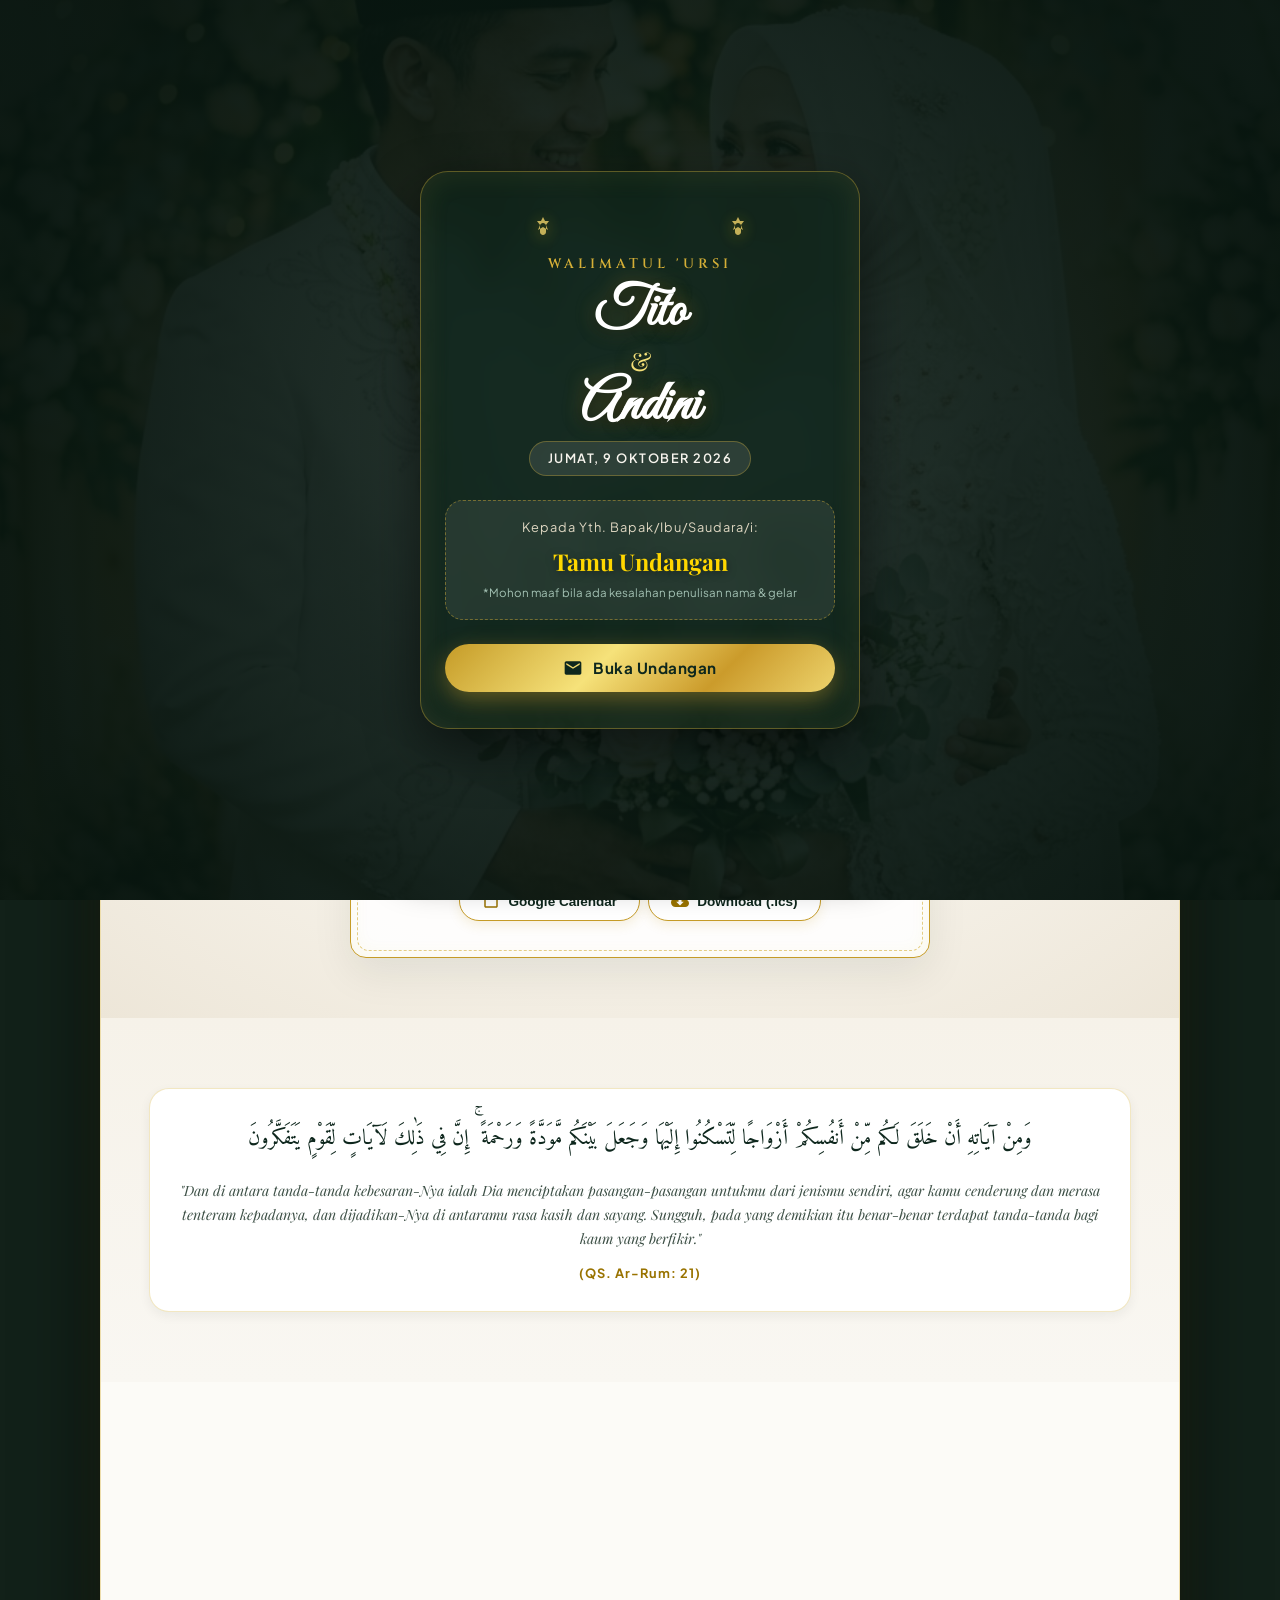
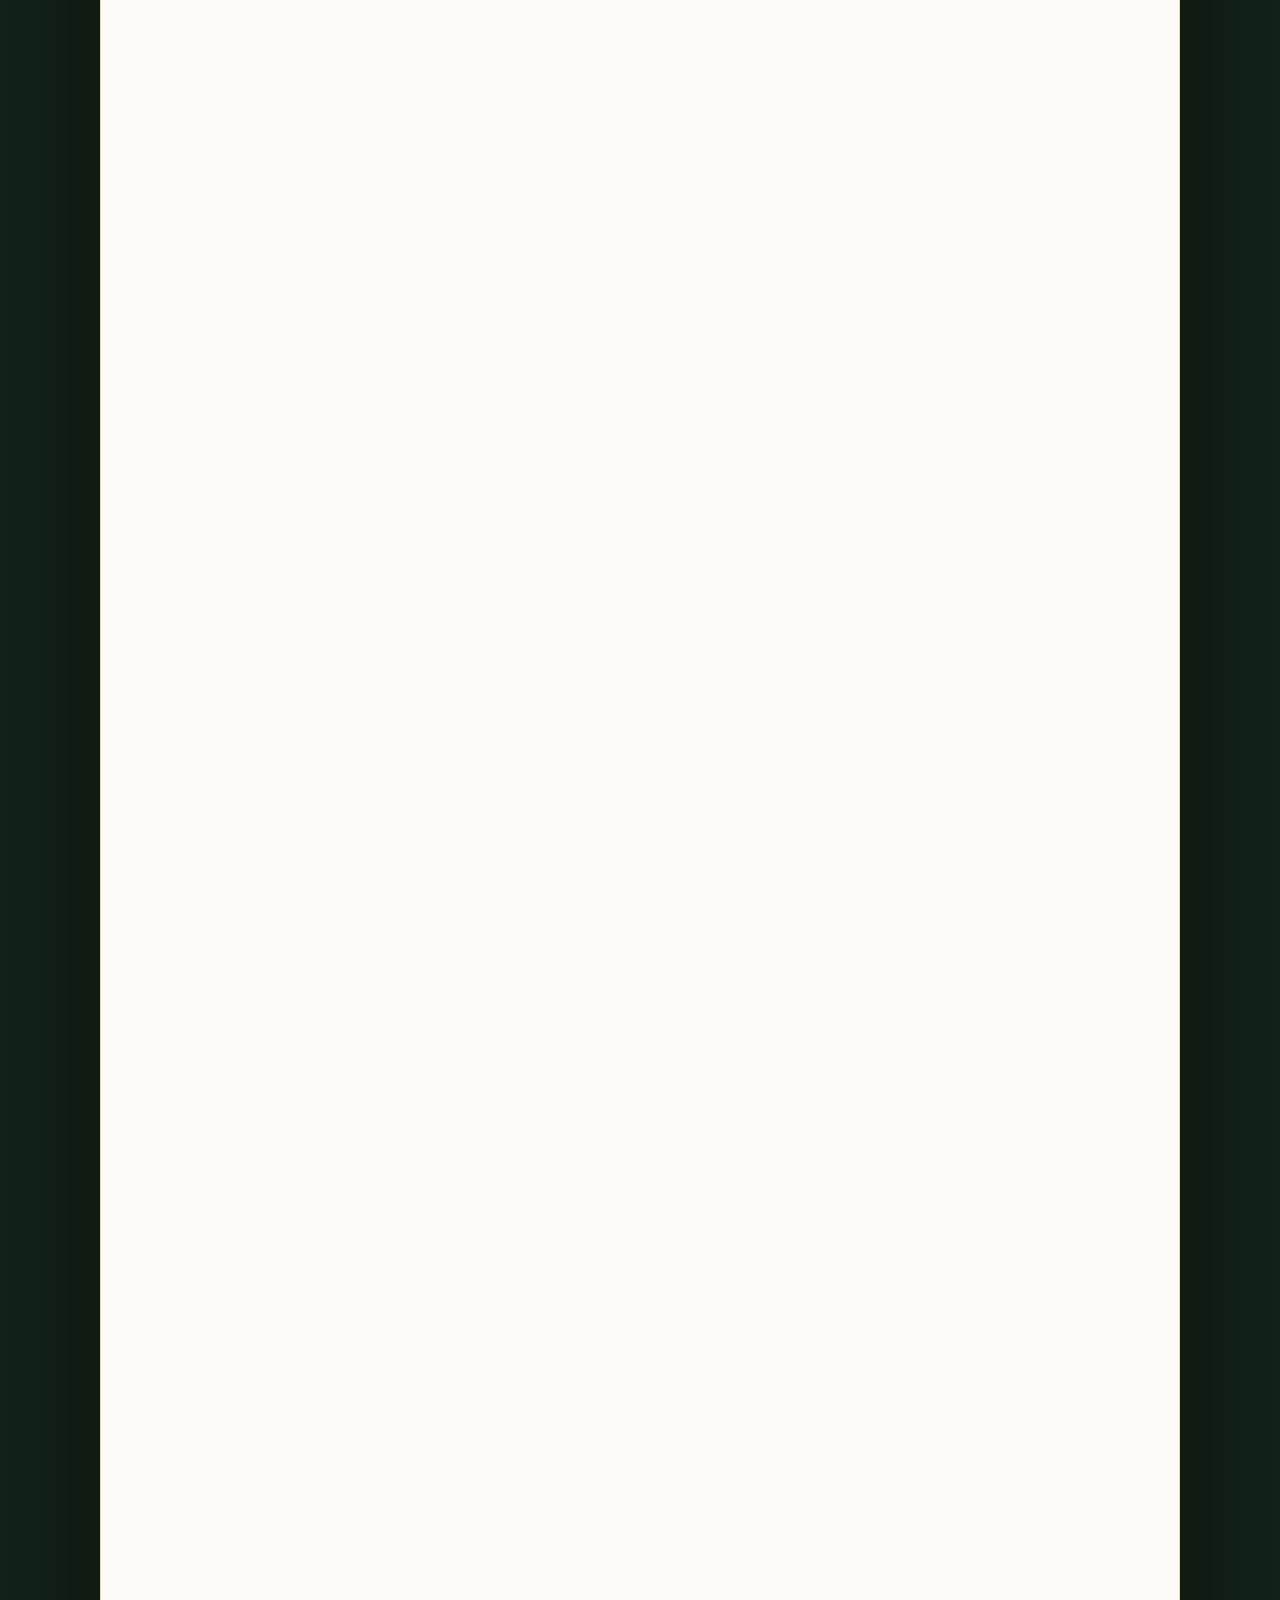
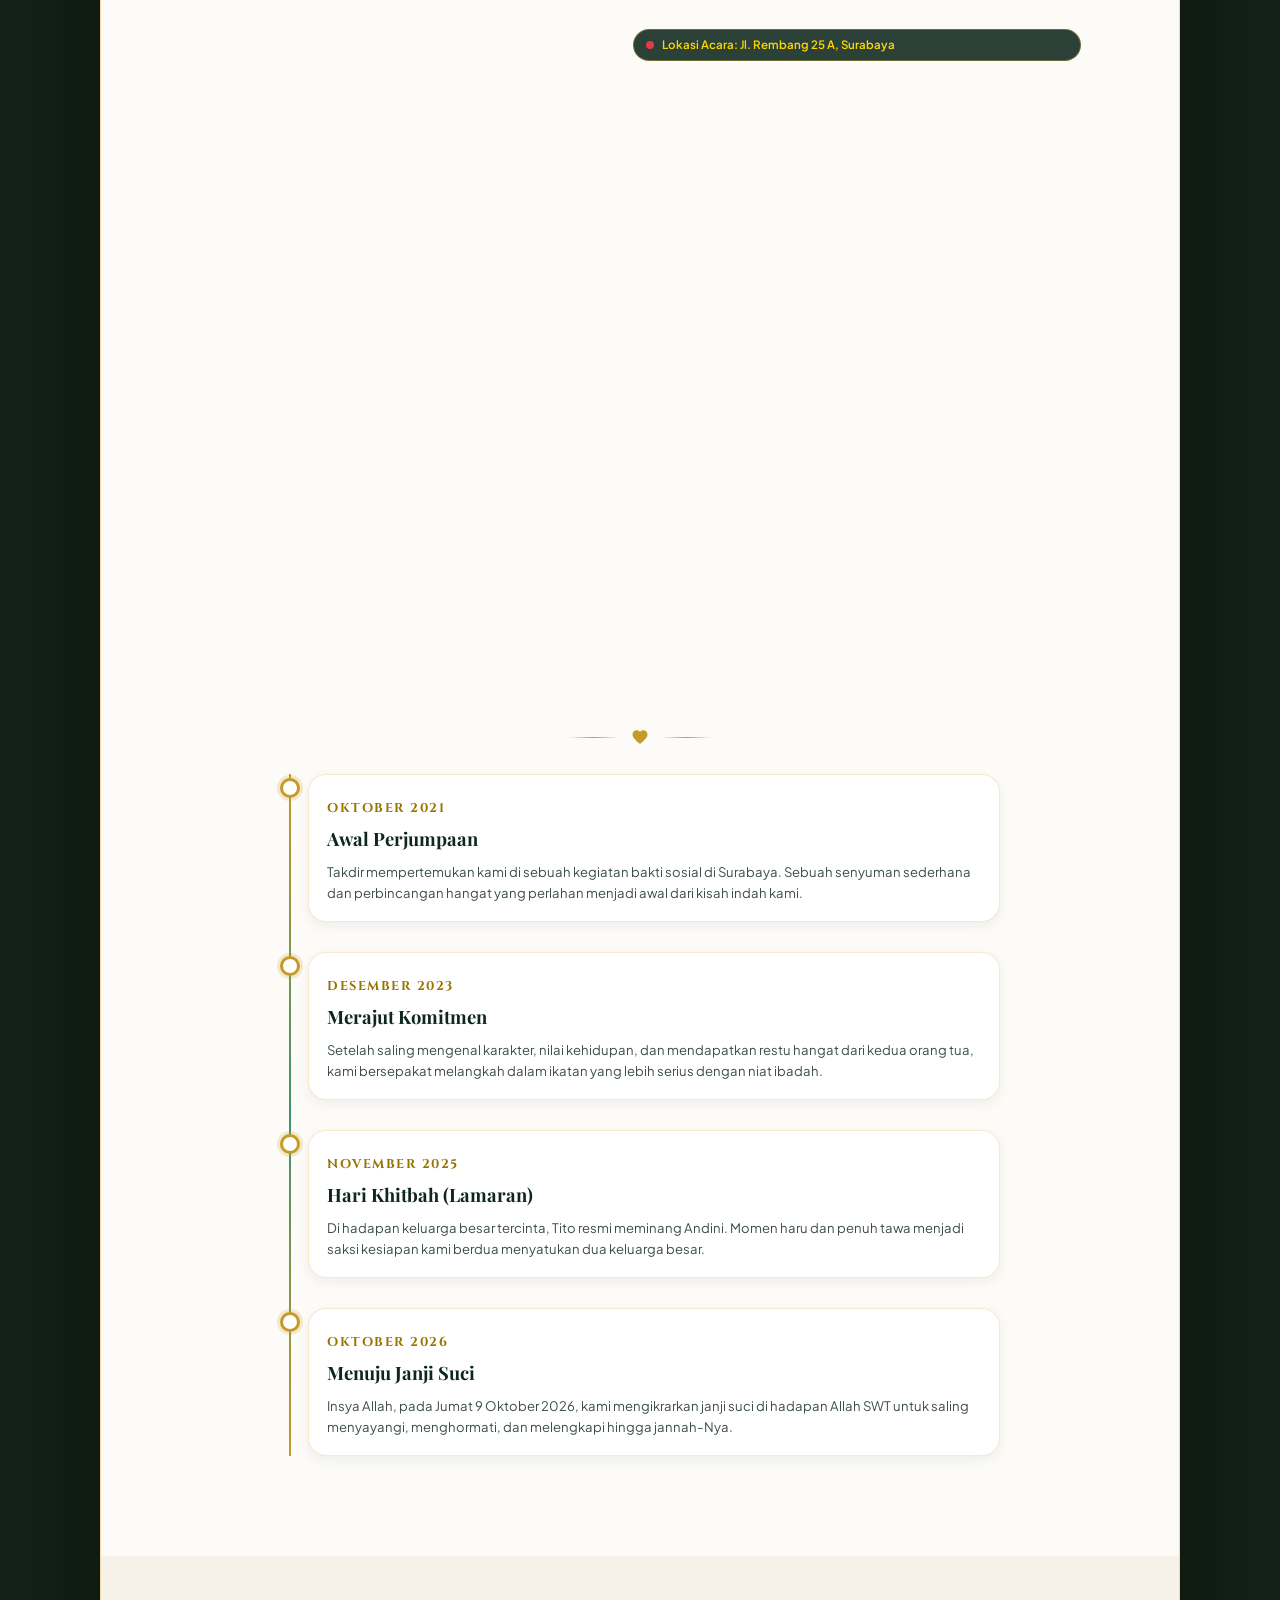
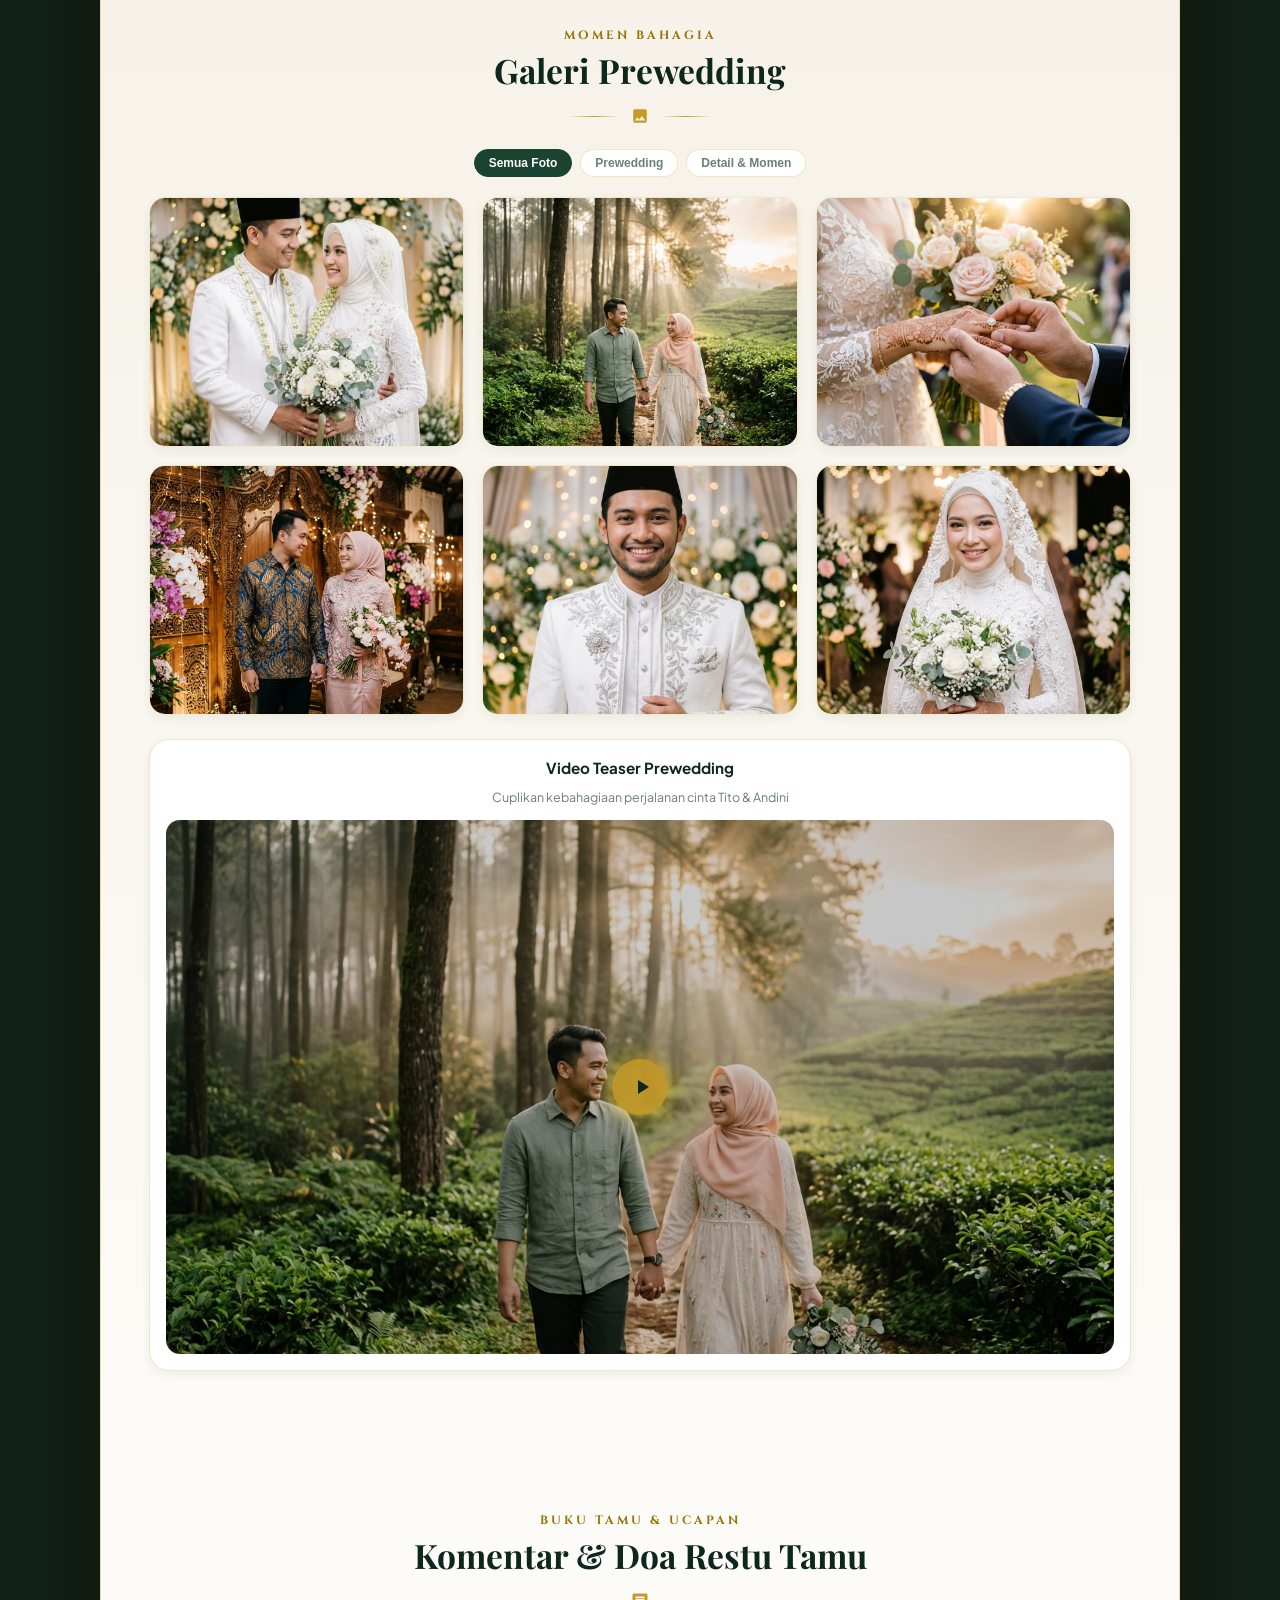
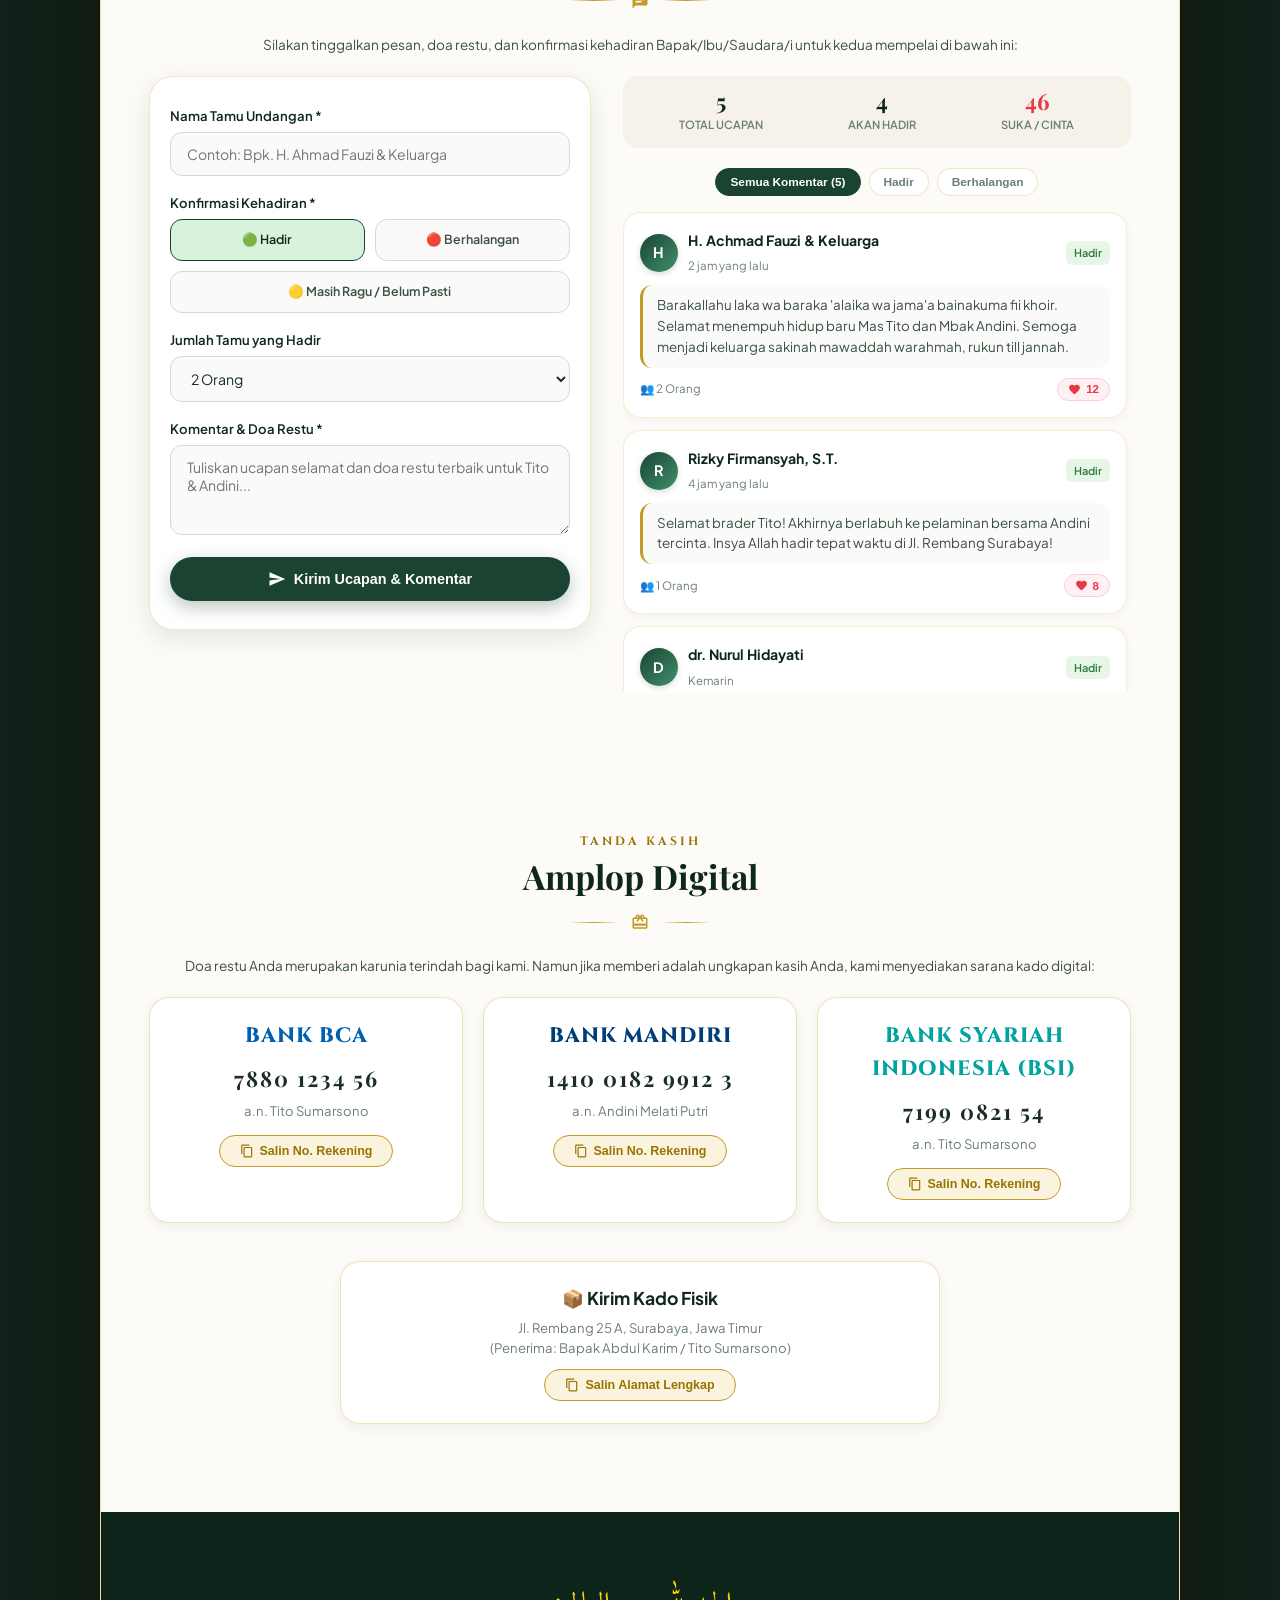
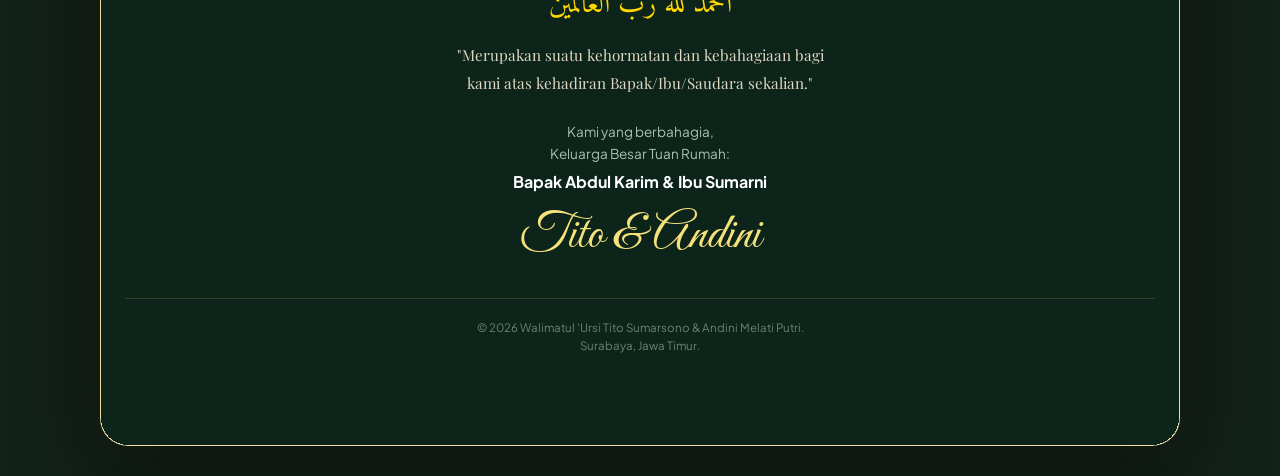
==== commit 0b7a503c: "feat: Tampilan responsif web desktop dan mobile smartphone" ====
--- a/index.html
+++ b/index.html
@@ -2,7 +2,7 @@
 <html lang="id">
 <head>
   <meta charset="UTF-8">
-  <meta name="viewport" content="width=device-width, initial-scale=1.0, maximum-scale=1.0, user-scalable=no">
+  <meta name="viewport" content="width=device-width, initial-scale=1.0">
   <title>Walimatul 'Ursi | Tito Sumarsono & Andini Melati Putri</title>
   <meta name="description" content="Undangan Pernikahan & Walimatul 'Ursi Tito Sumarsono & Andini Melati Putri - Jumat, 9 Oktober 2026 di Surabaya.">
   <meta property="og:title" content="Walimatul 'Ursi | Tito & Andini">
@@ -150,7 +150,9 @@
         Dengan memohon rahmat dan ridho Allah SWT, kami bermaksud mengundang Bapak/Ibu/Saudara/i untuk menghadiri acara pernikahan putra-putri kami:
       </p>
 
-      <!-- GROOM CARD -->
+      <!-- COUPLE CARDS CONTAINER (RESPONSIVE) -->
+      <div class="couple-cards-container">
+        <!-- GROOM CARD -->
       <div class="couple-card">
         <div class="couple-avatar-wrap">
           <img src="assets/images/groom.jpg" alt="Tito Sumarsono">
@@ -188,6 +190,7 @@
           <span>@andinimelati</span>
         </a>
       </div>
+      </div>
     </section>
 
     <!-- ACARA & PETA LOKASI SECTION -->
@@ -213,7 +216,9 @@
         </div>
       </div>
 
-      <!-- AKAD NIKAH CARD -->
+      <!-- EVENTS GRID CONTAINER (RESPONSIVE) -->
+      <div class="events-grid-container">
+        <!-- AKAD NIKAH CARD -->
       <div class="event-card">
         <span class="event-badge">AKAD NIKAH</span>
         <h3 class="event-name">Prosesi Ijab Qabul</h3>
@@ -367,6 +372,7 @@
         </div>
 
       </div>
+      </div>
 
       <!-- DRESS CODE RECOMMENDATION -->
       <div class="dresscode-box">
@@ -551,8 +557,11 @@
         Silakan tinggalkan pesan, doa restu, dan konfirmasi kehadiran Bapak/Ibu/Saudara/i untuk kedua mempelai di bawah ini:
       </p>
 
-      <!-- FORM KOMENTAR TAMU -->
-      <div class="rsvp-card">
+      <!-- RSVP RESPONSIVE 2-COLUMN LAYOUT -->
+      <div class="rsvp-layout-container">
+        <div class="rsvp-form-col">
+          <!-- FORM KOMENTAR TAMU -->
+          <div class="rsvp-card">
         <form id="rsvp-form">
           <div class="form-group">
             <label for="rsvp-name" class="form-label">Nama Tamu Undangan *</label>
@@ -604,8 +613,10 @@
           </button>
         </form>
       </div>
-
-      <!-- RSVP LIVE STATS -->
+        </div>
+
+        <div class="rsvp-comments-col">
+          <!-- RSVP LIVE STATS -->
       <div class="rsvp-stats">
         <div class="stat-item">
           <div id="stat-total" class="stat-num">5</div>
@@ -632,6 +643,8 @@
       <div id="guest-wishes-list" class="guest-wishes-list">
         <!-- Rendered dynamically by script.js with like button and persistent storage -->
       </div>
+        </div>
+      </div>
     </section>
 
     <!-- TANDA KASIH / AMPLOP DIGITAL -->
@@ -648,7 +661,9 @@
         Doa restu Anda merupakan karunia terindah bagi kami. Namun jika memberi adalah ungkapan kasih Anda, kami menyediakan sarana kado digital:
       </p>
 
-      <!-- REKENING BCA -->
+      <!-- GIFTS GRID CONTAINER (RESPONSIVE) -->
+      <div class="gifts-grid-container">
+        <!-- REKENING BCA -->
       <div class="gift-card">
         <div class="bank-logo bca">BANK BCA</div>
         <div class="acc-number">7880 1234 56</div>
@@ -694,6 +709,7 @@
           <svg viewBox="0 0 24 24"><path d="M16 1H4c-1.1 0-2 .9-2 2v14h2V3h12V1zm3 4H8c-1.1 0-2 .9-2 2v14c0 1.1.9 2 2 2h11c1.1 0 2-.9 2-2V7c0-1.1-.9-2-2-2zm0 16H8V7h11v14z"/></svg>
           <span>Salin Alamat Lengkap</span>
         </button>
+      </div>
       </div>
     </section>
 
--- a/style.css
+++ b/style.css
@@ -67,6 +67,7 @@
 
 /* App Wrapper for Phone/Desktop Experience */
 .app-container {
+  width: 100%;
   max-width: 500px;
   margin: 0 auto;
   min-height: 100vh;
@@ -74,6 +75,7 @@
   position: relative;
   box-shadow: 0 0 50px rgba(0, 0, 0, 0.4);
   overflow-x: hidden;
+  transition: max-width 0.3s ease;
 }
 
 @media (min-width: 1024px) {
@@ -2003,9 +2005,187 @@
   fill: #ffd700;
 }
 
-/* Responsive refinement */
+/* Responsive refinement for small screens */
 @media (max-width: 360px) {
   .cover-title { font-size: 2.8rem; }
   .section-title { font-size: 1.8rem; }
   .section-title.script { font-size: 2.5rem; }
-}
+  .btn-open { padding: 12px 20px; font-size: 0.88rem; }
+}
+
+/* ========================================================
+   RESPONSIVE DESIGN (DESKTOP & MOBILE ADAPTABILITY)
+   ======================================================== */
+
+/* Base Defaults (Mobile First) */
+.couple-cards-container {
+  display: flex;
+  flex-direction: column;
+  align-items: center;
+}
+
+.events-grid-container {
+  display: flex;
+  flex-direction: column;
+  gap: 20px;
+}
+
+.rsvp-layout-container {
+  display: flex;
+  flex-direction: column;
+}
+
+.gifts-grid-container {
+  display: grid;
+  grid-template-columns: 1fr;
+  gap: 16px;
+}
+
+/* Tablet Screens (>= 768px) */
+@media (min-width: 768px) {
+  .app-container {
+    max-width: 760px;
+    border-radius: 24px;
+    margin: 20px auto;
+  }
+  
+  .hero-arch-frame {
+    max-width: 480px;
+  }
+
+  .couple-cards-container {
+    flex-direction: row;
+    align-items: center;
+    justify-content: center;
+    gap: 24px;
+  }
+
+  .couple-card {
+    flex: 1;
+    margin-bottom: 0;
+  }
+
+  .couple-divider-heart {
+    margin: 0;
+  }
+
+  .gallery-grid {
+    grid-template-columns: repeat(3, 1fr);
+  }
+
+  .gallery-card.tall {
+    grid-row: span 1;
+    height: 220px;
+  }
+
+  .gifts-grid-container {
+    grid-template-columns: repeat(2, 1fr);
+  }
+
+  .gift-card:last-child {
+    grid-column: span 2;
+  }
+}
+
+/* Desktop Screens (>= 1024px) */
+@media (min-width: 1024px) {
+  .app-container {
+    max-width: 1080px;
+    border-radius: 28px;
+    margin: 30px auto;
+    border: 1.5px solid rgba(212, 175, 55, 0.4);
+    box-shadow: 0 20px 80px rgba(0, 0, 0, 0.6), 0 0 40px rgba(212, 175, 55, 0.1);
+  }
+
+  section {
+    padding: 70px 48px;
+  }
+
+  .hero-section {
+    padding: 60px 48px;
+  }
+
+  .hero-arch-frame {
+    max-width: 580px;
+    padding: 50px 36px 36px;
+  }
+
+  .invitation-type {
+    font-size: 3.8rem;
+  }
+
+  .groom-bride-name {
+    font-size: 3.4rem;
+  }
+
+  .events-grid-container {
+    display: grid;
+    grid-template-columns: 1fr 1.35fr;
+    gap: 28px;
+    align-items: start;
+  }
+
+  .event-card {
+    margin-bottom: 0;
+  }
+
+  .rsvp-layout-container {
+    display: grid;
+    grid-template-columns: 1fr 1.15fr;
+    gap: 32px;
+    align-items: start;
+  }
+
+  .rsvp-card {
+    margin-bottom: 0;
+  }
+
+  .timeline {
+    max-width: 720px;
+    margin-left: auto;
+    margin-right: auto;
+  }
+
+  .gallery-grid {
+    grid-template-columns: repeat(3, 1fr);
+    gap: 18px;
+  }
+
+  .gallery-card {
+    height: 250px;
+  }
+
+  .gallery-card.tall {
+    grid-row: span 1;
+    height: 250px;
+  }
+
+  .gifts-grid-container {
+    grid-template-columns: repeat(3, 1fr);
+    gap: 20px;
+  }
+
+  .gift-card:last-child {
+    grid-column: span 3;
+    max-width: 600px;
+    margin-left: auto;
+    margin-right: auto;
+    width: 100%;
+  }
+
+  .floating-nav {
+    max-width: 520px;
+    padding: 10px 24px;
+    bottom: 24px;
+  }
+
+  .nav-link {
+    font-size: 0.72rem;
+    padding: 6px 12px;
+  }
+
+  .nav-link svg {
+    width: 22px;
+    height: 22px;
+  }
+}
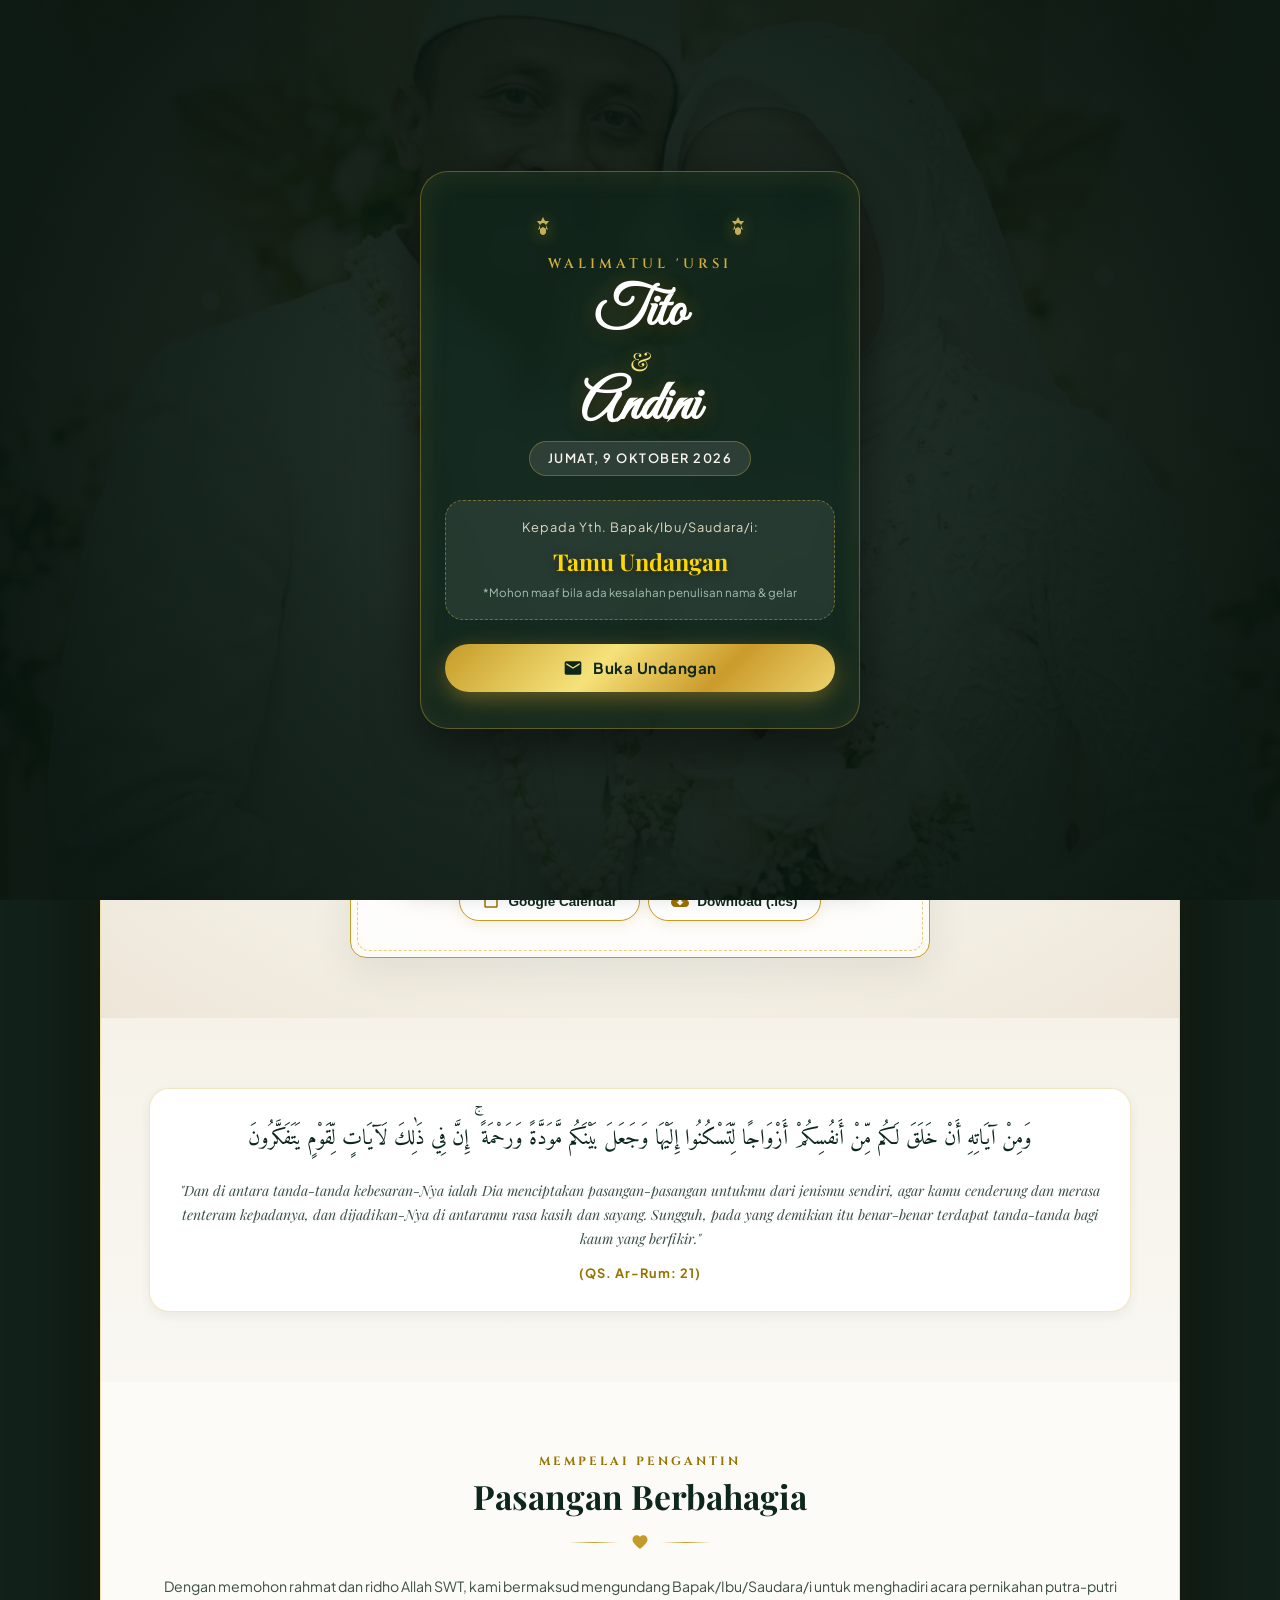
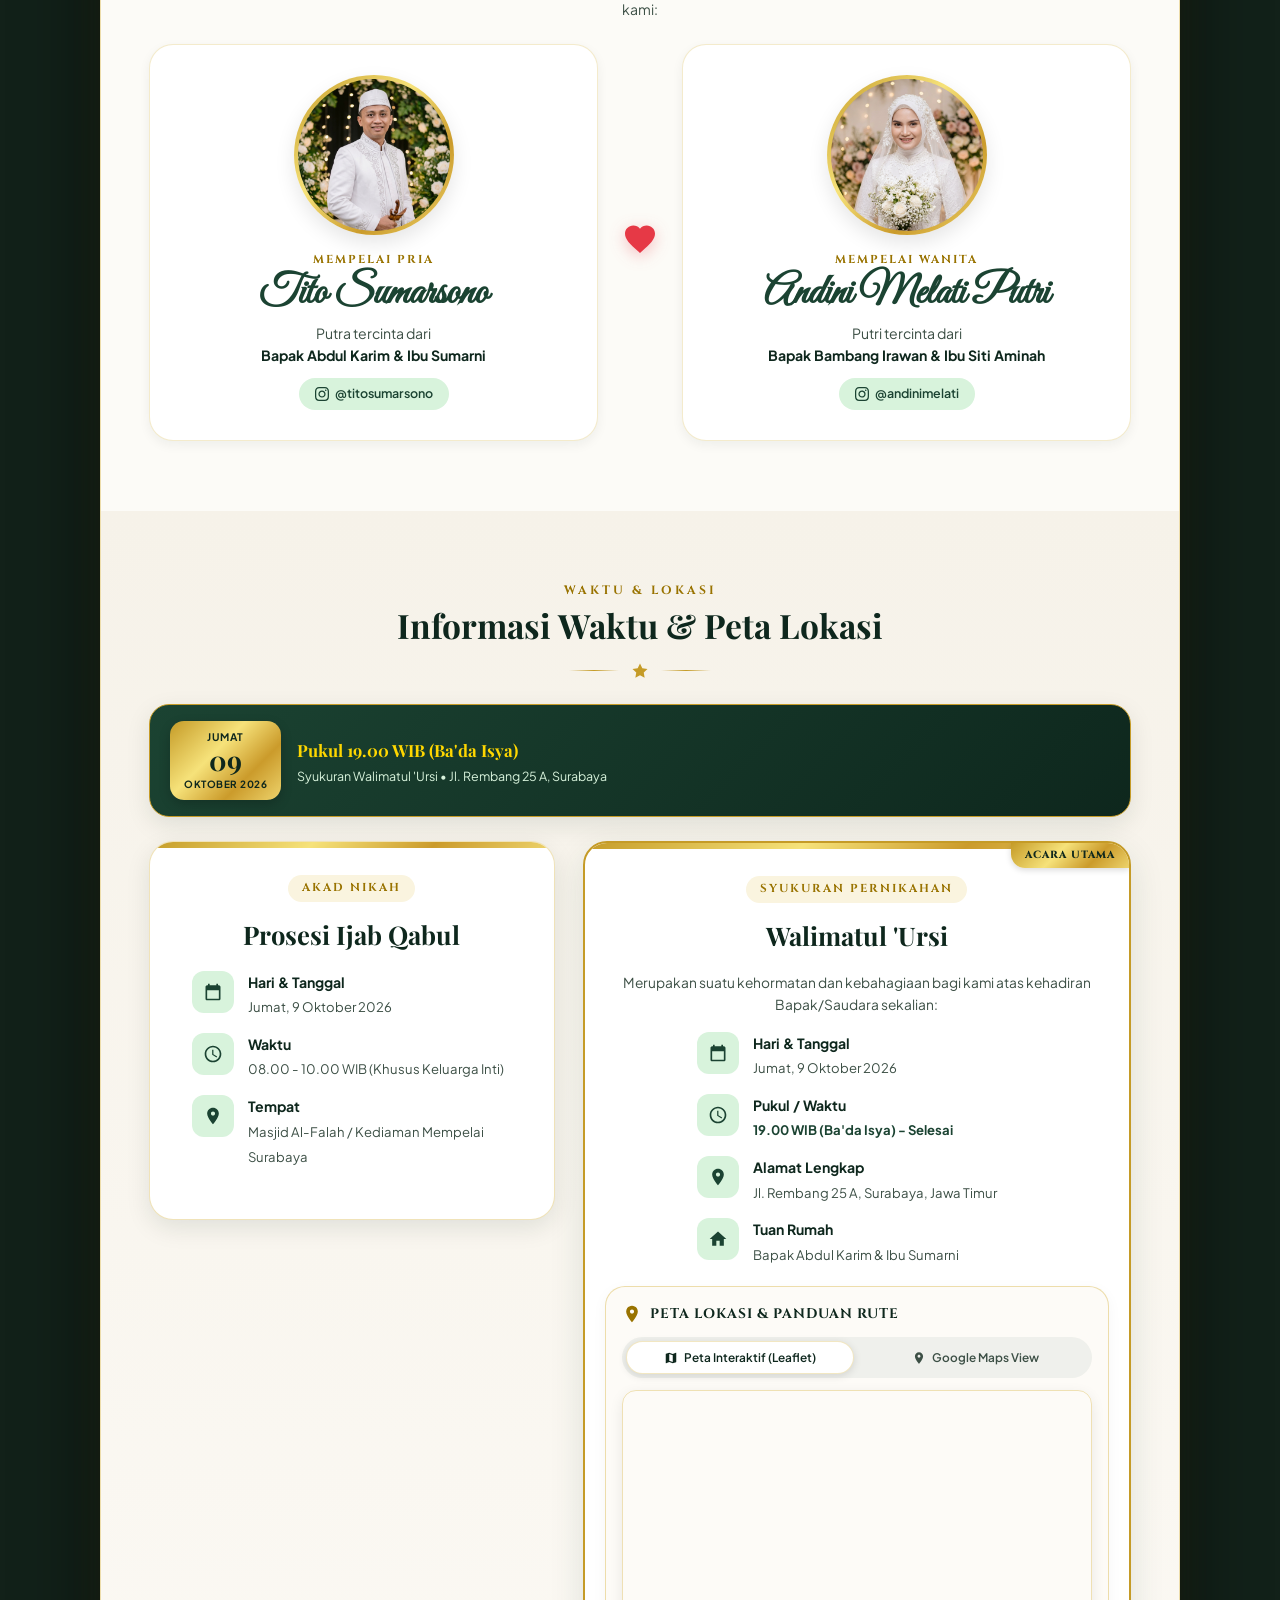
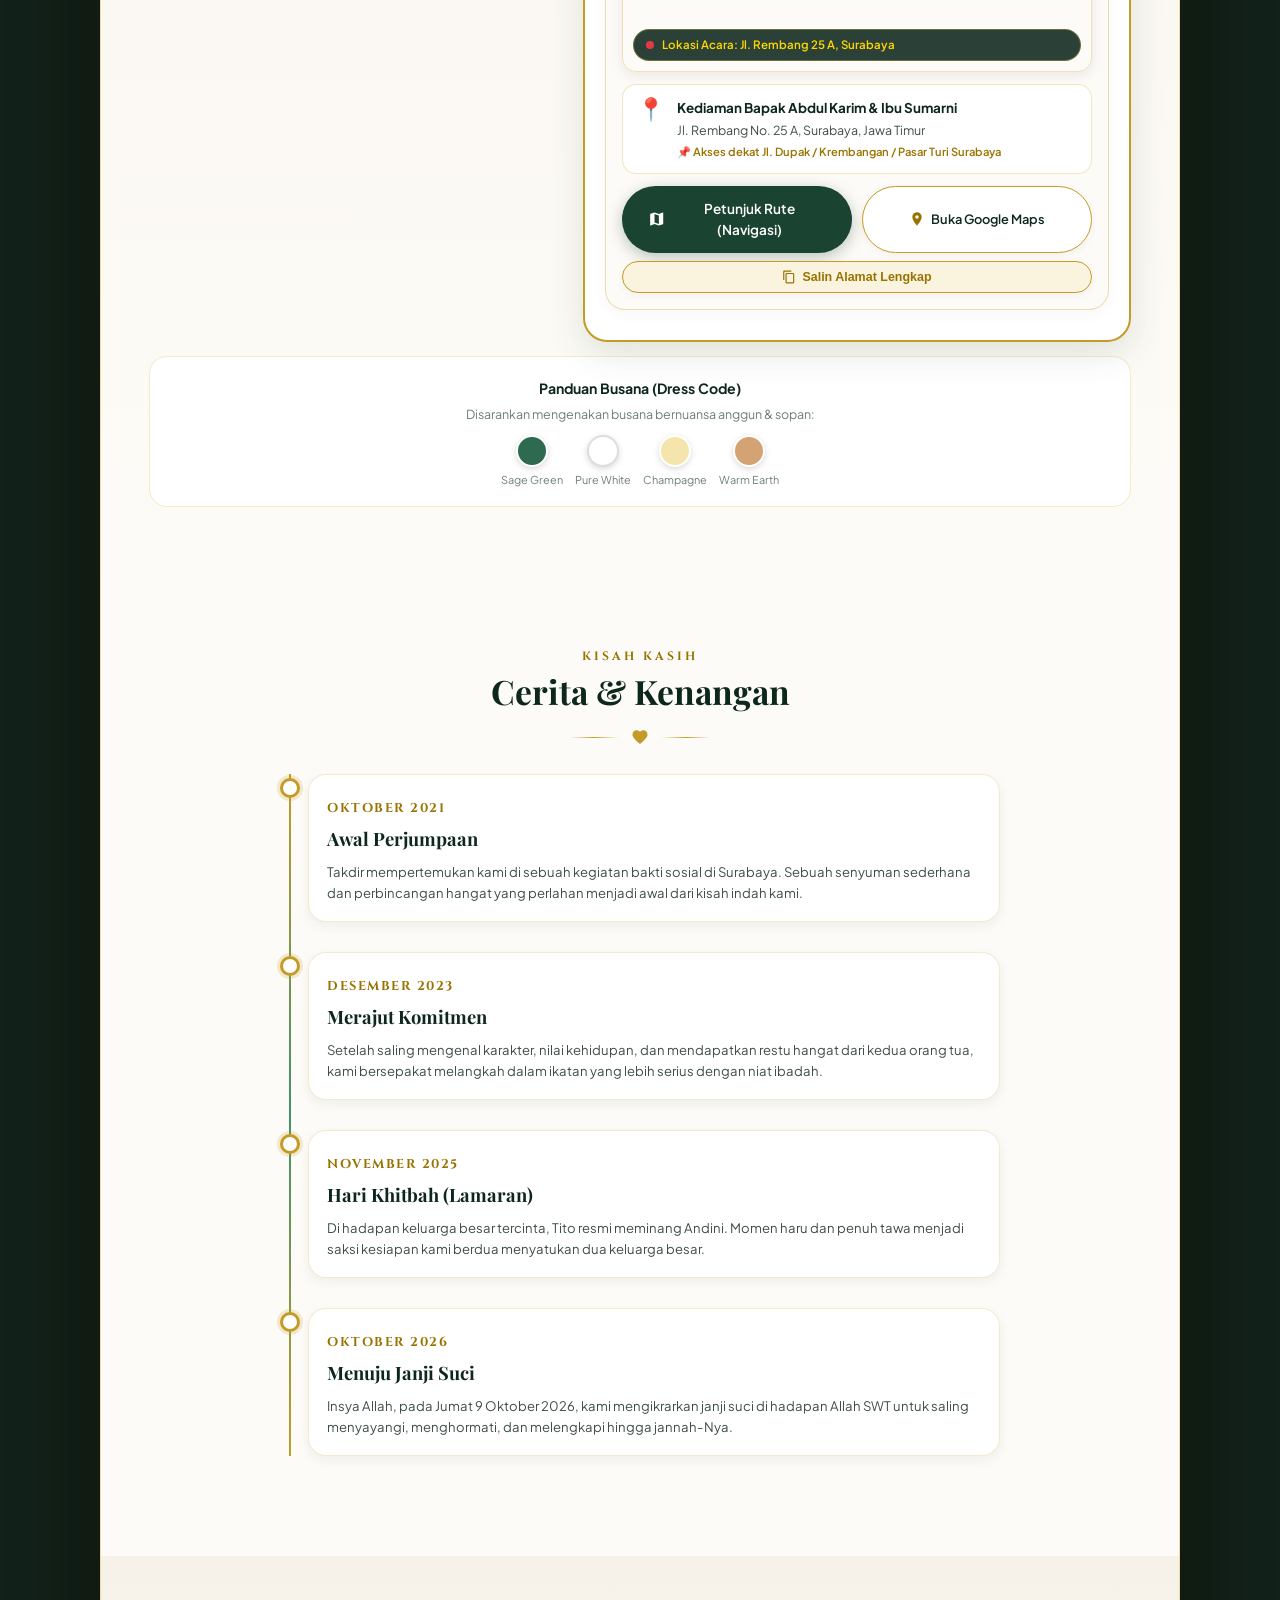
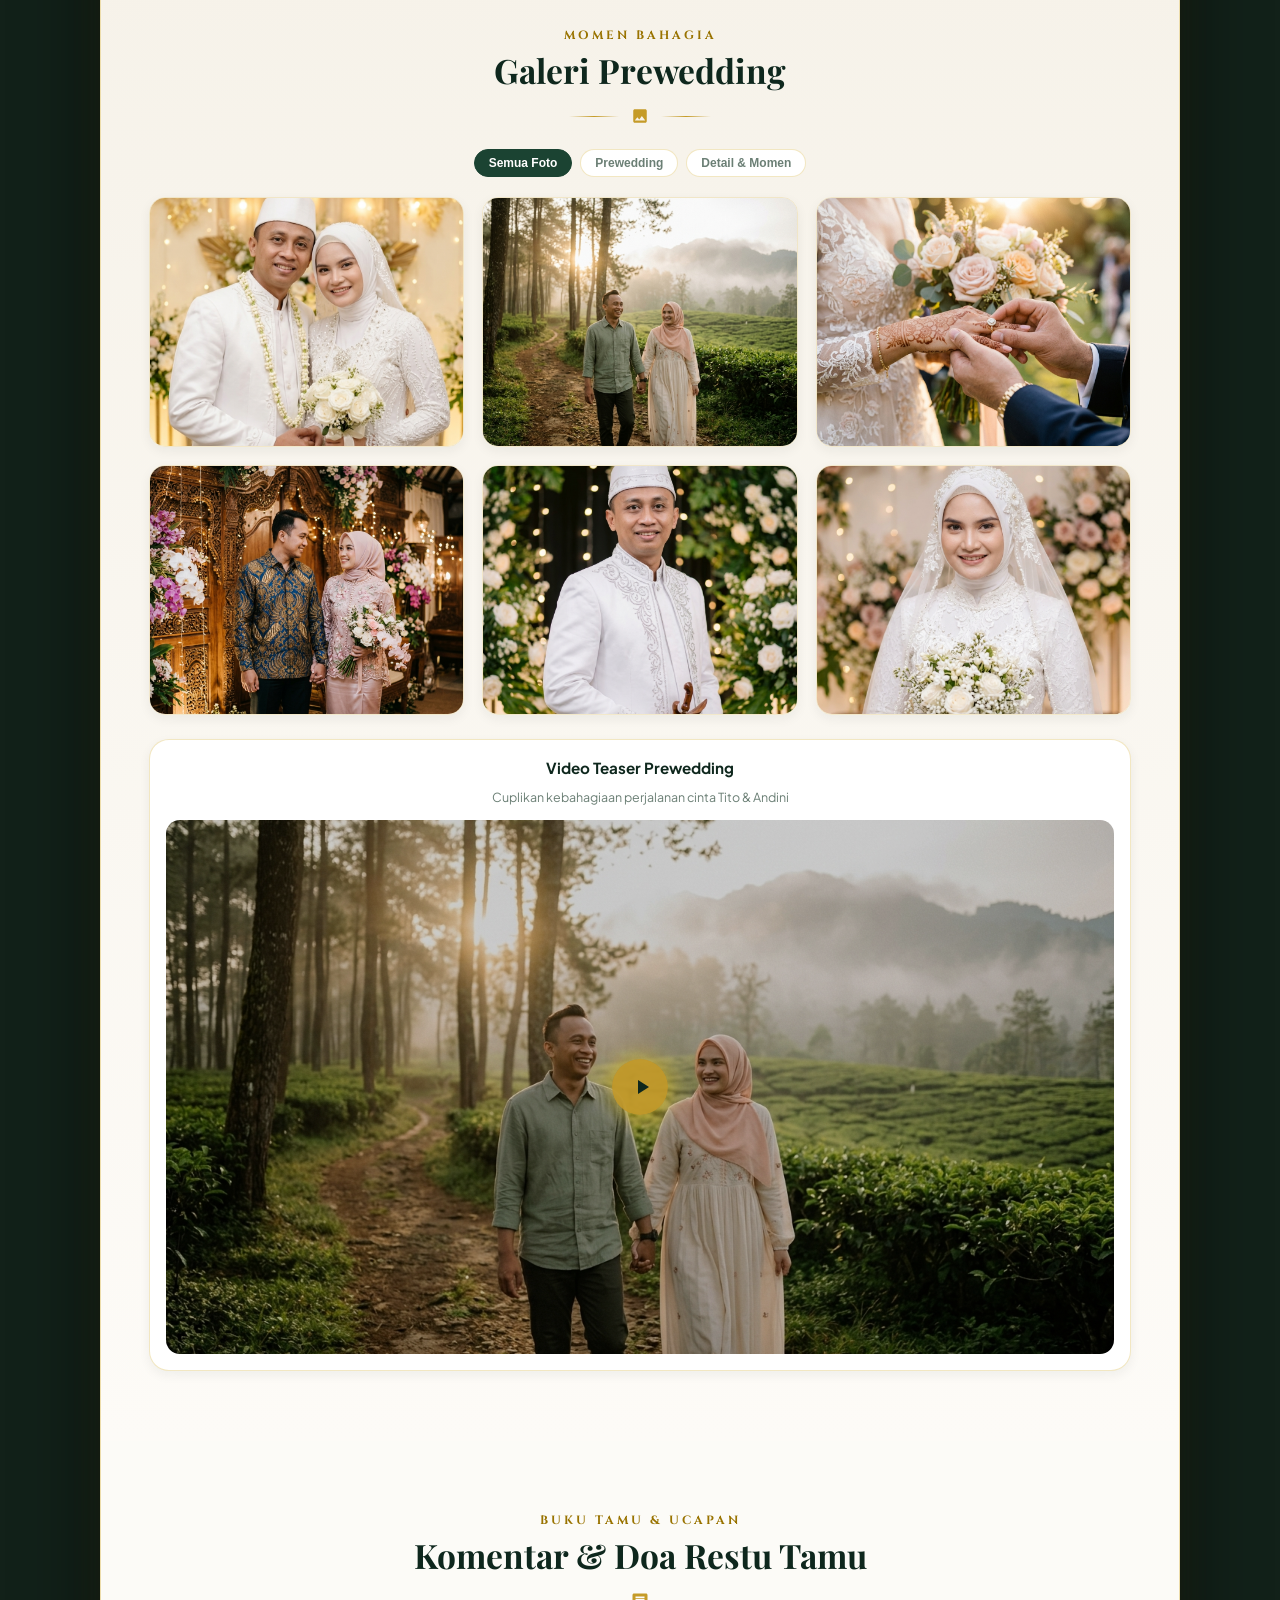
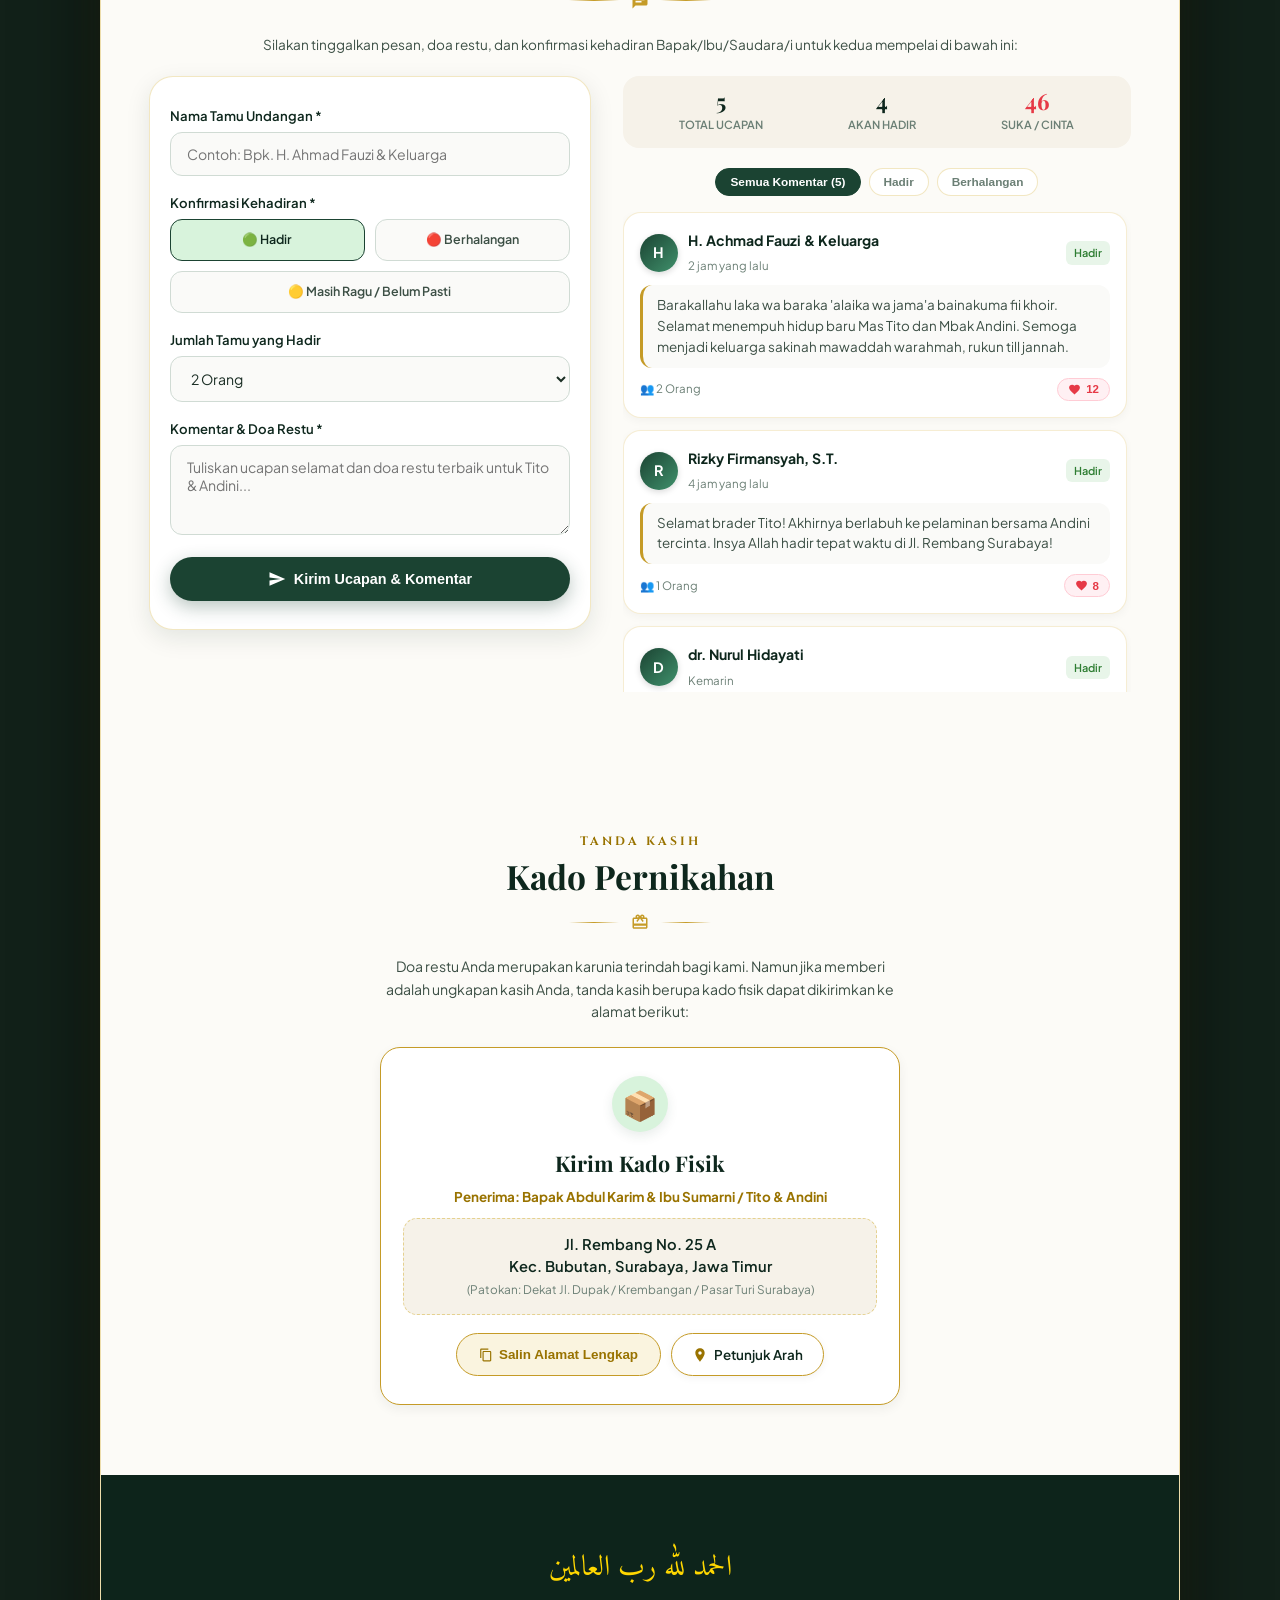
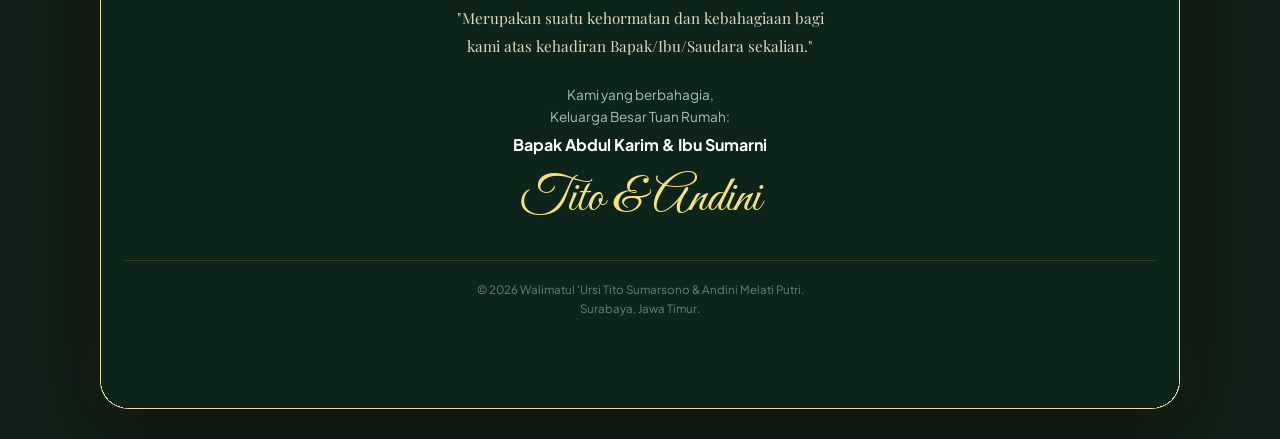
==== commit 4d11a78f: "feat: Sembunyikan nomor rekening sementara dan tampilkan kado fisik" ====
--- a/index.html
+++ b/index.html
@@ -647,69 +647,51 @@
       </div>
     </section>
 
-    <!-- TANDA KASIH / AMPLOP DIGITAL -->
+    <!-- TANDA KASIH / KADO PERNIKAHAN -->
     <section id="kado" class="gift-section">
       <p class="section-tag">Tanda Kasih</p>
-      <h2 class="section-title">Amplop Digital</h2>
+      <h2 class="section-title">Kado Pernikahan</h2>
       <div class="section-divider">
         <div class="line"></div>
         <svg viewBox="0 0 24 24"><path d="M20 6h-2.18c.11-.31.18-.65.18-1 0-1.66-1.34-3-3-3-1.05 0-1.96.54-2.5 1.35l-.5.67-.5-.68C10.96 2.54 10.05 2 9 2 7.34 2 6 3.34 6 5c0 .35.07.69.18 1H4c-1.11 0-1.99.89-1.99 2L2 19c0 1.11.89 2 2 2h16c1.11 0 2-.89 2-2V8c0-1.11-.89-2-2-2zm-5-2c.55 0 1 .45 1 1s-.45 1-1 1-1-.45-1-1 .45-1 1-1zM9 4c.55 0 1 .45 1 1s-.45 1-1 1-1-.45-1-1 .45-1 1-1zm11 15H4v-2h16v2zm0-5H4V8h5.08L7 10.83 8.62 12 11 8.76l1-1.36 1 1.36L15.38 12 17 10.83 14.92 8H20v6z"/></svg>
         <div class="line"></div>
       </div>
 
-      <p style="text-align: center; font-size: 0.85rem; color: var(--text-body); margin-bottom: 20px;">
-        Doa restu Anda merupakan karunia terindah bagi kami. Namun jika memberi adalah ungkapan kasih Anda, kami menyediakan sarana kado digital:
+      <p style="text-align: center; font-size: 0.88rem; color: var(--text-body); max-width: 520px; margin: 0 auto 24px; line-height: 1.6;">
+        Doa restu Anda merupakan karunia terindah bagi kami. Namun jika memberi adalah ungkapan kasih Anda, tanda kasih berupa kado fisik dapat dikirimkan ke alamat berikut:
       </p>
 
-      <!-- GIFTS GRID CONTAINER (RESPONSIVE) -->
-      <div class="gifts-grid-container">
-        <!-- REKENING BCA -->
-      <div class="gift-card">
-        <div class="bank-logo bca">BANK BCA</div>
-        <div class="acc-number">7880 1234 56</div>
-        <p class="acc-name">a.n. Tito Sumarsono</p>
-        <button class="btn-copy" data-copy="7880123456">
-          <svg viewBox="0 0 24 24"><path d="M16 1H4c-1.1 0-2 .9-2 2v14h2V3h12V1zm3 4H8c-1.1 0-2 .9-2 2v14c0 1.1.9 2 2 2h11c1.1 0 2-.9 2-2V7c0-1.1-.9-2-2-2zm0 16H8V7h11v14z"/></svg>
-          <span>Salin No. Rekening</span>
-        </button>
-      </div>
-
-      <!-- REKENING MANDIRI -->
-      <div class="gift-card">
-        <div class="bank-logo mandiri">BANK MANDIRI</div>
-        <div class="acc-number">1410 0182 9912 3</div>
-        <p class="acc-name">a.n. Andini Melati Putri</p>
-        <button class="btn-copy" data-copy="1410018299123">
-          <svg viewBox="0 0 24 24"><path d="M16 1H4c-1.1 0-2 .9-2 2v14h2V3h12V1zm3 4H8c-1.1 0-2 .9-2 2v14c0 1.1.9 2 2 2h11c1.1 0 2-.9 2-2V7c0-1.1-.9-2-2-2zm0 16H8V7h11v14z"/></svg>
-          <span>Salin No. Rekening</span>
-        </button>
-      </div>
-
-      <!-- REKENING BSI -->
-      <div class="gift-card">
-        <div class="bank-logo bsi">BANK SYARIAH INDONESIA (BSI)</div>
-        <div class="acc-number">7199 0821 54</div>
-        <p class="acc-name">a.n. Tito Sumarsono</p>
-        <button class="btn-copy" data-copy="7199082154">
-          <svg viewBox="0 0 24 24"><path d="M16 1H4c-1.1 0-2 .9-2 2v14h2V3h12V1zm3 4H8c-1.1 0-2 .9-2 2v14c0 1.1.9 2 2 2h11c1.1 0 2-.9 2-2V7c0-1.1-.9-2-2-2zm0 16H8V7h11v14z"/></svg>
-          <span>Salin No. Rekening</span>
-        </button>
-      </div>
-
-      <!-- ALAMAT KADO FISIK -->
-      <div class="gift-card">
-        <div style="font-size: 1.1rem; font-weight: 700; color: var(--primary-deep); margin-bottom: 6px;">
-          📦 Kirim Kado Fisik
-        </div>
-        <p class="acc-name" style="margin-bottom: 12px; line-height: 1.5;">
-          Jl. Rembang 25 A, Surabaya, Jawa Timur<br>
-          (Penerima: Bapak Abdul Karim / Tito Sumarsono)
+      <!-- ALAMAT PENGIRIMAN KADO FISIK -->
+      <div class="gift-card" style="max-width: 520px; margin: 0 auto; border: 1.5px solid var(--gold); padding: 28px 22px;">
+        <div style="width: 56px; height: 56px; border-radius: 50%; background: var(--primary-soft); color: var(--primary); display: flex; align-items: center; justify-content: center; margin: 0 auto 14px; font-size: 1.8rem; box-shadow: 0 4px 12px rgba(27, 67, 50, 0.1);">
+          📦
+        </div>
+        <h3 style="font-family: var(--font-serif); font-size: 1.35rem; color: var(--primary-deep); margin-bottom: 6px;">
+          Kirim Kado Fisik
+        </h3>
+        <p style="font-size: 0.84rem; color: var(--gold-dark); font-weight: 700; margin-bottom: 10px;">
+          Penerima: Bapak Abdul Karim &amp; Ibu Sumarni / Tito &amp; Andini
         </p>
-        <button class="btn-copy" data-copy="Jl. Rembang 25 A, Surabaya, Jawa Timur (Penerima: Bpk Abdul Karim / Tito Sumarsono)">
-          <svg viewBox="0 0 24 24"><path d="M16 1H4c-1.1 0-2 .9-2 2v14h2V3h12V1zm3 4H8c-1.1 0-2 .9-2 2v14c0 1.1.9 2 2 2h11c1.1 0 2-.9 2-2V7c0-1.1-.9-2-2-2zm0 16H8V7h11v14z"/></svg>
-          <span>Salin Alamat Lengkap</span>
-        </button>
-      </div>
+        <div style="background: var(--bg-cream); border-radius: 14px; padding: 14px 18px; margin-bottom: 18px; border: 1px dashed rgba(212, 175, 55, 0.5);">
+          <p style="font-size: 0.92rem; color: var(--primary-deep); font-weight: 600; line-height: 1.5; margin: 0;">
+            Jl. Rembang No. 25 A<br>
+            Kec. Bubutan, Surabaya, Jawa Timur
+          </p>
+          <span style="display: block; font-size: 0.74rem; color: var(--text-muted); margin-top: 4px;">
+            (Patokan: Dekat Jl. Dupak / Krembangan / Pasar Turi Surabaya)
+          </span>
+        </div>
+
+        <div style="display: flex; gap: 10px; justify-content: center; flex-wrap: wrap;">
+          <button class="btn-copy" style="padding: 10px 22px; font-size: 0.84rem;" data-copy="Jl. Rembang No. 25 A, Surabaya, Jawa Timur (Penerima: Bapak Abdul Karim / Tito Sumarsono)">
+            <svg viewBox="0 0 24 24"><path d="M16 1H4c-1.1 0-2 .9-2 2v14h2V3h12V1zm3 4H8c-1.1 0-2 .9-2 2v14c0 1.1.9 2 2 2h11c1.1 0 2-.9 2-2V7c0-1.1-.9-2-2-2zm0 16H8V7h11v14z"/></svg>
+            <span>Salin Alamat Lengkap</span>
+          </button>
+          <a href="https://maps.google.com/?q=Jl.+Rembang+25+A+Surabaya" target="_blank" rel="noopener noreferrer" class="btn-copy-alt" style="padding: 10px 20px; font-size: 0.84rem;">
+            <svg viewBox="0 0 24 24"><path d="M12 2C8.13 2 5 5.13 5 9c0 5.25 7 13 7 13s7-7.75 7-13c0-3.87-3.13-7-7-7zm0 9.5c-1.38 0-2.5-1.12-2.5-2.5s1.12-2.5 2.5-2.5 2.5 1.12 2.5 2.5-1.12 2.5-2.5 2.5z"/></svg>
+            <span>Petunjuk Arah</span>
+          </a>
+        </div>
       </div>
     </section>
 
